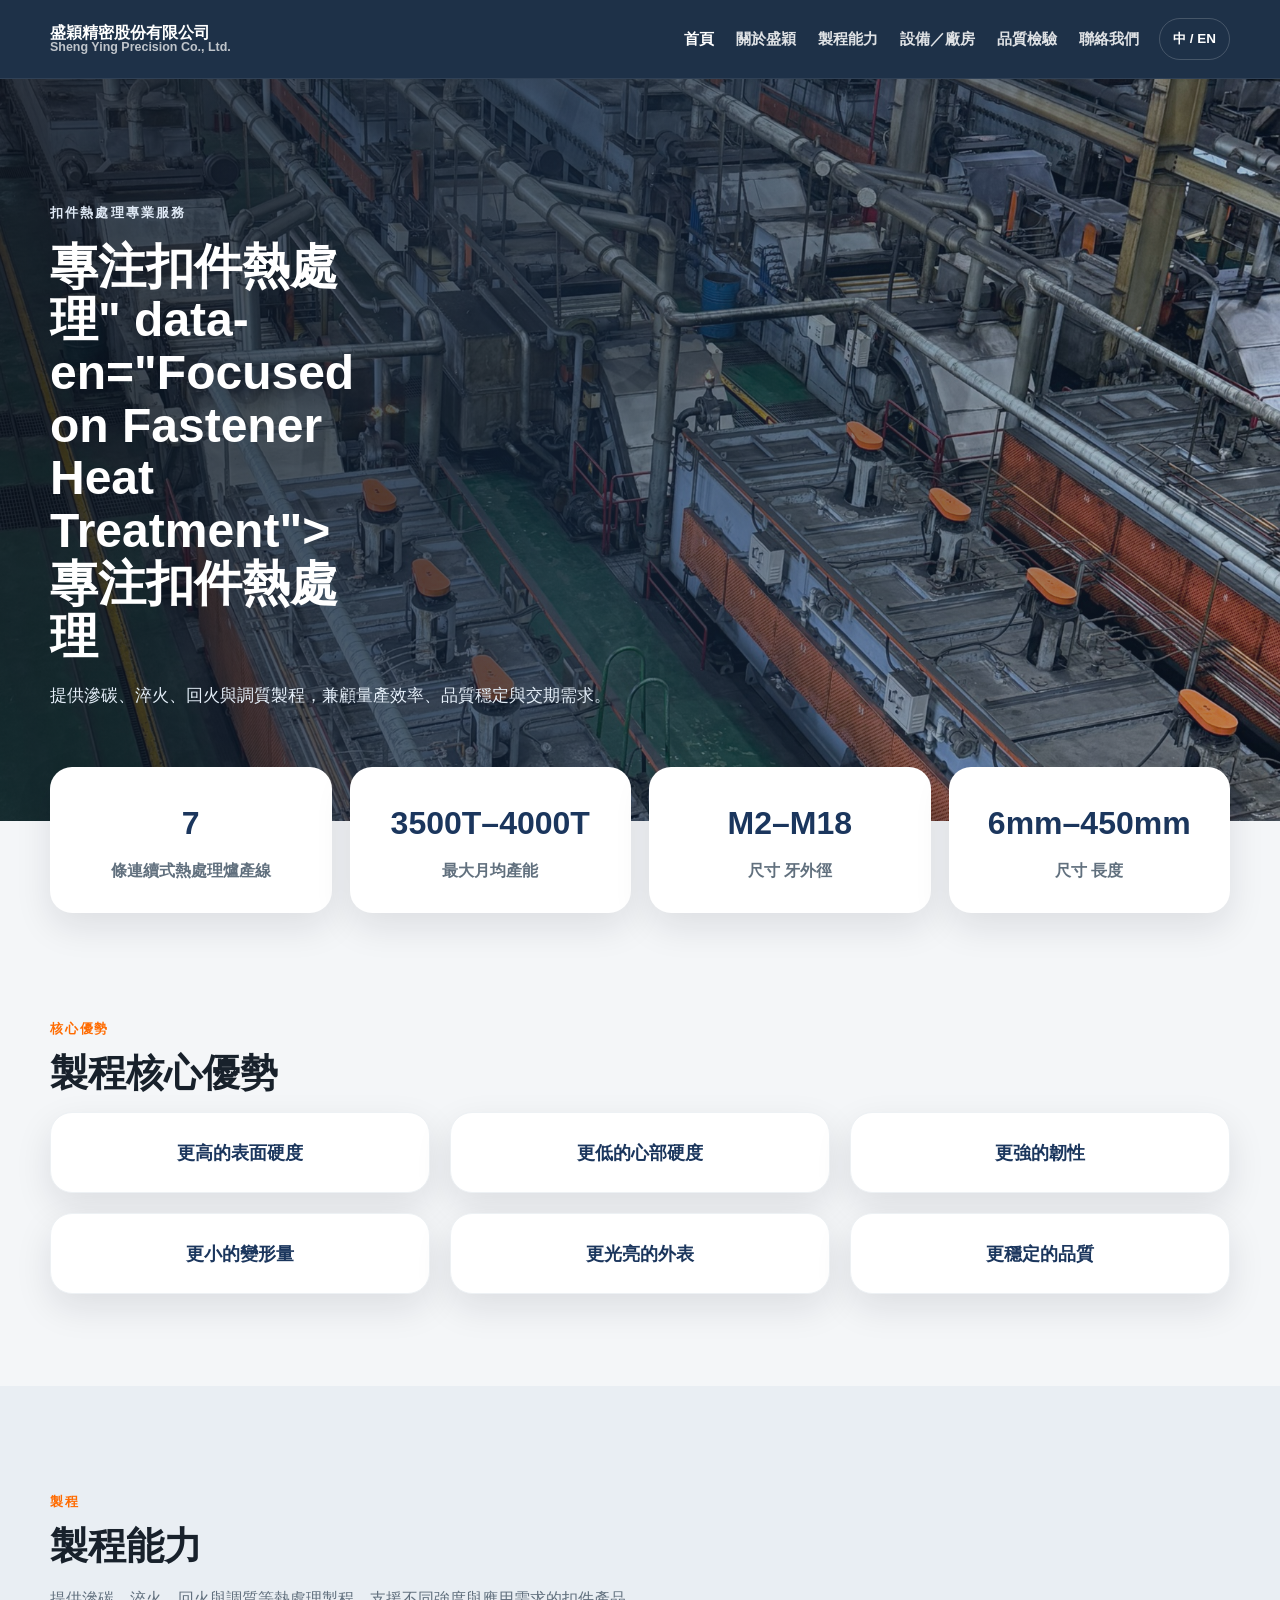
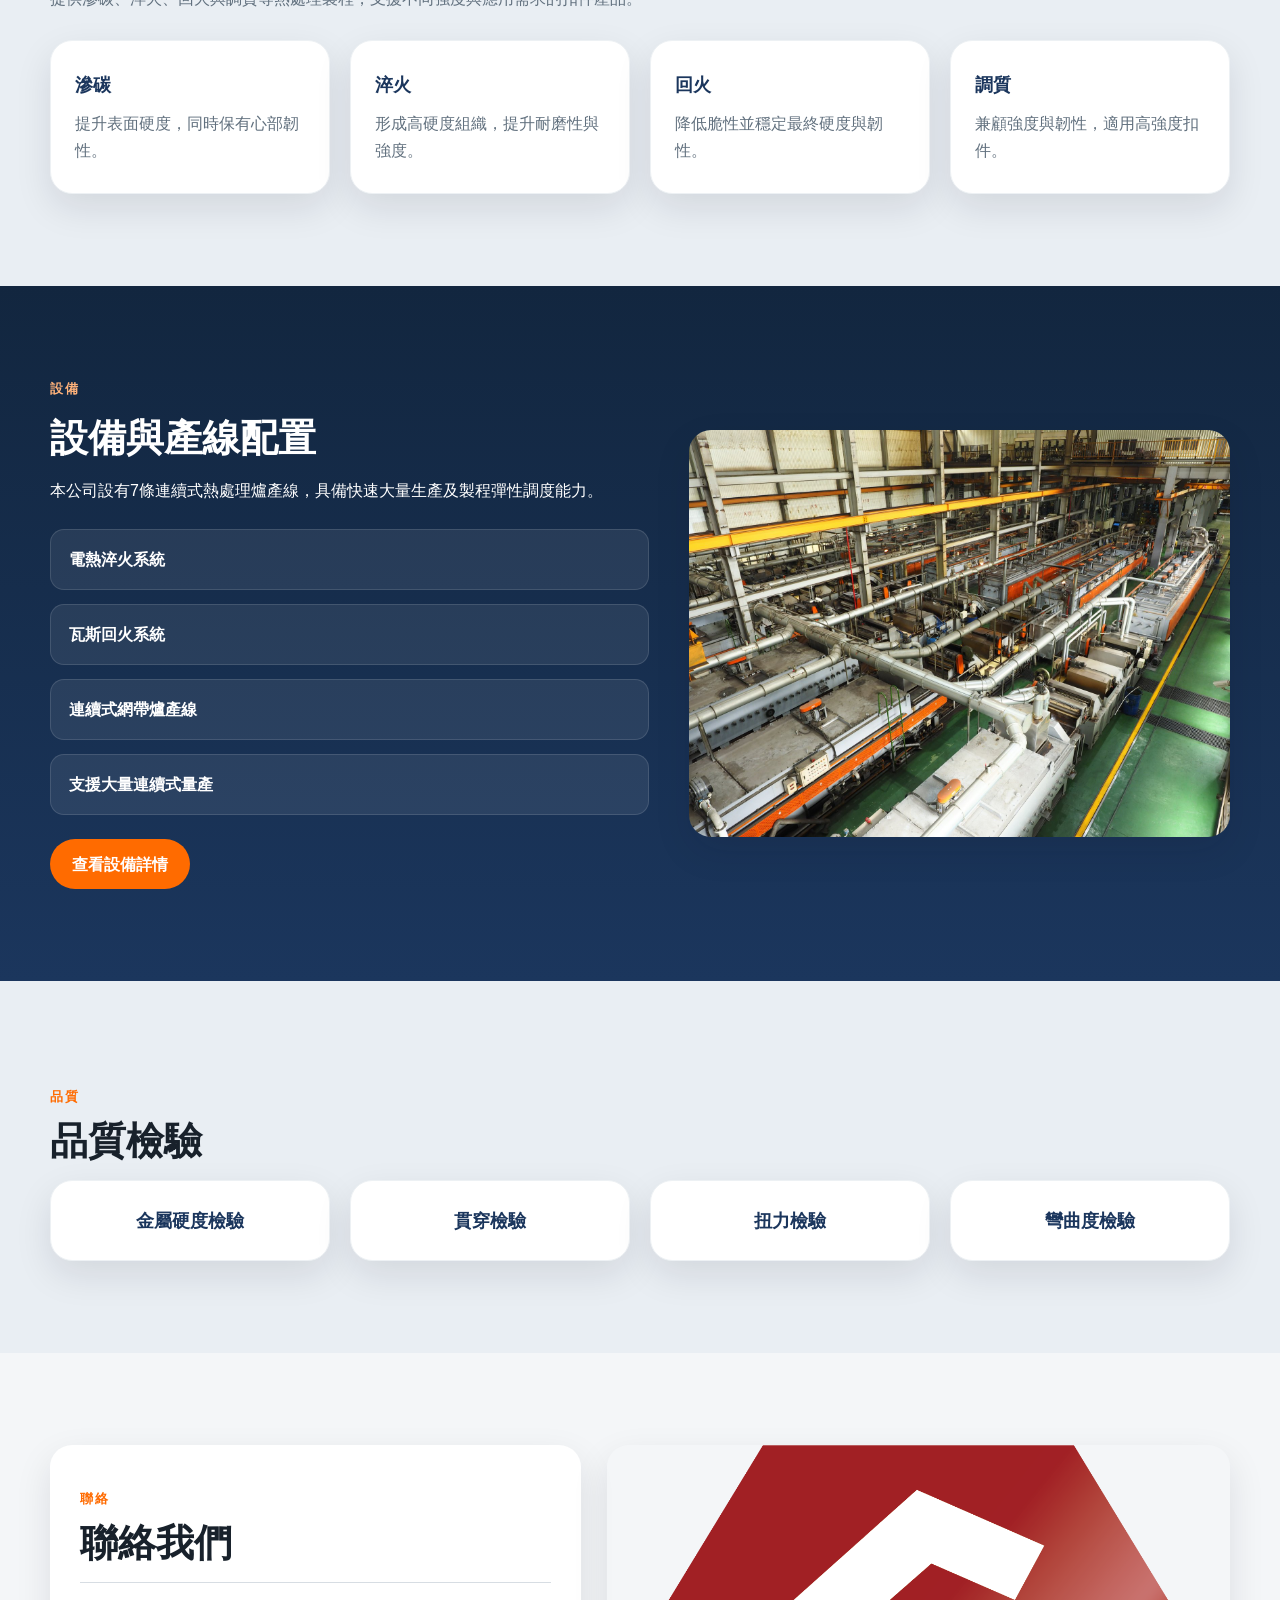
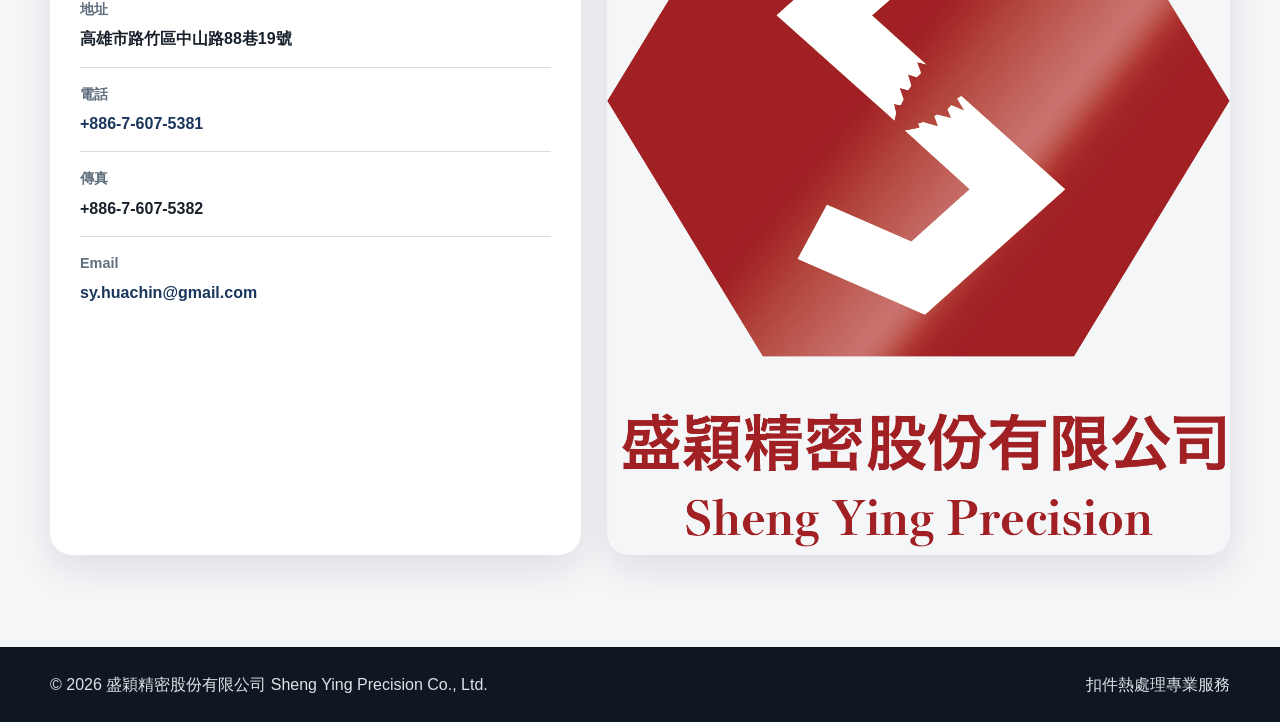
==== index.html @ 704b873c "Update index.html" ====
<!DOCTYPE html>
<html lang="zh-Hant">
<head>
  <meta charset="UTF-8" />
  <meta name="viewport" content="width=device-width, initial-scale=1.0" />
  <title>盛穎精密股份有限公司｜首頁</title>
  <meta name="description" content="扣件熱處理專業服務｜7條連續式產線｜月產能最高4000T" />
  <link rel="stylesheet" href="assets/css/style.css" />
</head>
<body>
  <div class="page-wrap">
    <header class="site-header">
      <div class="container nav-wrap">
        <a class="brand" href="index.html" aria-label="Sheng Ying Precision">
          <span class="brand-cn">盛穎精密股份有限公司</span>
          <span class="brand-en">Sheng Ying Precision Co., Ltd.</span>
        </a>

      <button class="menu-toggle" type="button" aria-label="Open menu" aria-expanded="false">☰</button>
      <nav class="site-nav">
        <a href="index.html" class="active" data-zh="首頁" data-en="Home">首頁</a>
        <a href="about.html" class="" data-zh="關於盛穎" data-en="About">關於盛穎</a>
        <a href="process.html" class="" data-zh="製程能力" data-en="Process">製程能力</a>
        <a href="facility.html" class="" data-zh="設備／廠房" data-en="Facility">設備／廠房</a>
        <a href="quality.html" class="" data-zh="品質檢驗" data-en="Quality">品質檢驗</a>
        <a href="contact.html" class="" data-zh="聯絡我們" data-en="Contact">聯絡我們</a>
      </nav>
      <span class="lang-tag" onclick="toggleLang()">中 / EN</span>

      </div>
    </header>
    <main>

<section class="hero">
  <img src="assets/images/S__1015791630.jpg" alt="盛穎精密熱處理產線" class="hero-image" />
  <div class="hero-overlay"></div>
  <div class="container hero-content">
    <p class="eyebrow" data-zh="扣件熱處理專業服務" data-en="Fastener Heat Treatment Specialist">扣件熱處理專業服務</p>
    <h1 data-zh="<span class="nowrap">專注扣件熱處理</span>" data-en="Focused on Fastener Heat Treatment"><span class="nowrap">專注扣件熱處理</span></h1>
    <p class="hero-subtitle"
       data-zh="提供滲碳、淬火、回火與調質製程，兼顧量產效率、品質穩定與交期需求。"
       data-en="Providing carburizing, quenching, tempering and quench-and-temper processes with stable quality, production efficiency and delivery support.">
       提供滲碳、淬火、回火與調質製程，兼顧量產效率、品質穩定與交期需求。
    </p>
  </div>
</section>

<section class="stat-band">
  <div class="container stat-grid">
    <article class="stat-card">
      <span class="stat-number">7</span>
      <span class="stat-label" data-zh="條連續式熱處理爐產線" data-en="Continuous Heat-Treatment Lines">條連續式熱處理爐產線</span>
    </article>
    <article class="stat-card">
      <span class="stat-number">3500T–4000T</span>
      <span class="stat-label" data-zh="最大月均產能" data-en="Monthly Capacity">最大月均產能</span>
    </article>
    <article class="stat-card">
      <span class="stat-number">M2–M18</span>
      <span class="stat-label" data-zh="尺寸 牙外徑" data-en="Thread Diameter">尺寸 牙外徑</span>
    </article>
    <article class="stat-card">
      <span class="stat-number">6mm–450mm</span>
      <span class="stat-label" data-zh="尺寸 長度" data-en="Length Range">尺寸 長度</span>
    </article>
  </div>
</section>

<section class="section">
  <div class="container">
    <p class="section-kicker" data-zh="核心優勢" data-en="Advantages">核心優勢</p>
    <h2 class="section-title" data-zh="製程核心優勢" data-en="Core Process Advantages">製程核心優勢</h2>
    <div class="cards cards-3">
      <article class="info-card compact"><h3 data-zh="更高的表面硬度" data-en="Higher Surface Hardness">更高的表面硬度</h3></article>
      <article class="info-card compact"><h3 data-zh="更低的心部硬度" data-en="Lower Core Hardness">更低的心部硬度</h3></article>
      <article class="info-card compact"><h3 data-zh="更強的韌性" data-en="Better Toughness">更強的韌性</h3></article>
      <article class="info-card compact"><h3 data-zh="更小的變形量" data-en="Lower Distortion">更小的變形量</h3></article>
      <article class="info-card compact"><h3 data-zh="更光亮的外表" data-en="Brighter Surface Finish">更光亮的外表</h3></article>
      <article class="info-card compact"><h3 data-zh="更穩定的品質" data-en="More Stable Quality">更穩定的品質</h3></article>
    </div>
  </div>
</section>

<section class="section section-alt">
  <div class="container">
    <p class="section-kicker" data-zh="製程" data-en="Process">製程</p>
    <h2 class="section-title" data-zh="製程能力" data-en="Process Capability">製程能力</h2>
    <p class="section-lead" data-zh="提供滲碳、淬火、回火與調質等熱處理製程，支援不同強度與應用需求的扣件產品。" data-en="We provide carburizing, quenching, tempering and quench-and-temper processes for fasteners with different strength and application requirements.">提供滲碳、淬火、回火與調質等熱處理製程，支援不同強度與應用需求的扣件產品。</p>
    <div class="cards cards-4" style="margin-top:28px;">
      <article class="info-card"><h3 data-zh="滲碳" data-en="Carburizing">滲碳</h3><p data-zh="提升表面硬度，同時保有心部韌性。" data-en="Improves surface hardness while retaining core toughness.">提升表面硬度，同時保有心部韌性。</p></article>
      <article class="info-card"><h3 data-zh="淬火" data-en="Quenching">淬火</h3><p data-zh="形成高硬度組織，提升耐磨性與強度。" data-en="Forms a high-hardness structure for better wear resistance and strength.">形成高硬度組織，提升耐磨性與強度。</p></article>
      <article class="info-card"><h3 data-zh="回火" data-en="Tempering">回火</h3><p data-zh="降低脆性並穩定最終硬度與韌性。" data-en="Reduces brittleness and stabilizes final hardness and toughness.">降低脆性並穩定最終硬度與韌性。</p></article>
      <article class="info-card"><h3 data-zh="調質" data-en="Quench & Temper">調質</h3><p data-zh="兼顧強度與韌性，適用高強度扣件。" data-en="Balances strength and toughness for high-strength fasteners.">兼顧強度與韌性，適用高強度扣件。</p></article>
    </div>
  </div>
</section>

<section class="section section-deep">
  <div class="container grid-2">
    <div class="text-block">
      <p class="section-kicker" data-zh="設備" data-en="Facility">設備</p>
      <h2 class="section-title" data-zh="設備與產線配置" data-en="Equipment and Production Layout">設備與產線配置</h2>
      <p data-zh="本公司設有7條連續式熱處理爐產線，具備快速大量生產及製程彈性調度能力。" data-en="We operate 7 continuous heat-treatment furnace lines with mass-production capability and flexible scheduling.">本公司設有7條連續式熱處理爐產線，具備快速大量生產及製程彈性調度能力。</p>
      <ul class="feature-list" style="margin-top:24px;">
        <li data-zh="電熱淬火系統" data-en="Electric Quenching System">電熱淬火系統</li>
        <li data-zh="瓦斯回火系統" data-en="Gas Tempering System">瓦斯回火系統</li>
        <li data-zh="連續式網帶爐產線" data-en="Continuous Mesh-Belt Furnace Line">連續式網帶爐產線</li>
        <li data-zh="支援大量連續式量產" data-en="Supports Continuous Mass Production">支援大量連續式量產</li>
      </ul>
      <div class="hero-actions" style="margin-top:24px;">
        <a href="facility.html" class="btn btn-primary" data-zh="查看設備詳情" data-en="View Facility Details">查看設備詳情</a>
      </div>
    </div>
    <div class="image-card">
      <img src="assets/images/furnace_top_1.jpg" alt="盛穎精密熱處理產線俯視圖" />
    </div>
  </div>
</section>

<section class="section section-alt">
  <div class="container">
    <p class="section-kicker" data-zh="品質" data-en="Quality">品質</p>
    <h2 class="section-title" data-zh="品質檢驗" data-en="Quality Inspection">品質檢驗</h2>
    <div class="cards cards-4">
      <article class="info-card compact"><h3 data-zh="金屬硬度檢驗" data-en="Hardness Inspection">金屬硬度檢驗</h3></article>
      <article class="info-card compact"><h3 data-zh="貫穿檢驗" data-en="Drive Test">貫穿檢驗</h3></article>
      <article class="info-card compact"><h3 data-zh="扭力檢驗" data-en="Torque Test">扭力檢驗</h3></article>
      <article class="info-card compact"><h3 data-zh="彎曲度檢驗" data-en="Bending Inspection">彎曲度檢驗</h3></article>
    </div>
  </div>
</section>

<section class="section">
  <div class="container contact-grid">
    <div class="contact-card">
      <p class="section-kicker" data-zh="聯絡" data-en="Contact">聯絡</p>
      <h2 class="section-title" data-zh="聯絡我們" data-en="Contact Us">聯絡我們</h2>
      <div class="contact-item">
        <span class="contact-label" data-zh="地址" data-en="Address">地址</span>
        <span class="contact-value">高雄市路竹區中山路88巷19號</span>
      </div>
      <div class="contact-item">
        <span class="contact-label" data-zh="電話" data-en="Phone">電話</span>
        <span class="contact-value"><a href="tel:+88676075381">+886-7-607-5381</a></span>
      </div>
      <div class="contact-item">
        <span class="contact-label" data-zh="傳真" data-en="Fax">傳真</span>
        <span class="contact-value">+886-7-607-5382</span>
      </div>
      <div class="contact-item">
        <span class="contact-label">Email</span>
        <span class="contact-value"><a href="mailto:sy.huachin@gmail.com">sy.huachin@gmail.com</a></span>
      </div>
    </div>
    <div class="contact-visual">
      <img src="assets/images/盛穎精密LOGO.png" alt="盛穎精密 LOGO" />
    </div>
  </div>
</section>

    </main>
    <footer class="site-footer">
      <div class="container footer-wrap">
        <p>© <span id="year"></span> 盛穎精密股份有限公司 Sheng Ying Precision Co., Ltd.</p>
        <p data-zh="扣件熱處理專業服務" data-en="Fastener Heat Treatment Specialist">扣件熱處理專業服務</p>
      </div>
    </footer>
  </div>
  <script src="assets/site.js"></script>
</body>
</html>
---- assets/css/style.css ----
:root{
  --bg:#f4f6f8;
  --surface:#ffffff;
  --surface-2:#e9eef3;
  --ink:#18212b;
  --muted:#61707e;
  --primary:#1b365d;
  --primary-dark:#12263f;
  --accent:#ff6b00;
  --line:#d7dde3;
  --shadow:0 14px 36px rgba(17,24,39,.10);
  --radius:22px;
  --radius-sm:14px;
  --container:min(1180px, calc(100% - 32px));
}

*{box-sizing:border-box}
html{scroll-behavior:smooth}
body{
  margin:0;
  font-family:"Segoe UI","Noto Sans TC","PingFang TC","Microsoft JhengHei",Arial,sans-serif;
  color:var(--ink);
  background:var(--bg);
  line-height:1.7;
}
img{max-width:100%;display:block}
a{text-decoration:none;color:inherit}
.container{width:var(--container);margin:0 auto}
.page-wrap{min-height:100vh;display:flex;flex-direction:column}
main{flex:1}

.site-header{
  position:sticky;top:0;z-index:1000;
  background:rgba(18,38,63,.95);
  color:#fff;
  border-bottom:1px solid rgba(255,255,255,.08);
  backdrop-filter:blur(10px);
}
.nav-wrap{
  min-height:78px;
  display:flex;align-items:center;gap:20px;
}
.brand{
  display:flex;flex-direction:column;line-height:1.12;
  margin-right:auto;
}
.brand-cn{font-size:1.02rem;font-weight:800}
.brand-en{font-size:.78rem;color:rgba(255,255,255,.72);font-weight:600}
.site-nav{display:flex;align-items:center;gap:22px}
.site-nav a{
  color:rgba(255,255,255,.86);
  font-size:.95rem;font-weight:700;
}
.site-nav a:hover,.site-nav a.active{color:#fff}
.lang-tag{
  border:1px solid rgba(255,255,255,.18);
  color:#fff;border-radius:999px;
  padding:9px 13px;font-size:.84rem;font-weight:800;
  cursor:pointer;
  user-select:none;
}
.menu-toggle{
  display:none;
  border:1px solid rgba(255,255,255,.18);
  background:transparent;color:#fff;
  border-radius:999px;padding:10px 14px;cursor:pointer;
}

.hero{
  position:relative;overflow:hidden;
  min-height:82vh;display:flex;align-items:center;
  background:var(--primary-dark);
}
.hero-image{
  position:absolute;inset:0;
  width:100%;height:100%;object-fit:cover;
}
.hero-overlay{
  position:absolute;inset:0;
  background:
    linear-gradient(90deg, rgba(10,18,30,.82) 0%, rgba(20,38,62,.68) 42%, rgba(27,54,93,.26) 100%);
}
.hero-content{
  position:relative;z-index:1;
  color:#fff;padding:110px 0 94px;
}
.eyebrow{
  display:inline-block;
  letter-spacing:.16em;
  text-transform:uppercase;
  font-size:.84rem;font-weight:900;
  color:#dfe9f5;margin-bottom:16px;
}
.hero h1{
  margin:0;
  font-size:clamp(2rem,4vw,3rem);
  line-height:1.1;
  max-width:12ch;
}
.hero-subtitle{
  max-width:660px;
  margin-top:18px;
  color:#e4eef8;
  font-size:1.06rem;
}
.hero-actions{
  display:flex;gap:14px;flex-wrap:wrap;
  margin-top:30px;
}
.btn{
  display:inline-flex;align-items:center;justify-content:center;
  min-height:50px;padding:0 22px;
  border-radius:999px;font-weight:800;
  transition:.18s ease;
}
.btn-primary{background:var(--accent);color:#fff}
.btn-primary:hover{background:#e56000}
.btn-secondary{
  color:#fff;border:1px solid rgba(255,255,255,.28);
  background:rgba(255,255,255,.08)
}
.btn-secondary:hover{background:rgba(255,255,255,.14)}

.stat-band{margin-top:-54px;position:relative;z-index:3}
.stat-grid{
  display:grid;grid-template-columns:repeat(4,1fr);gap:18px;
}
.stat-card{
  background:var(--surface);
  border-radius:var(--radius);
  box-shadow:var(--shadow);
  border:1px solid rgba(255,255,255,.82);
  padding:28px 24px;text-align:center;
}
.stat-number{
  display:block;
  font-size:2rem;font-weight:900;color:var(--primary);
}
.stat-label{
  display:block;margin-top:6px;
  color:var(--muted);font-weight:700;
}

.section{padding:92px 0}
.section-alt{background:var(--surface-2)}
.section-deep{
  background:linear-gradient(180deg, var(--primary-dark), var(--primary));
  color:#fff;
}
.section-kicker{
  color:var(--accent);
  letter-spacing:.14em;text-transform:uppercase;
  font-size:.8rem;font-weight:900;
  margin-bottom:10px;
}
.section-deep .section-kicker{color:#ffb27a}
.section-title{
  margin:0 0 16px;
  font-size:clamp(1.9rem,3vw,2.4rem);
  line-height:1.2;
}
.section-lead{
  margin:0;
  color:var(--muted);
  max-width:820px;
}
.section-deep .section-lead{color:rgba(255,255,255,.82)}

.grid-2{
  display:grid;grid-template-columns:1.05fr .95fr;
  gap:40px;align-items:center;
}
.grid-2.reverse{grid-template-columns:.95fr 1.05fr}
.text-block p{margin:0 0 16px}
.text-block p:last-child{margin-bottom:0}
.image-card img{
  width:100%;height:100%;
  min-height:360px;object-fit:cover;
  border-radius:var(--radius);box-shadow:var(--shadow);
}

.cards{
  display:grid;gap:20px;
}
.cards-3{grid-template-columns:repeat(3,1fr)}
.cards-4{grid-template-columns:repeat(4,1fr)}
.info-card{
  background:var(--surface);
  border:1px solid #edf1f4;
  border-radius:var(--radius);
  box-shadow:var(--shadow);
  padding:28px 24px;
}
.info-card h3{
  margin:0 0 10px;
  color:var(--primary);
  font-size:1.15rem;
}
.info-card p{margin:0;color:var(--muted)}
.info-card strong{
  display:block;
  font-size:1.12rem;color:var(--primary);
}
.info-card.compact{text-align:center;padding:24px 18px}
.info-card.compact h3{margin-bottom:0}
.section-deep .info-card{
  background:rgba(255,255,255,.08);
  border-color:rgba(255,255,255,.12);
  color:#fff;
  box-shadow:none;
}
.section-deep .info-card h3,
.section-deep .info-card strong{color:#fff}
.section-deep .info-card p{color:rgba(255,255,255,.8)}

.process-grid{display:grid;grid-template-columns:repeat(2,1fr);gap:22px}
.process-card{
  background:var(--surface);
  border-radius:var(--radius);
  box-shadow:var(--shadow);
  overflow:hidden;
  border:1px solid #edf1f4;
}
.process-card img{
  width:100%;height:230px;object-fit:cover;
}
.process-body{padding:24px}
.process-body h3{
  margin:0 0 12px;
  color:var(--primary);font-size:1.18rem;
}
.process-body p{margin:0;color:var(--muted)}

.specs{
  display:grid;grid-template-columns:repeat(3,1fr);
  gap:18px;margin-top:28px;
}
.spec-item{
  background:var(--surface);
  border-radius:var(--radius-sm);
  padding:18px 18px;
  border:1px solid #edf1f4;
  box-shadow:var(--shadow);
}
.spec-item .label{
  display:block;color:var(--muted);
  font-size:.88rem;font-weight:800;
}
.spec-item .value{
  display:block;margin-top:6px;
  color:var(--primary);font-size:1.08rem;font-weight:900;
}

.feature-list{
  list-style:none;padding:0;margin:0;
  display:grid;gap:14px;
}
.feature-list li{
  background:var(--surface);
  border-radius:var(--radius-sm);
  box-shadow:var(--shadow);
  border:1px solid #edf1f4;
  padding:16px 18px;
  font-weight:700;
}
.section-deep .feature-list li{
  background:rgba(255,255,255,.08);
  color:#fff;border-color:rgba(255,255,255,.12);
  box-shadow:none;
}

.gallery-grid{
  display:grid;grid-template-columns:repeat(2,1fr);gap:18px;
}
.gallery-grid img{
  width:100%;height:260px;object-fit:cover;
  border-radius:var(--radius);box-shadow:var(--shadow);
}
.gallery-grid .wide{grid-column:span 2}

.contact-grid{
  display:grid;grid-template-columns:.92fr 1.08fr;gap:26px;
}
.contact-card{
  background:var(--surface);
  border-radius:var(--radius);
  box-shadow:var(--shadow);
  padding:30px;
}
.contact-item{
  padding:14px 0;border-top:1px solid var(--line);
}
.contact-item:first-child{padding-top:0;border-top:0}
.contact-label{
  display:block;color:var(--muted);
  font-size:.9rem;font-weight:800;
}
.contact-value{
  display:block;margin-top:4px;
  font-weight:700;
}
.contact-value a{color:var(--primary)}
.contact-visual img{
  width:100%;height:100%;min-height:360px;
  object-fit:cover;border-radius:var(--radius);
  box-shadow:var(--shadow);
}

.page-banner{
  background:linear-gradient(135deg, var(--primary-dark), var(--primary));
  color:#fff;padding:74px 0 54px;
}
.page-banner .section-kicker{color:#ffb27a}
.page-banner .section-title{margin-bottom:10px}
.page-banner .section-lead{color:rgba(255,255,255,.82)}

.site-footer{
  background:#0f1720;color:#dce3ea;
  padding:24px 0;margin-top:auto;
}
.footer-wrap{
  display:flex;justify-content:space-between;gap:20px;
  align-items:center;flex-wrap:wrap;
}
.footer-wrap p{margin:0}
.note{
  color:var(--muted);
  font-size:.94rem;
}

@media (max-width: 980px){
  .menu-toggle{display:inline-flex}
  .site-nav{
    position:absolute;left:16px;right:16px;top:76px;
    display:none;flex-direction:column;align-items:flex-start;gap:12px;
    background:#fff;color:var(--ink);
    border-radius:18px;padding:16px;border:1px solid var(--line);
    box-shadow:var(--shadow);
  }
  .site-nav a{color:var(--ink)}
  .site-nav.open{display:flex}
  .grid-2,.cards-3,.cards-4,.process-grid,.contact-grid,.specs,.stat-grid,.gallery-grid{
    grid-template-columns:1fr;
  }
  .gallery-grid .wide{grid-column:auto}
}
@media (max-width: 640px){
  .hero{min-height:72vh}
  .hero-content{padding:98px 0 76px}
  .hero h1{max-width:none}
  .btn{width:100%}
  .section{padding:74px 0}
  .image-card img,.contact-visual img{min-height:280px}
}
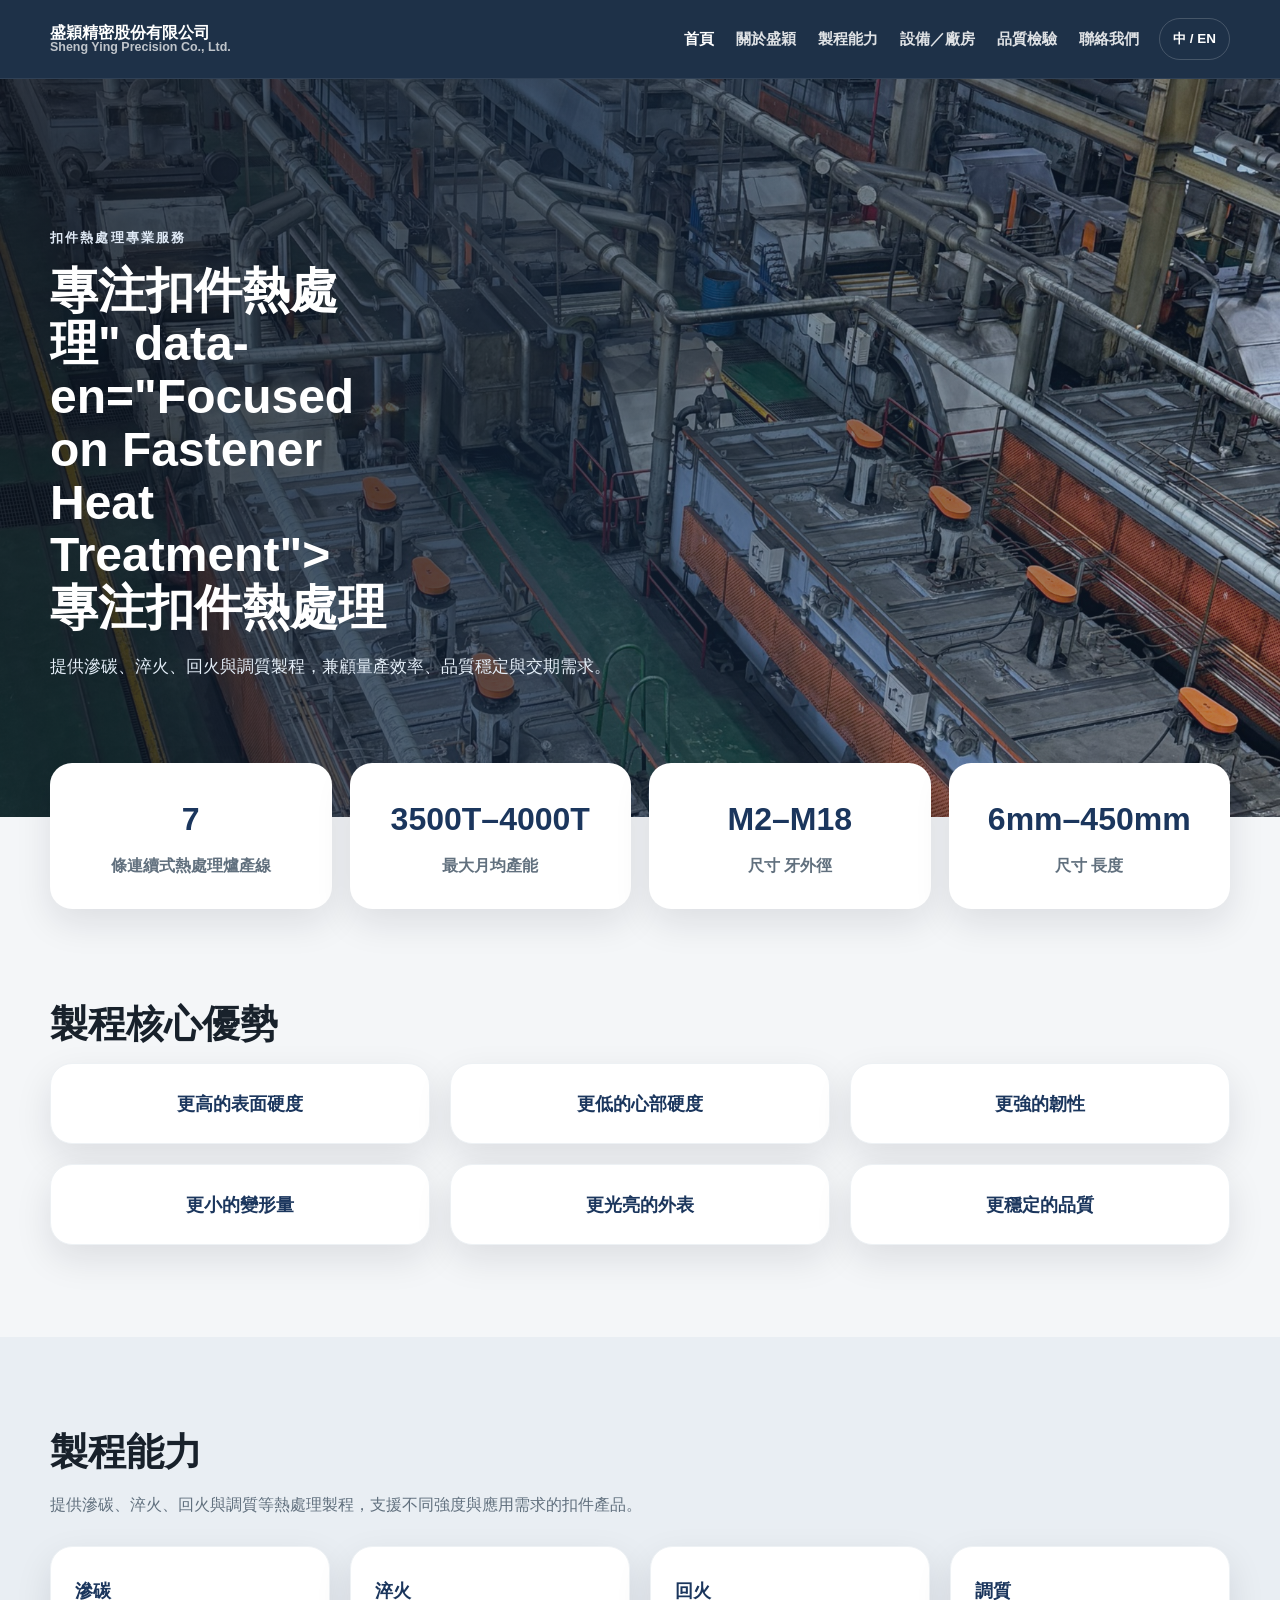
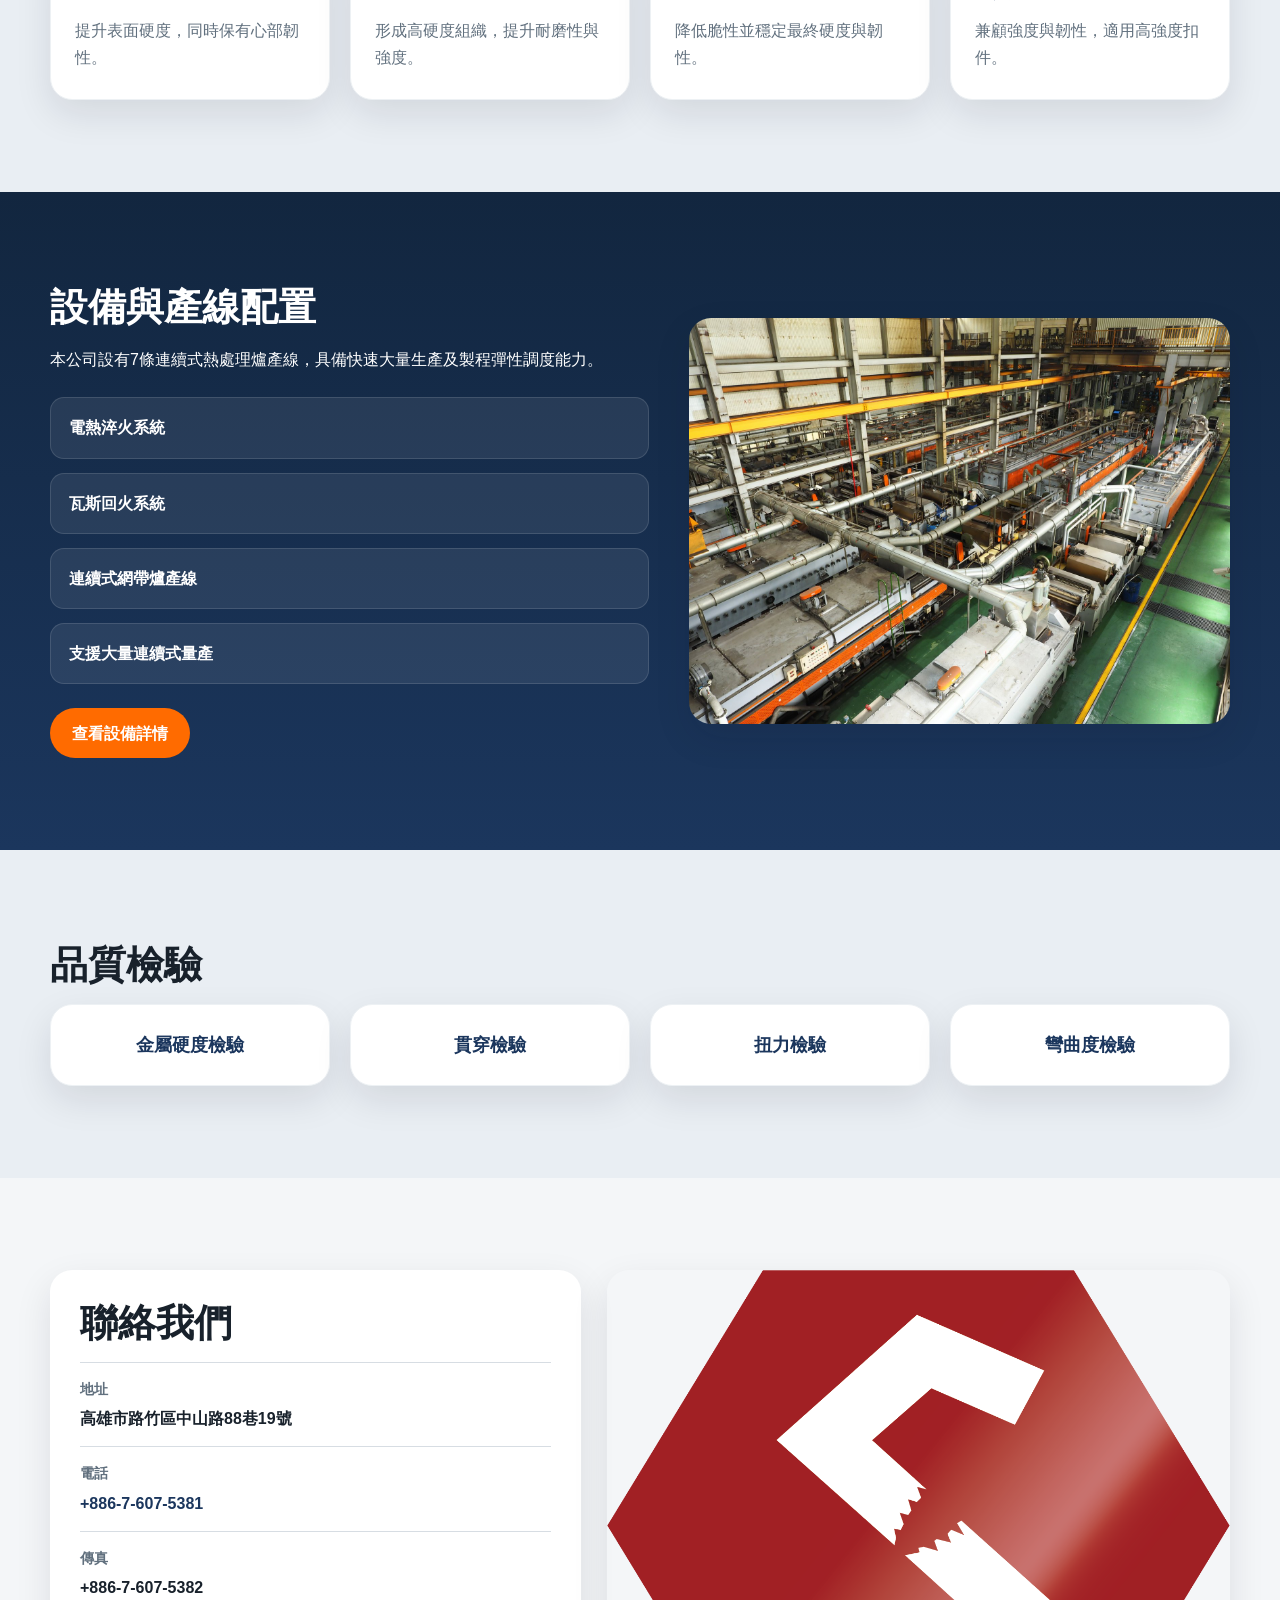
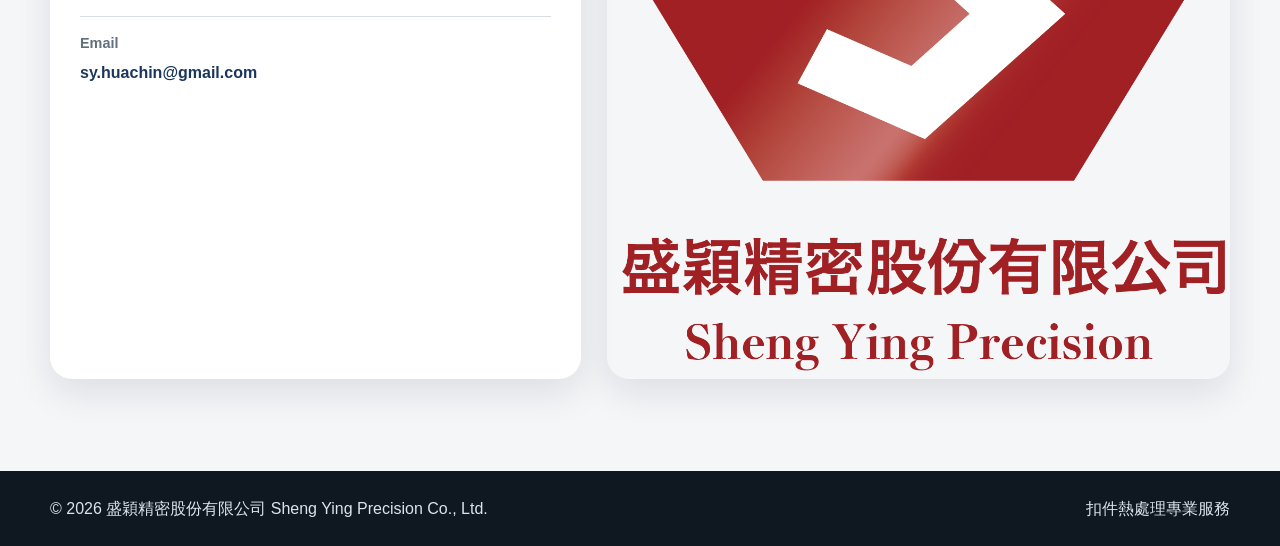
==== commit 00669e63: "Update index.html" ====
--- a/index.html
+++ b/index.html
@@ -68,7 +68,6 @@
 
 <section class="section">
   <div class="container">
-    <p class="section-kicker" data-zh="核心優勢" data-en="Advantages">核心優勢</p>
     <h2 class="section-title" data-zh="製程核心優勢" data-en="Core Process Advantages">製程核心優勢</h2>
     <div class="cards cards-3">
       <article class="info-card compact"><h3 data-zh="更高的表面硬度" data-en="Higher Surface Hardness">更高的表面硬度</h3></article>
@@ -83,7 +82,6 @@
 
 <section class="section section-alt">
   <div class="container">
-    <p class="section-kicker" data-zh="製程" data-en="Process">製程</p>
     <h2 class="section-title" data-zh="製程能力" data-en="Process Capability">製程能力</h2>
     <p class="section-lead" data-zh="提供滲碳、淬火、回火與調質等熱處理製程，支援不同強度與應用需求的扣件產品。" data-en="We provide carburizing, quenching, tempering and quench-and-temper processes for fasteners with different strength and application requirements.">提供滲碳、淬火、回火與調質等熱處理製程，支援不同強度與應用需求的扣件產品。</p>
     <div class="cards cards-4" style="margin-top:28px;">
@@ -98,7 +96,6 @@
 <section class="section section-deep">
   <div class="container grid-2">
     <div class="text-block">
-      <p class="section-kicker" data-zh="設備" data-en="Facility">設備</p>
       <h2 class="section-title" data-zh="設備與產線配置" data-en="Equipment and Production Layout">設備與產線配置</h2>
       <p data-zh="本公司設有7條連續式熱處理爐產線，具備快速大量生產及製程彈性調度能力。" data-en="We operate 7 continuous heat-treatment furnace lines with mass-production capability and flexible scheduling.">本公司設有7條連續式熱處理爐產線，具備快速大量生產及製程彈性調度能力。</p>
       <ul class="feature-list" style="margin-top:24px;">
@@ -119,7 +116,6 @@
 
 <section class="section section-alt">
   <div class="container">
-    <p class="section-kicker" data-zh="品質" data-en="Quality">品質</p>
     <h2 class="section-title" data-zh="品質檢驗" data-en="Quality Inspection">品質檢驗</h2>
     <div class="cards cards-4">
       <article class="info-card compact"><h3 data-zh="金屬硬度檢驗" data-en="Hardness Inspection">金屬硬度檢驗</h3></article>
@@ -133,7 +129,6 @@
 <section class="section">
   <div class="container contact-grid">
     <div class="contact-card">
-      <p class="section-kicker" data-zh="聯絡" data-en="Contact">聯絡</p>
       <h2 class="section-title" data-zh="聯絡我們" data-en="Contact Us">聯絡我們</h2>
       <div class="contact-item">
         <span class="contact-label" data-zh="地址" data-en="Address">地址</span>
--- a/assets/css/style.css
+++ b/assets/css/style.css
@@ -96,6 +96,9 @@
   font-size:clamp(2rem,4vw,3rem);
   line-height:1.1;
   max-width:12ch;
+}
+.nowrap{
+  white-space: nowrap;
 }
 .hero-subtitle{
   max-width:660px;
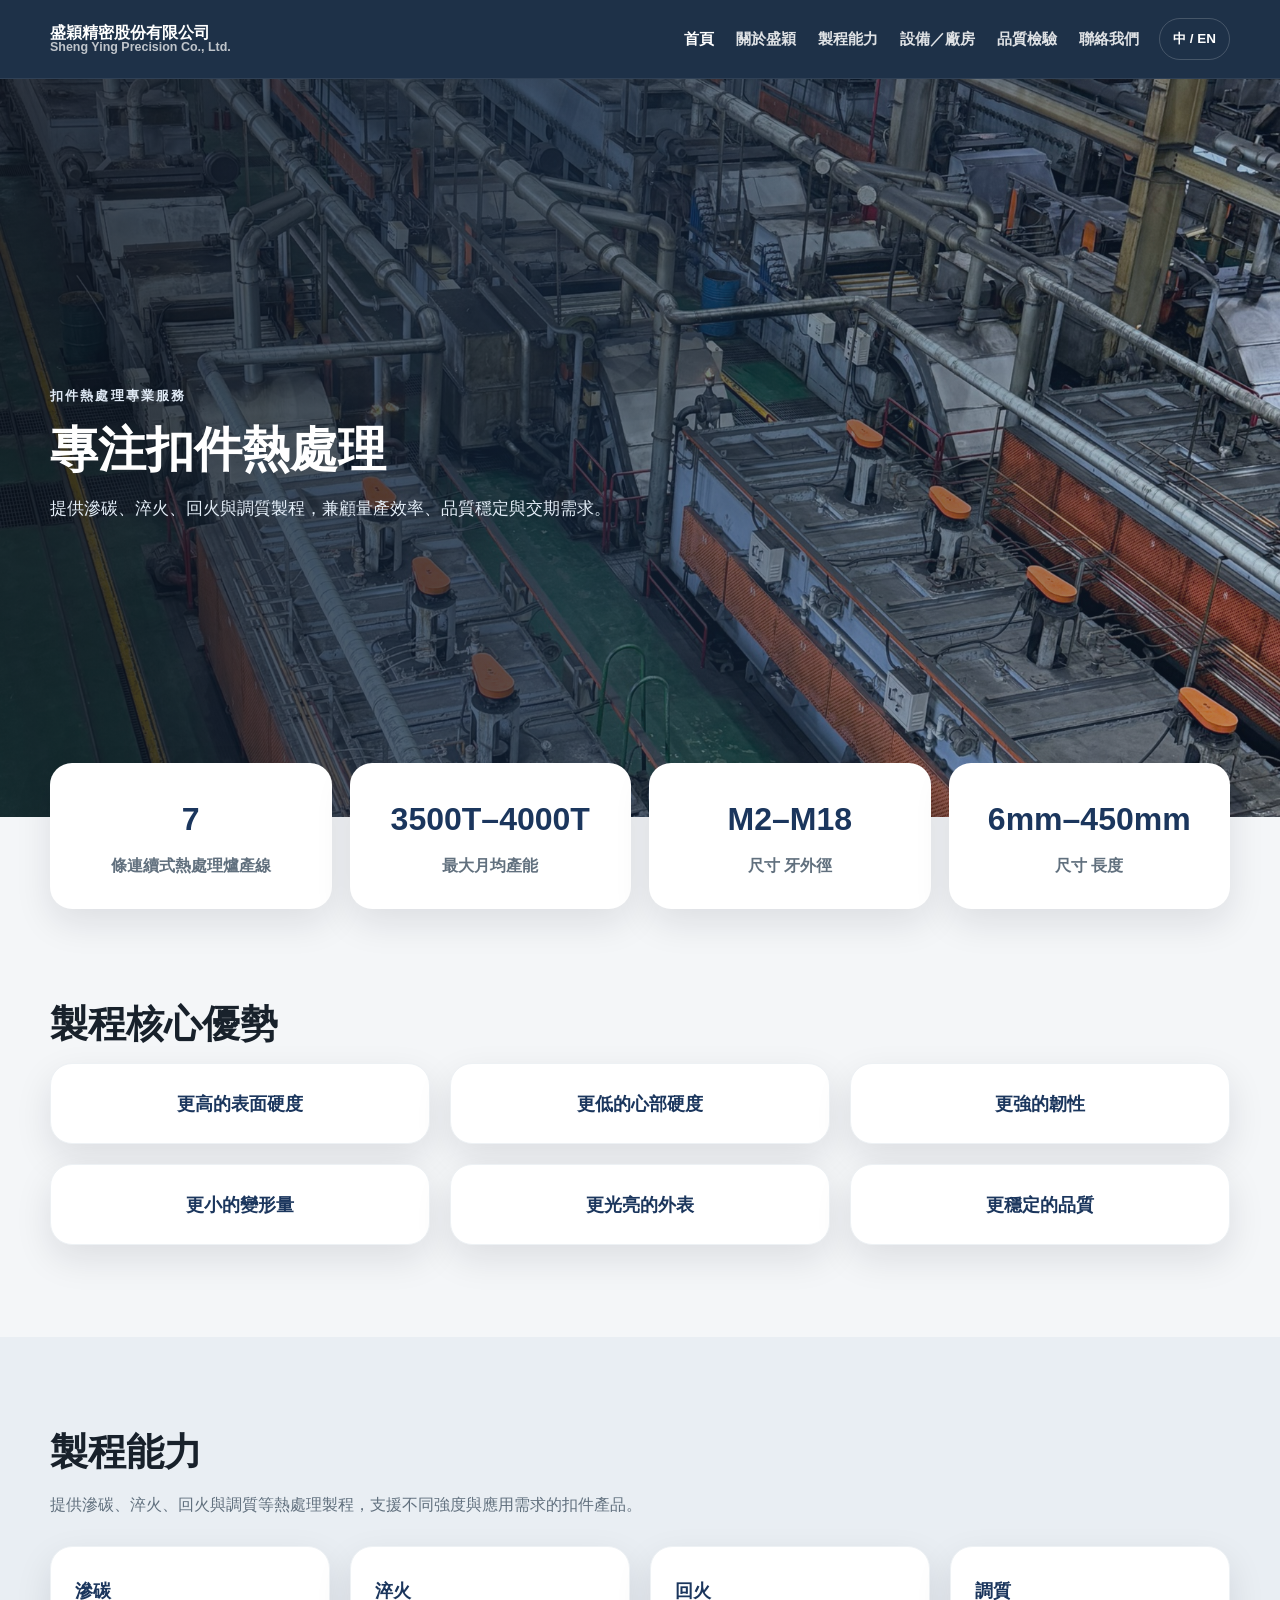
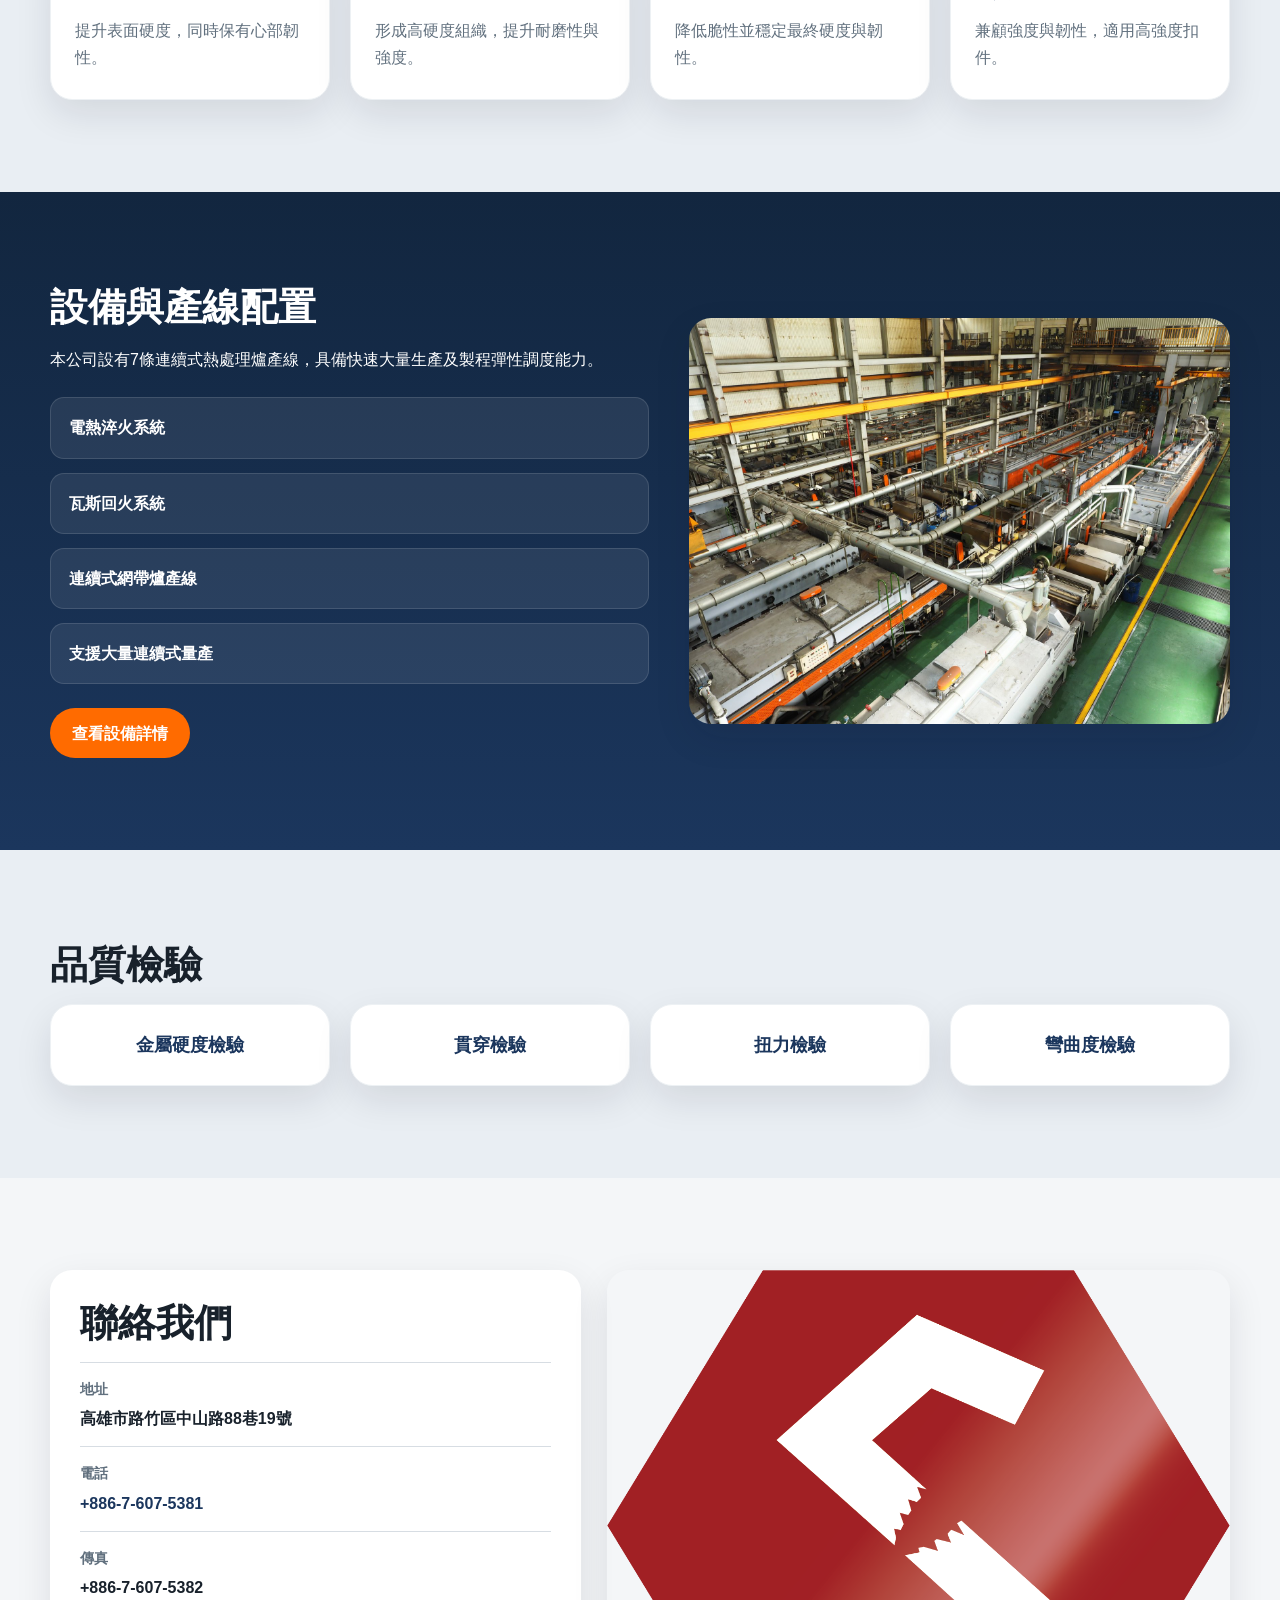
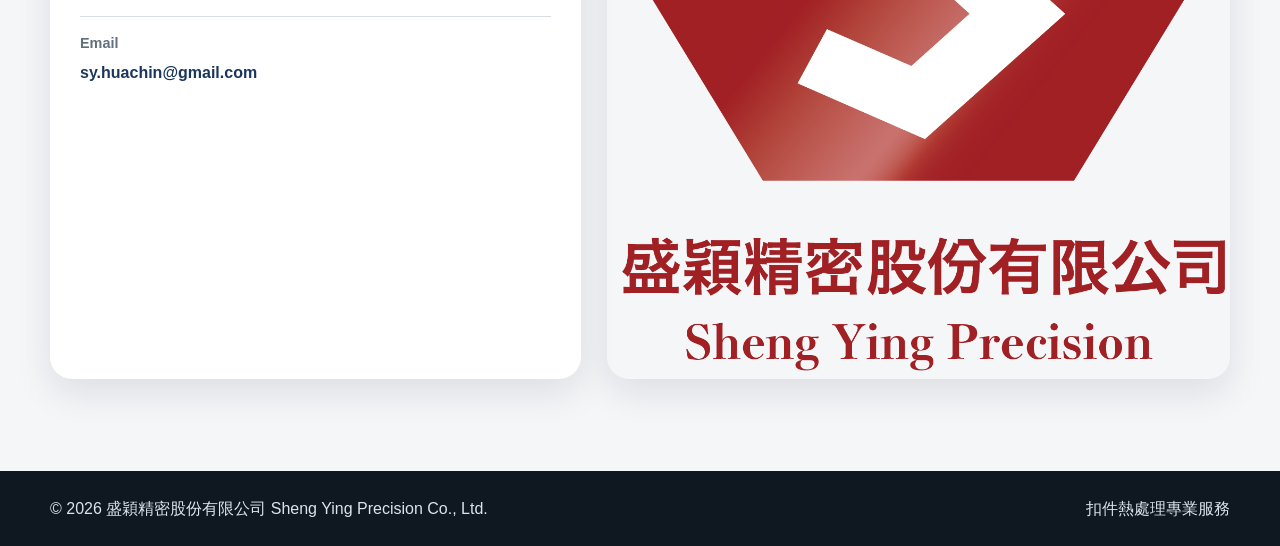
==== commit 41502d04: "Update index.html" ====
--- a/index.html
+++ b/index.html
@@ -36,7 +36,9 @@
   <div class="hero-overlay"></div>
   <div class="container hero-content">
     <p class="eyebrow" data-zh="扣件熱處理專業服務" data-en="Fastener Heat Treatment Specialist">扣件熱處理專業服務</p>
-    <h1 data-zh="<span class="nowrap">專注扣件熱處理</span>" data-en="Focused on Fastener Heat Treatment"><span class="nowrap">專注扣件熱處理</span></h1>
+    <h1 data-zh="專注扣件熱處理"
+  data-en="Focused on Fastener Heat Treatment">
+  <span class="nowrap">專注扣件熱處理</span></h1>
     <p class="hero-subtitle"
        data-zh="提供滲碳、淬火、回火與調質製程，兼顧量產效率、品質穩定與交期需求。"
        data-en="Providing carburizing, quenching, tempering and quench-and-temper processes with stable quality, production efficiency and delivery support.">
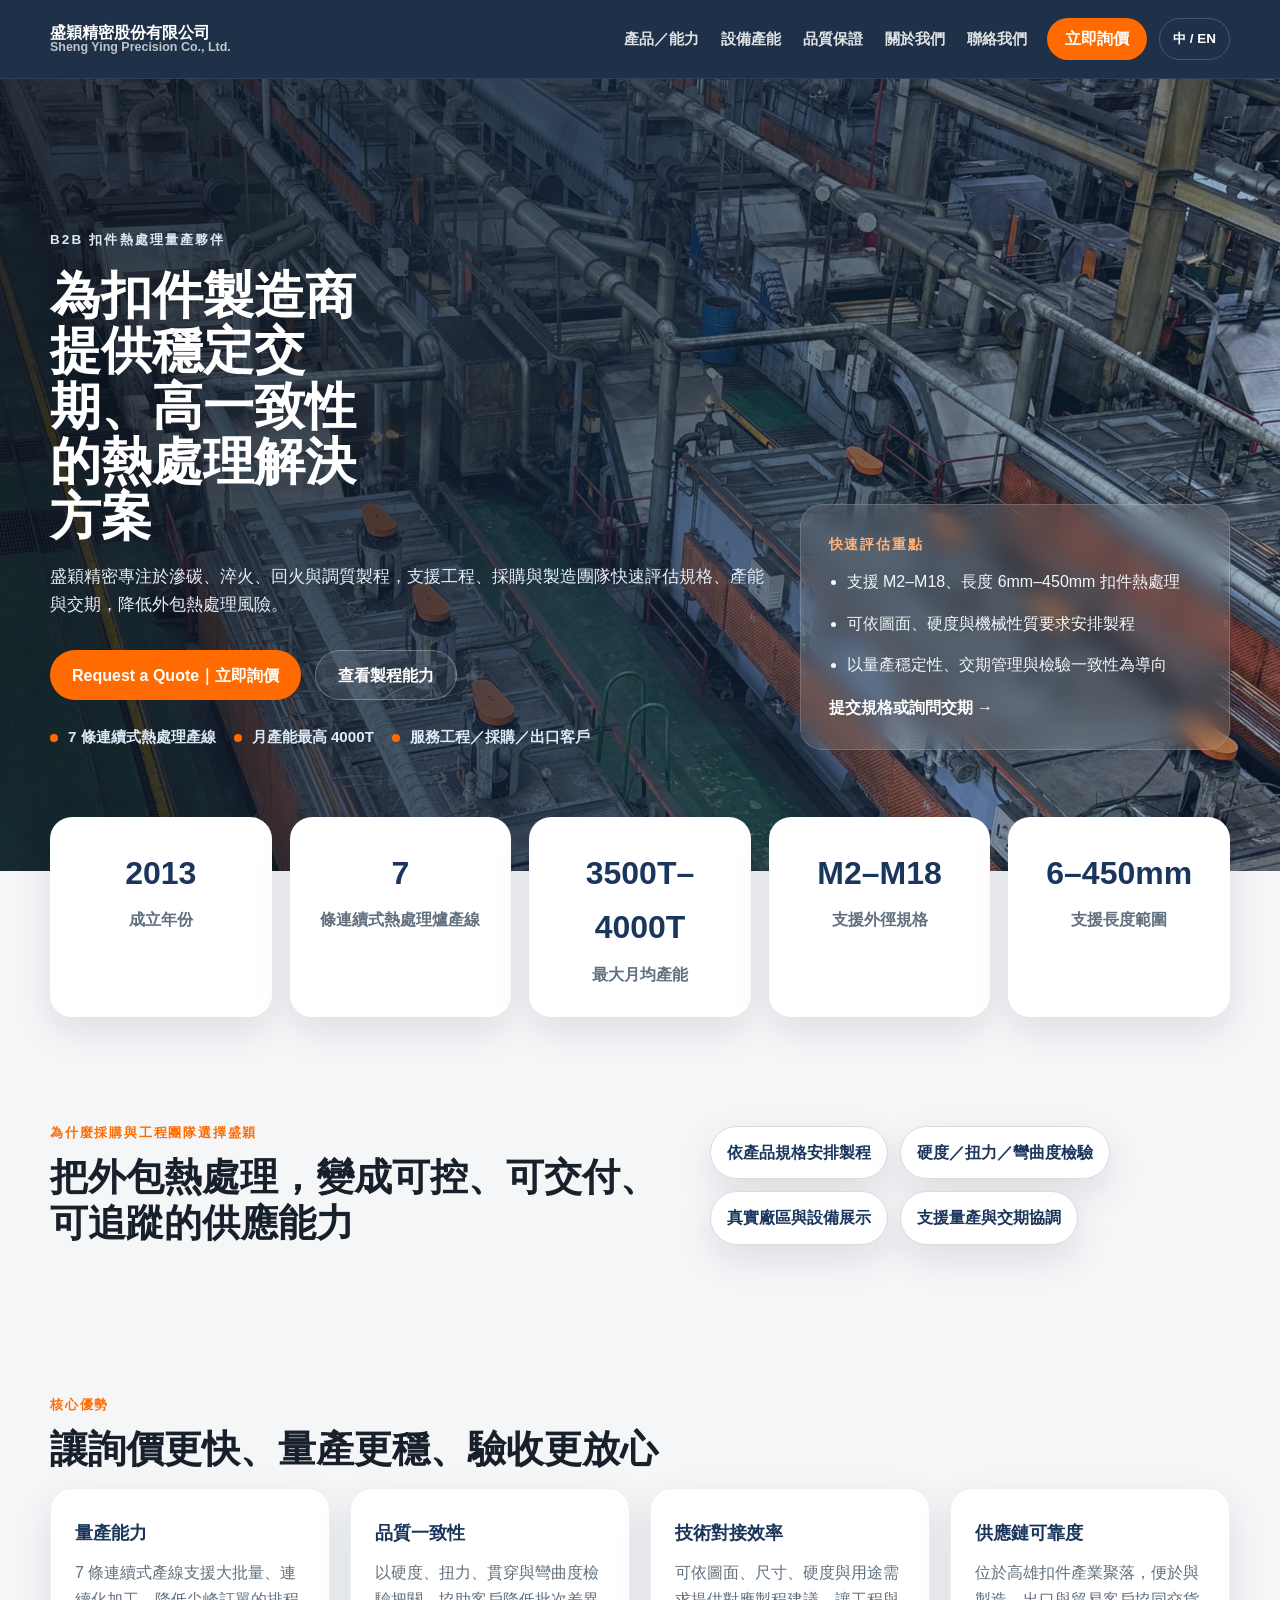
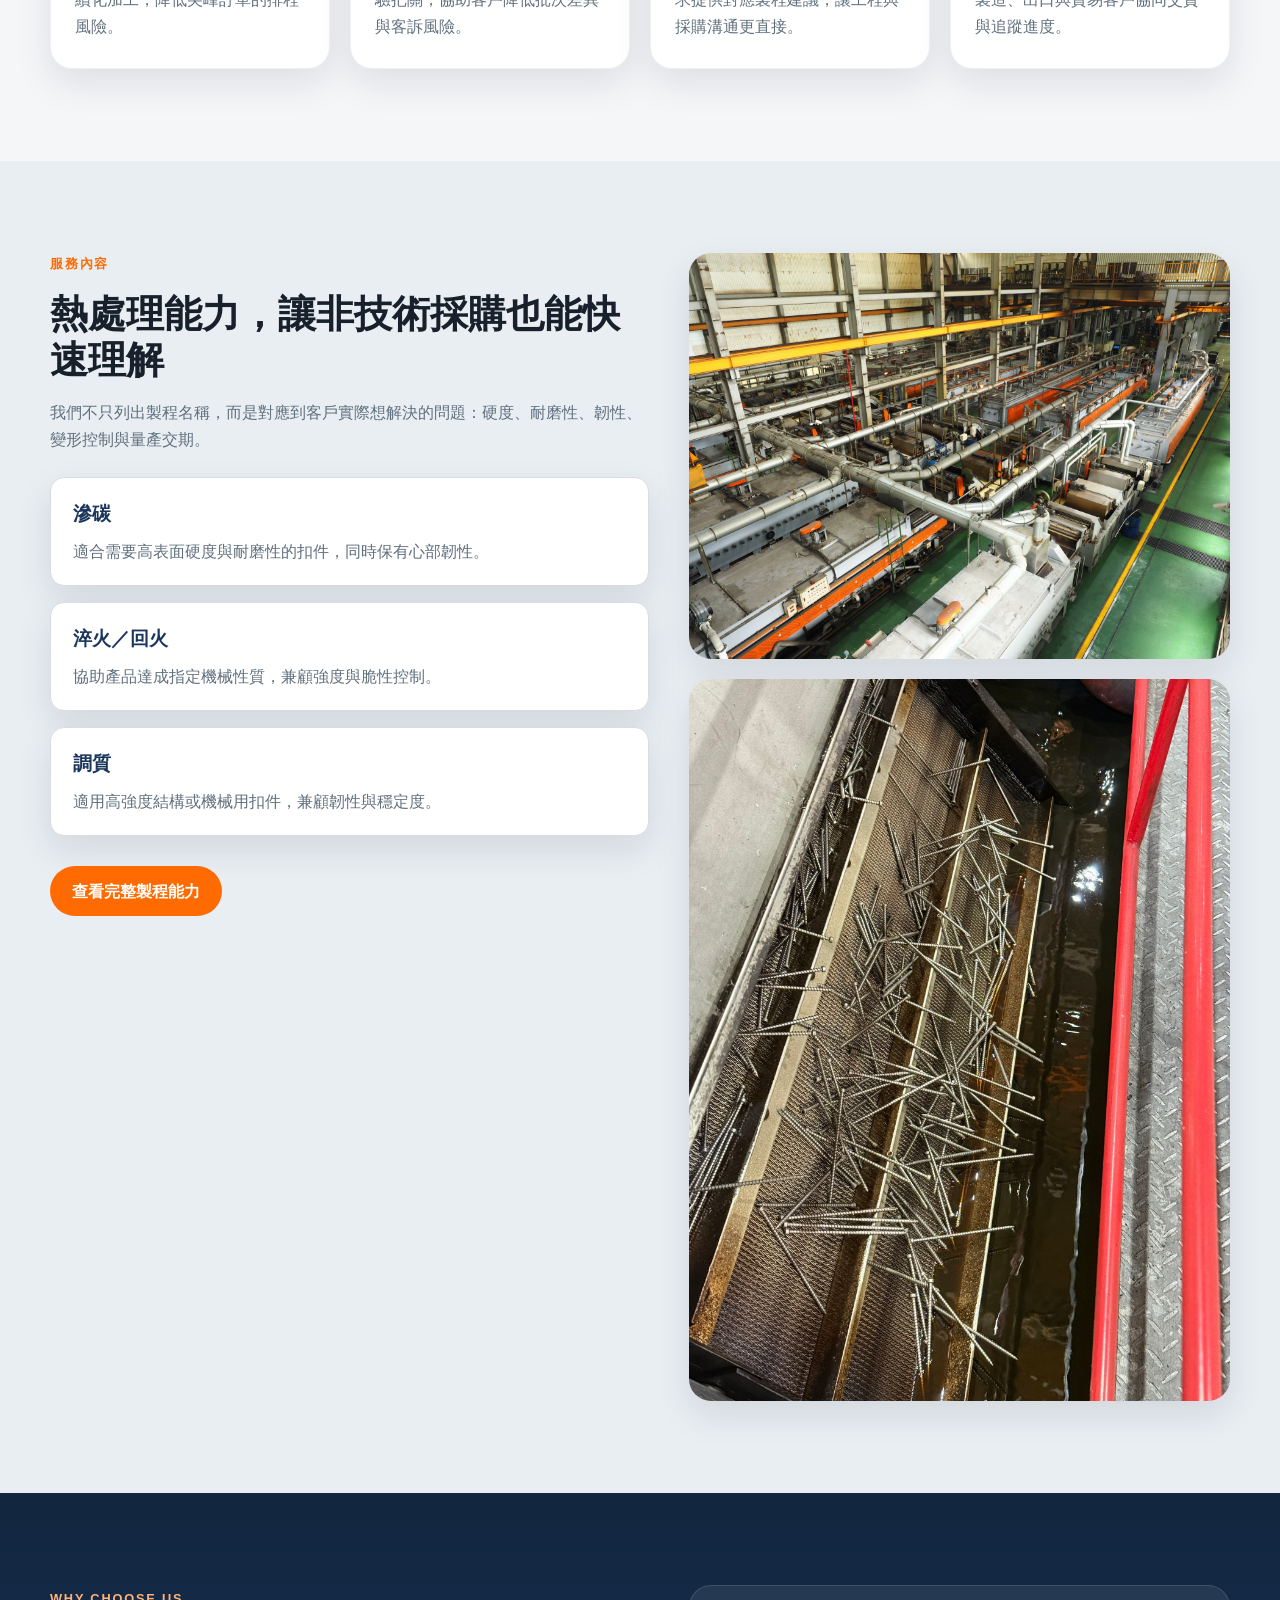
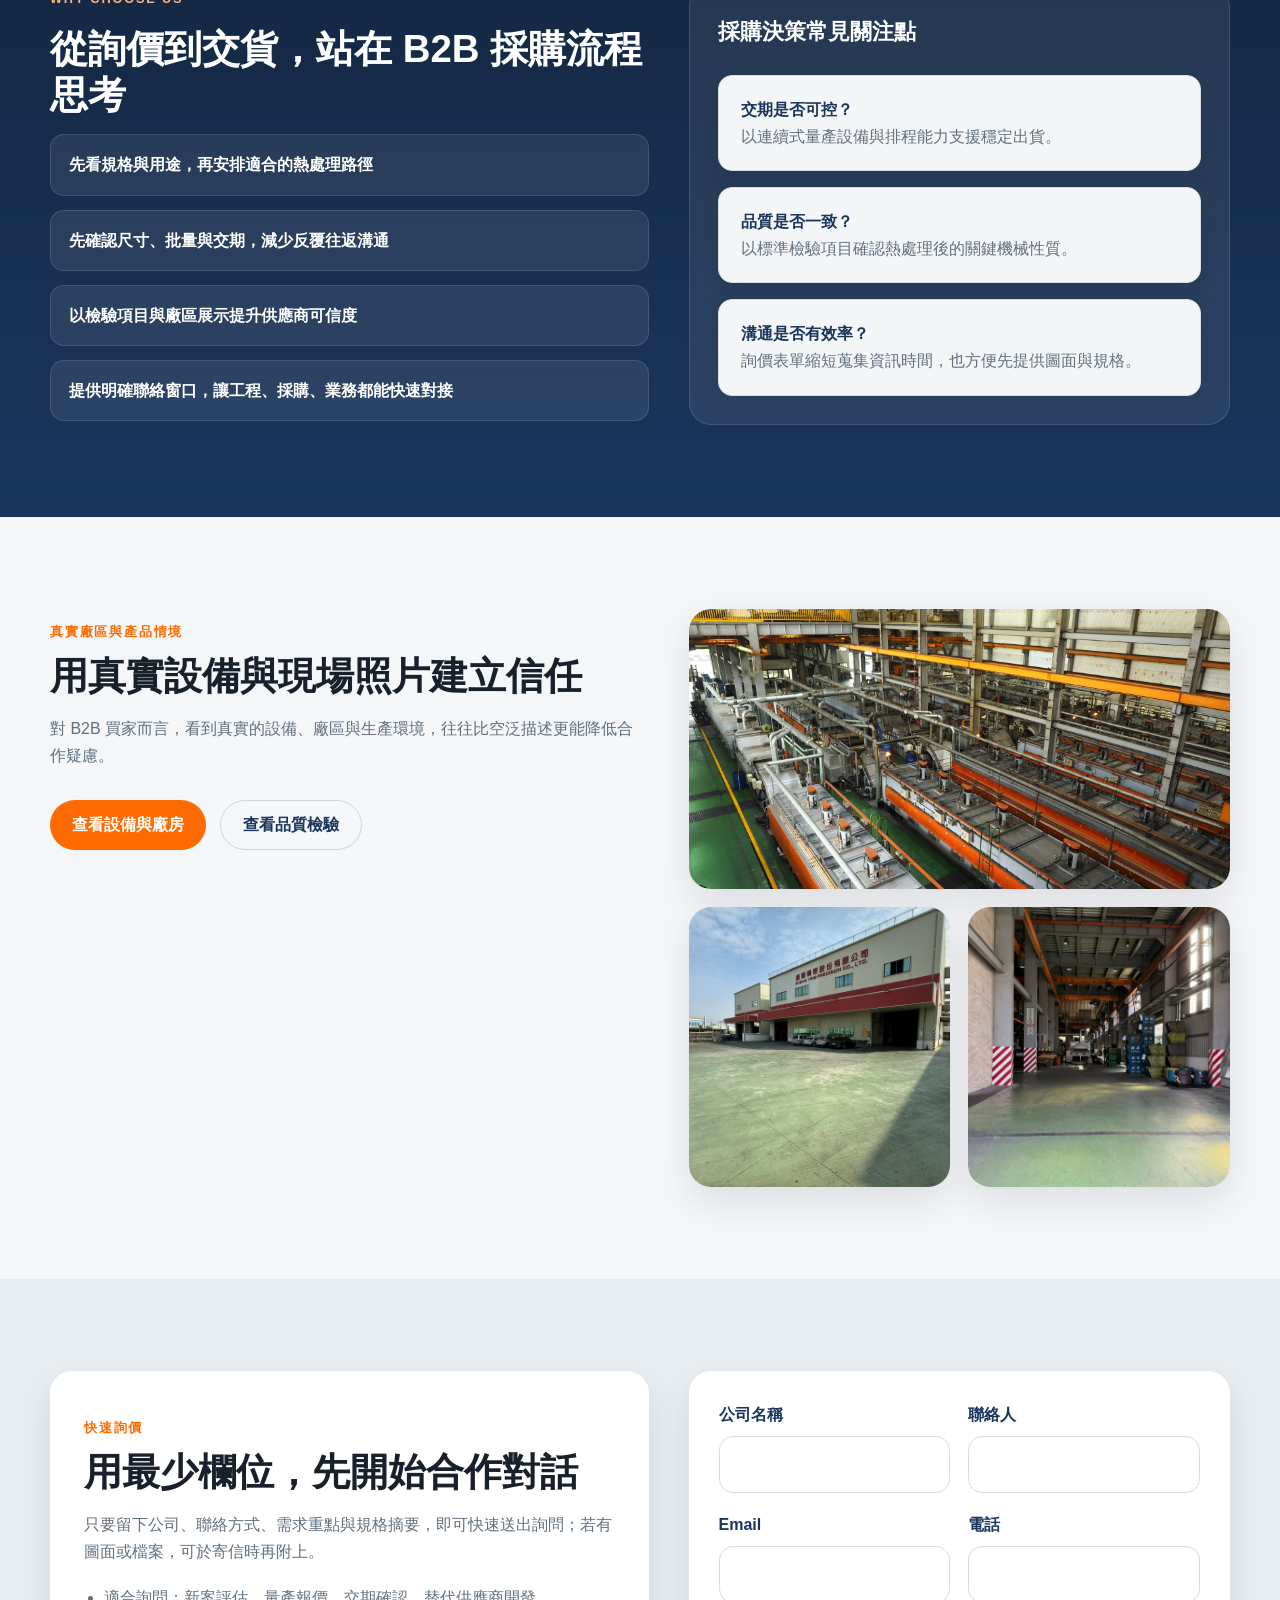
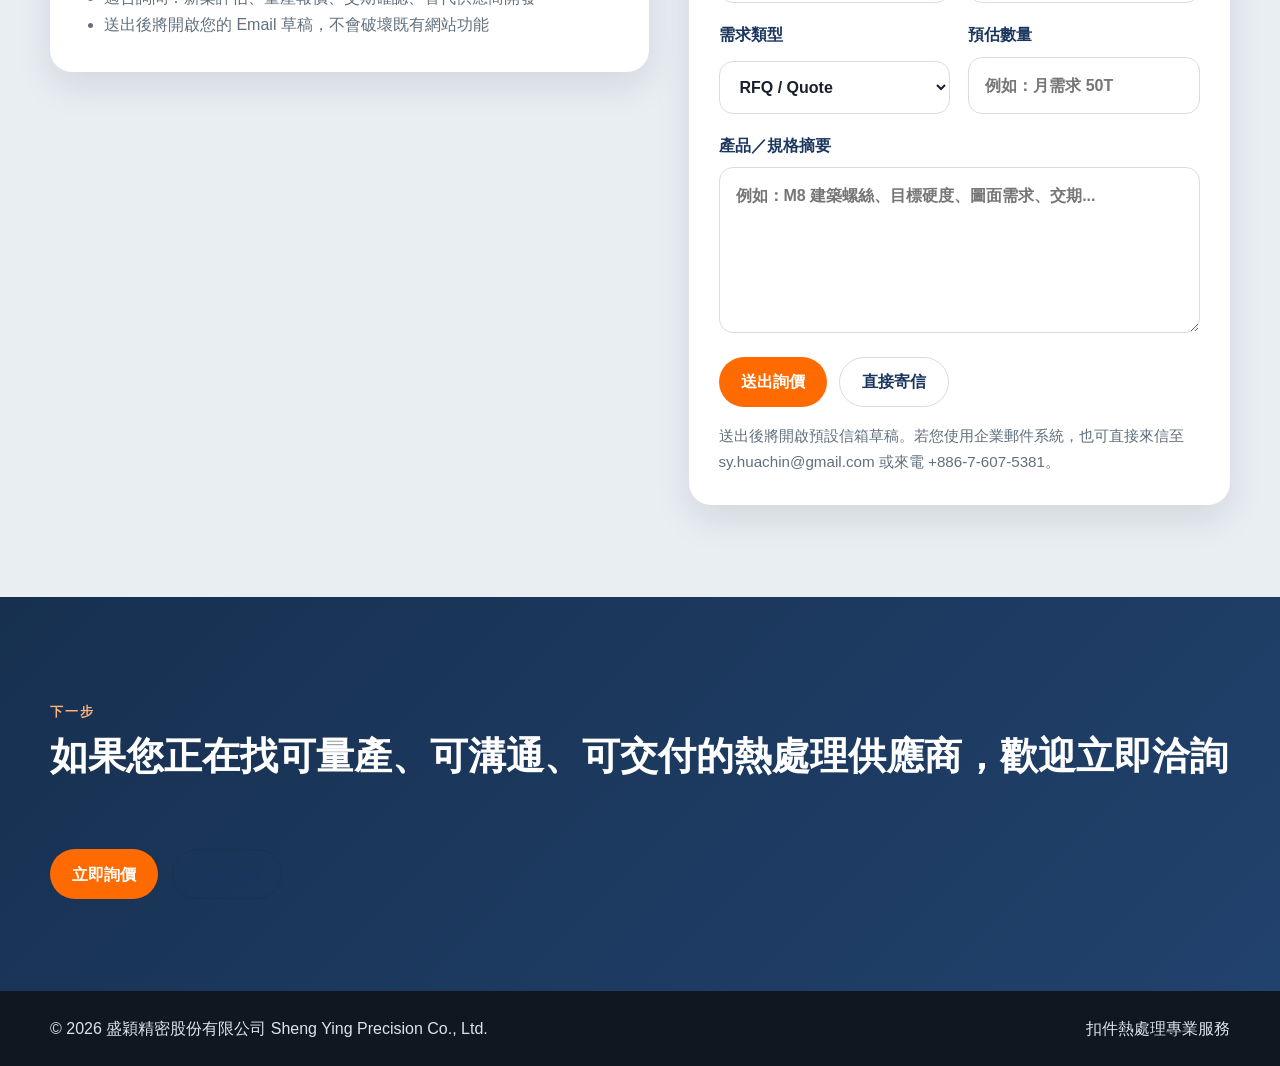
==== commit c270f843: "Optimize site for industrial B2B conversion" ====
--- a/index.html
+++ b/index.html
@@ -3,8 +3,8 @@
 <head>
   <meta charset="UTF-8" />
   <meta name="viewport" content="width=device-width, initial-scale=1.0" />
-  <title>盛穎精密股份有限公司｜首頁</title>
-  <meta name="description" content="扣件熱處理專業服務｜7條連續式產線｜月產能最高4000T" />
+  <title>盛穎精密股份有限公司｜扣件熱處理與量產解決方案</title>
+  <meta name="description" content="盛穎精密提供扣件熱處理量產服務，包含滲碳、淬火、回火與調質；7條連續式產線、月產能最高4000T，協助工程、採購與製造團隊穩定交付。" />
   <link rel="stylesheet" href="assets/css/style.css" />
 </head>
 <body>
@@ -16,42 +16,61 @@
           <span class="brand-en">Sheng Ying Precision Co., Ltd.</span>
         </a>
 
-      <button class="menu-toggle" type="button" aria-label="Open menu" aria-expanded="false">☰</button>
-      <nav class="site-nav">
-        <a href="index.html" class="active" data-zh="首頁" data-en="Home">首頁</a>
-        <a href="about.html" class="" data-zh="關於盛穎" data-en="About">關於盛穎</a>
-        <a href="process.html" class="" data-zh="製程能力" data-en="Process">製程能力</a>
-        <a href="facility.html" class="" data-zh="設備／廠房" data-en="Facility">設備／廠房</a>
-        <a href="quality.html" class="" data-zh="品質檢驗" data-en="Quality">品質檢驗</a>
-        <a href="contact.html" class="" data-zh="聯絡我們" data-en="Contact">聯絡我們</a>
-      </nav>
-      <span class="lang-tag" onclick="toggleLang()">中 / EN</span>
-
+        <button class="menu-toggle" type="button" aria-label="Open menu" aria-expanded="false">☰</button>
+        <nav class="site-nav">
+          <a href="process.html" data-zh="產品／能力" data-en="Capabilities">產品／能力</a>
+          <a href="facility.html" data-zh="設備產能" data-en="Facility">設備產能</a>
+          <a href="quality.html" data-zh="品質保證" data-en="Quality">品質保證</a>
+          <a href="about.html" data-zh="關於我們" data-en="About">關於我們</a>
+          <a href="contact.html" data-zh="聯絡我們" data-en="Contact">聯絡我們</a>
+        </nav>
+        <div class="header-actions">
+          <a href="contact.html#inquiry-form" class="btn btn-primary btn-header" data-zh="立即詢價" data-en="Request a Quote">立即詢價</a>
+          <button class="lang-tag" type="button" onclick="toggleLang()">中 / EN</button>
+        </div>
       </div>
     </header>
     <main>
 
-<section class="hero">
-  <img src="assets/images/S__1015791630.jpg" alt="盛穎精密熱處理產線" class="hero-image" />
+<section class="hero hero-home">
+  <img src="assets/images/S__1015791630.jpg" alt="盛穎精密扣件熱處理連續式產線" class="hero-image" />
   <div class="hero-overlay"></div>
-  <div class="container hero-content">
-    <p class="eyebrow" data-zh="扣件熱處理專業服務" data-en="Fastener Heat Treatment Specialist">扣件熱處理專業服務</p>
-    <h1 data-zh="專注扣件熱處理"
-  data-en="Focused on Fastener Heat Treatment">
-  <span class="nowrap">專注扣件熱處理</span></h1>
-    <p class="hero-subtitle"
-       data-zh="提供滲碳、淬火、回火與調質製程，兼顧量產效率、品質穩定與交期需求。"
-       data-en="Providing carburizing, quenching, tempering and quench-and-temper processes with stable quality, production efficiency and delivery support.">
-       提供滲碳、淬火、回火與調質製程，兼顧量產效率、品質穩定與交期需求。
-    </p>
+  <div class="container hero-content hero-grid">
+    <div>
+      <p class="eyebrow" data-zh="B2B 扣件熱處理量產夥伴" data-en="B2B Fastener Heat Treatment Partner">B2B 扣件熱處理量產夥伴</p>
+      <h1 data-zh="為扣件製造商提供穩定交期、高一致性的熱處理解決方案" data-en="Reliable heat treatment for fastener manufacturers who need quality consistency and on-time delivery.">為扣件製造商提供穩定交期、高一致性的熱處理解決方案</h1>
+      <p class="hero-subtitle" data-zh="盛穎精密專注於滲碳、淬火、回火與調質製程，支援工程、採購與製造團隊快速評估規格、產能與交期，降低外包熱處理風險。" data-en="Sheng Ying Precision specializes in carburizing, quenching, tempering, and quench-and-temper services for engineering, procurement, and production teams that need fast evaluation of specs, capacity, and lead time.">盛穎精密專注於滲碳、淬火、回火與調質製程，支援工程、採購與製造團隊快速評估規格、產能與交期，降低外包熱處理風險。</p>
+      <div class="hero-actions">
+        <a href="contact.html#inquiry-form" class="btn btn-primary" data-zh="Request a Quote｜立即詢價" data-en="Request a Quote">Request a Quote｜立即詢價</a>
+        <a href="process.html" class="btn btn-secondary" data-zh="查看製程能力" data-en="View Capabilities">查看製程能力</a>
+      </div>
+      <div class="hero-mini-points">
+        <span data-zh="7 條連續式熱處理產線" data-en="7 continuous heat-treatment lines">7 條連續式熱處理產線</span>
+        <span data-zh="月產能最高 4000T" data-en="Up to 4000T monthly capacity">月產能最高 4000T</span>
+        <span data-zh="服務工程／採購／出口客戶" data-en="Serving engineering, procurement, and export teams">服務工程／採購／出口客戶</span>
+      </div>
+    </div>
+    <aside class="hero-panel">
+      <p class="hero-panel-kicker" data-zh="快速評估重點" data-en="Quick buyer checklist">快速評估重點</p>
+      <ul class="hero-checklist">
+        <li data-zh="支援 M2–M18、長度 6mm–450mm 扣件熱處理" data-en="Supports M2–M18 fasteners and lengths from 6mm–450mm">支援 M2–M18、長度 6mm–450mm 扣件熱處理</li>
+        <li data-zh="可依圖面、硬度與機械性質要求安排製程" data-en="Processes arranged around drawing, hardness, and mechanical property requirements">可依圖面、硬度與機械性質要求安排製程</li>
+        <li data-zh="以量產穩定性、交期管理與檢驗一致性為導向" data-en="Built around production stability, delivery control, and inspection consistency">以量產穩定性、交期管理與檢驗一致性為導向</li>
+      </ul>
+      <a href="contact.html#inquiry-form" class="text-link" data-zh="提交規格或詢問交期 →" data-en="Send your specification or lead-time request →">提交規格或詢問交期 →</a>
+    </aside>
   </div>
 </section>
 
 <section class="stat-band">
-  <div class="container stat-grid">
+  <div class="container stat-grid stat-grid-5">
+    <article class="stat-card">
+      <span class="stat-number">2013</span>
+      <span class="stat-label" data-zh="成立年份" data-en="Founded">成立年份</span>
+    </article>
     <article class="stat-card">
       <span class="stat-number">7</span>
-      <span class="stat-label" data-zh="條連續式熱處理爐產線" data-en="Continuous Heat-Treatment Lines">條連續式熱處理爐產線</span>
+      <span class="stat-label" data-zh="條連續式熱處理爐產線" data-en="Continuous Lines">條連續式熱處理爐產線</span>
     </article>
     <article class="stat-card">
       <span class="stat-number">3500T–4000T</span>
@@ -59,38 +78,82 @@
     </article>
     <article class="stat-card">
       <span class="stat-number">M2–M18</span>
-      <span class="stat-label" data-zh="尺寸 牙外徑" data-en="Thread Diameter">尺寸 牙外徑</span>
-    </article>
-    <article class="stat-card">
-      <span class="stat-number">6mm–450mm</span>
-      <span class="stat-label" data-zh="尺寸 長度" data-en="Length Range">尺寸 長度</span>
-    </article>
+      <span class="stat-label" data-zh="支援外徑規格" data-en="Thread Range">支援外徑規格</span>
+    </article>
+    <article class="stat-card">
+      <span class="stat-number">6–450mm</span>
+      <span class="stat-label" data-zh="支援長度範圍" data-en="Length Range">支援長度範圍</span>
+    </article>
+  </div>
+</section>
+
+<section class="section trust-strip">
+  <div class="container trust-grid">
+    <div>
+      <p class="section-kicker" data-zh="為什麼採購與工程團隊選擇盛穎" data-en="Why buyers choose Sheng Ying">為什麼採購與工程團隊選擇盛穎</p>
+      <h2 class="section-title" data-zh="把外包熱處理，變成可控、可交付、可追蹤的供應能力" data-en="Turn outsourced heat treatment into a controlled, dependable supply capability.">把外包熱處理，變成可控、可交付、可追蹤的供應能力</h2>
+    </div>
+    <div class="trust-badges">
+      <span class="trust-badge" data-zh="依產品規格安排製程" data-en="Process planned by spec">依產品規格安排製程</span>
+      <span class="trust-badge" data-zh="硬度／扭力／彎曲度檢驗" data-en="Hardness / torque / bend checks">硬度／扭力／彎曲度檢驗</span>
+      <span class="trust-badge" data-zh="真實廠區與設備展示" data-en="Real plant & equipment visuals">真實廠區與設備展示</span>
+      <span class="trust-badge" data-zh="支援量產與交期協調" data-en="Mass-production scheduling support">支援量產與交期協調</span>
+    </div>
   </div>
 </section>
 
 <section class="section">
   <div class="container">
-    <h2 class="section-title" data-zh="製程核心優勢" data-en="Core Process Advantages">製程核心優勢</h2>
-    <div class="cards cards-3">
-      <article class="info-card compact"><h3 data-zh="更高的表面硬度" data-en="Higher Surface Hardness">更高的表面硬度</h3></article>
-      <article class="info-card compact"><h3 data-zh="更低的心部硬度" data-en="Lower Core Hardness">更低的心部硬度</h3></article>
-      <article class="info-card compact"><h3 data-zh="更強的韌性" data-en="Better Toughness">更強的韌性</h3></article>
-      <article class="info-card compact"><h3 data-zh="更小的變形量" data-en="Lower Distortion">更小的變形量</h3></article>
-      <article class="info-card compact"><h3 data-zh="更光亮的外表" data-en="Brighter Surface Finish">更光亮的外表</h3></article>
-      <article class="info-card compact"><h3 data-zh="更穩定的品質" data-en="More Stable Quality">更穩定的品質</h3></article>
+    <p class="section-kicker" data-zh="核心優勢" data-en="Core strengths">核心優勢</p>
+    <h2 class="section-title" data-zh="讓詢價更快、量產更穩、驗收更放心" data-en="Faster quoting, steadier production, more confident acceptance.">讓詢價更快、量產更穩、驗收更放心</h2>
+    <div class="cards cards-4 advantage-grid">
+      <article class="info-card">
+        <h3 data-zh="量產能力" data-en="Production capacity">量產能力</h3>
+        <p data-zh="7 條連續式產線支援大批量、連續化加工，降低尖峰訂單的排程風險。" data-en="Seven continuous lines support large-volume, continuous processing and reduce scheduling risk for peak demand.">7 條連續式產線支援大批量、連續化加工，降低尖峰訂單的排程風險。</p>
+      </article>
+      <article class="info-card">
+        <h3 data-zh="品質一致性" data-en="Quality consistency">品質一致性</h3>
+        <p data-zh="以硬度、扭力、貫穿與彎曲度檢驗把關，協助客戶降低批次差異與客訴風險。" data-en="Hardness, torque, drive, and bending checks help reduce batch variation and complaint risk.">以硬度、扭力、貫穿與彎曲度檢驗把關，協助客戶降低批次差異與客訴風險。</p>
+      </article>
+      <article class="info-card">
+        <h3 data-zh="技術對接效率" data-en="Technical alignment">技術對接效率</h3>
+        <p data-zh="可依圖面、尺寸、硬度與用途需求提供對應製程建議，讓工程與採購溝通更直接。" data-en="We align process recommendations with drawings, dimensions, hardness targets, and applications for smoother engineering-procurement communication.">可依圖面、尺寸、硬度與用途需求提供對應製程建議，讓工程與採購溝通更直接。</p>
+      </article>
+      <article class="info-card">
+        <h3 data-zh="供應鏈可靠度" data-en="Supply reliability">供應鏈可靠度</h3>
+        <p data-zh="位於高雄扣件產業聚落，便於與製造、出口與貿易客戶協同交貨與追蹤進度。" data-en="Located in Kaohsiung's fastener cluster for easier coordination with manufacturing, export, and trading customers.">位於高雄扣件產業聚落，便於與製造、出口與貿易客戶協同交貨與追蹤進度。</p>
+      </article>
     </div>
   </div>
 </section>
 
 <section class="section section-alt">
-  <div class="container">
-    <h2 class="section-title" data-zh="製程能力" data-en="Process Capability">製程能力</h2>
-    <p class="section-lead" data-zh="提供滲碳、淬火、回火與調質等熱處理製程，支援不同強度與應用需求的扣件產品。" data-en="We provide carburizing, quenching, tempering and quench-and-temper processes for fasteners with different strength and application requirements.">提供滲碳、淬火、回火與調質等熱處理製程，支援不同強度與應用需求的扣件產品。</p>
-    <div class="cards cards-4" style="margin-top:28px;">
-      <article class="info-card"><h3 data-zh="滲碳" data-en="Carburizing">滲碳</h3><p data-zh="提升表面硬度，同時保有心部韌性。" data-en="Improves surface hardness while retaining core toughness.">提升表面硬度，同時保有心部韌性。</p></article>
-      <article class="info-card"><h3 data-zh="淬火" data-en="Quenching">淬火</h3><p data-zh="形成高硬度組織，提升耐磨性與強度。" data-en="Forms a high-hardness structure for better wear resistance and strength.">形成高硬度組織，提升耐磨性與強度。</p></article>
-      <article class="info-card"><h3 data-zh="回火" data-en="Tempering">回火</h3><p data-zh="降低脆性並穩定最終硬度與韌性。" data-en="Reduces brittleness and stabilizes final hardness and toughness.">降低脆性並穩定最終硬度與韌性。</p></article>
-      <article class="info-card"><h3 data-zh="調質" data-en="Quench & Temper">調質</h3><p data-zh="兼顧強度與韌性，適用高強度扣件。" data-en="Balances strength and toughness for high-strength fasteners.">兼顧強度與韌性，適用高強度扣件。</p></article>
+  <div class="container grid-2 align-start">
+    <div class="text-block">
+      <p class="section-kicker" data-zh="服務內容" data-en="Capabilities">服務內容</p>
+      <h2 class="section-title" data-zh="熱處理能力，讓非技術採購也能快速理解" data-en="Capabilities explained so buyers can evaluate quickly.">熱處理能力，讓非技術採購也能快速理解</h2>
+      <p class="section-lead" data-zh="我們不只列出製程名稱，而是對應到客戶實際想解決的問題：硬度、耐磨性、韌性、變形控制與量產交期。" data-en="We connect process names to the problems buyers actually need solved: hardness, wear resistance, toughness, distortion control, and production lead time.">我們不只列出製程名稱，而是對應到客戶實際想解決的問題：硬度、耐磨性、韌性、變形控制與量產交期。</p>
+      <div class="solution-list">
+        <article class="solution-item">
+          <h3 data-zh="滲碳" data-en="Carburizing">滲碳</h3>
+          <p data-zh="適合需要高表面硬度與耐磨性的扣件，同時保有心部韌性。" data-en="For fasteners needing high surface hardness and wear resistance while keeping a tough core.">適合需要高表面硬度與耐磨性的扣件，同時保有心部韌性。</p>
+        </article>
+        <article class="solution-item">
+          <h3 data-zh="淬火／回火" data-en="Quenching / Tempering">淬火／回火</h3>
+          <p data-zh="協助產品達成指定機械性質，兼顧強度與脆性控制。" data-en="Helps parts meet target mechanical properties while balancing strength and brittleness control.">協助產品達成指定機械性質，兼顧強度與脆性控制。</p>
+        </article>
+        <article class="solution-item">
+          <h3 data-zh="調質" data-en="Quench & Temper">調質</h3>
+          <p data-zh="適用高強度結構或機械用扣件，兼顧韌性與穩定度。" data-en="For structural and high-strength fasteners that need both toughness and stability.">適用高強度結構或機械用扣件，兼顧韌性與穩定度。</p>
+        </article>
+      </div>
+      <div class="hero-actions">
+        <a href="process.html" class="btn btn-primary" data-zh="查看完整製程能力" data-en="See all capabilities">查看完整製程能力</a>
+      </div>
+    </div>
+    <div class="image-stack">
+      <div class="image-card"><img src="assets/images/furnace_top_1.jpg" alt="盛穎精密熱處理爐設備" /></div>
+      <div class="image-card"><img src="assets/images/S__1015791626_0.jpg" alt="盛穎精密製程現場" /></div>
     </div>
   </div>
 </section>
@@ -98,59 +161,119 @@
 <section class="section section-deep">
   <div class="container grid-2">
     <div class="text-block">
-      <h2 class="section-title" data-zh="設備與產線配置" data-en="Equipment and Production Layout">設備與產線配置</h2>
-      <p data-zh="本公司設有7條連續式熱處理爐產線，具備快速大量生產及製程彈性調度能力。" data-en="We operate 7 continuous heat-treatment furnace lines with mass-production capability and flexible scheduling.">本公司設有7條連續式熱處理爐產線，具備快速大量生產及製程彈性調度能力。</p>
-      <ul class="feature-list" style="margin-top:24px;">
-        <li data-zh="電熱淬火系統" data-en="Electric Quenching System">電熱淬火系統</li>
-        <li data-zh="瓦斯回火系統" data-en="Gas Tempering System">瓦斯回火系統</li>
-        <li data-zh="連續式網帶爐產線" data-en="Continuous Mesh-Belt Furnace Line">連續式網帶爐產線</li>
-        <li data-zh="支援大量連續式量產" data-en="Supports Continuous Mass Production">支援大量連續式量產</li>
+      <p class="section-kicker" data-zh="Why choose us" data-en="Why choose us">Why choose us</p>
+      <h2 class="section-title" data-zh="從詢價到交貨，站在 B2B 採購流程思考" data-en="Designed around the real B2B buying and production workflow.">從詢價到交貨，站在 B2B 採購流程思考</h2>
+      <ul class="feature-list">
+        <li data-zh="先看規格與用途，再安排適合的熱處理路徑" data-en="We evaluate specification and application before proposing a process route.">先看規格與用途，再安排適合的熱處理路徑</li>
+        <li data-zh="先確認尺寸、批量與交期，減少反覆往返溝通" data-en="We confirm size, volume, and lead time early to reduce back-and-forth communication.">先確認尺寸、批量與交期，減少反覆往返溝通</li>
+        <li data-zh="以檢驗項目與廠區展示提升供應商可信度" data-en="Inspection items and plant transparency strengthen supplier credibility.">以檢驗項目與廠區展示提升供應商可信度</li>
+        <li data-zh="提供明確聯絡窗口，讓工程、採購、業務都能快速對接" data-en="A clear contact path makes it easier for engineering, purchasing, and sales teams to connect quickly.">提供明確聯絡窗口，讓工程、採購、業務都能快速對接</li>
       </ul>
-      <div class="hero-actions" style="margin-top:24px;">
-        <a href="facility.html" class="btn btn-primary" data-zh="查看設備詳情" data-en="View Facility Details">查看設備詳情</a>
-      </div>
-    </div>
-    <div class="image-card">
-      <img src="assets/images/furnace_top_1.jpg" alt="盛穎精密熱處理產線俯視圖" />
+    </div>
+    <div class="value-panel">
+      <h3 data-zh="採購決策常見關注點" data-en="Typical buyer concerns">採購決策常見關注點</h3>
+      <div class="value-points">
+        <article>
+          <strong data-zh="交期是否可控？" data-en="Can lead time be controlled?">交期是否可控？</strong>
+          <p data-zh="以連續式量產設備與排程能力支援穩定出貨。" data-en="Continuous production equipment and scheduling support steadier shipments.">以連續式量產設備與排程能力支援穩定出貨。</p>
+        </article>
+        <article>
+          <strong data-zh="品質是否一致？" data-en="Is quality consistent?">品質是否一致？</strong>
+          <p data-zh="以標準檢驗項目確認熱處理後的關鍵機械性質。" data-en="Standard inspection items verify the key mechanical properties after heat treatment.">以標準檢驗項目確認熱處理後的關鍵機械性質。</p>
+        </article>
+        <article>
+          <strong data-zh="溝通是否有效率？" data-en="Is communication efficient?">溝通是否有效率？</strong>
+          <p data-zh="詢價表單縮短蒐集資訊時間，也方便先提供圖面與規格。" data-en="The inquiry form reduces information collection time and makes it easy to send drawings and specs first.">詢價表單縮短蒐集資訊時間，也方便先提供圖面與規格。</p>
+        </article>
+      </div>
+    </div>
+  </div>
+</section>
+
+<section class="section">
+  <div class="container grid-2 align-start">
+    <div>
+      <p class="section-kicker" data-zh="真實廠區與產品情境" data-en="Real facility visuals">真實廠區與產品情境</p>
+      <h2 class="section-title" data-zh="用真實設備與現場照片建立信任" data-en="Build trust with real production and facility visuals.">用真實設備與現場照片建立信任</h2>
+      <p class="section-lead" data-zh="對 B2B 買家而言，看到真實的設備、廠區與生產環境，往往比空泛描述更能降低合作疑慮。" data-en="For B2B buyers, seeing the actual equipment, plant, and production environment reduces risk more effectively than generic marketing claims.">對 B2B 買家而言，看到真實的設備、廠區與生產環境，往往比空泛描述更能降低合作疑慮。</p>
+      <div class="hero-actions">
+        <a href="facility.html" class="btn btn-primary" data-zh="查看設備與廠房" data-en="View facility">查看設備與廠房</a>
+        <a href="quality.html" class="btn btn-secondary btn-dark-outline" data-zh="查看品質檢驗" data-en="View quality">查看品質檢驗</a>
+      </div>
+    </div>
+    <div class="gallery-grid gallery-grid-rich">
+      <img src="assets/images/furnace_top_2.jpg" alt="盛穎精密熱處理產線側視" class="wide" />
+      <img src="assets/images/exterior.jpg" alt="盛穎精密廠房外觀" />
+      <img src="assets/images/entrance.jpg" alt="盛穎精密廠區入口" />
     </div>
   </div>
 </section>
 
 <section class="section section-alt">
-  <div class="container">
-    <h2 class="section-title" data-zh="品質檢驗" data-en="Quality Inspection">品質檢驗</h2>
-    <div class="cards cards-4">
-      <article class="info-card compact"><h3 data-zh="金屬硬度檢驗" data-en="Hardness Inspection">金屬硬度檢驗</h3></article>
-      <article class="info-card compact"><h3 data-zh="貫穿檢驗" data-en="Drive Test">貫穿檢驗</h3></article>
-      <article class="info-card compact"><h3 data-zh="扭力檢驗" data-en="Torque Test">扭力檢驗</h3></article>
-      <article class="info-card compact"><h3 data-zh="彎曲度檢驗" data-en="Bending Inspection">彎曲度檢驗</h3></article>
-    </div>
-  </div>
-</section>
-
-<section class="section">
-  <div class="container contact-grid">
-    <div class="contact-card">
-      <h2 class="section-title" data-zh="聯絡我們" data-en="Contact Us">聯絡我們</h2>
-      <div class="contact-item">
-        <span class="contact-label" data-zh="地址" data-en="Address">地址</span>
-        <span class="contact-value">高雄市路竹區中山路88巷19號</span>
-      </div>
-      <div class="contact-item">
-        <span class="contact-label" data-zh="電話" data-en="Phone">電話</span>
-        <span class="contact-value"><a href="tel:+88676075381">+886-7-607-5381</a></span>
-      </div>
-      <div class="contact-item">
-        <span class="contact-label" data-zh="傳真" data-en="Fax">傳真</span>
-        <span class="contact-value">+886-7-607-5382</span>
-      </div>
-      <div class="contact-item">
-        <span class="contact-label">Email</span>
-        <span class="contact-value"><a href="mailto:sy.huachin@gmail.com">sy.huachin@gmail.com</a></span>
-      </div>
-    </div>
-    <div class="contact-visual">
-      <img src="assets/images/盛穎精密LOGO.png" alt="盛穎精密 LOGO" />
+  <div class="container grid-2 align-start">
+    <div class="contact-card contact-card-tight">
+      <p class="section-kicker" data-zh="快速詢價" data-en="Quick RFQ">快速詢價</p>
+      <h2 class="section-title" data-zh="用最少欄位，先開始合作對話" data-en="Start the conversation with a short RFQ form.">用最少欄位，先開始合作對話</h2>
+      <p class="section-lead" data-zh="只要留下公司、聯絡方式、需求重點與規格摘要，即可快速送出詢問；若有圖面或檔案，可於寄信時再附上。" data-en="Submit your company, contact details, requirement summary, and specification notes. Drawings or files can be attached when your email opens.">只要留下公司、聯絡方式、需求重點與規格摘要，即可快速送出詢問；若有圖面或檔案，可於寄信時再附上。</p>
+      <ul class="mini-list">
+        <li data-zh="適合詢問：新案評估、量產報價、交期確認、替代供應商開發" data-en="Best for: new project evaluation, production quotation, lead-time check, alternate supplier sourcing">適合詢問：新案評估、量產報價、交期確認、替代供應商開發</li>
+        <li data-zh="送出後將開啟您的 Email 草稿，不會破壞既有網站功能" data-en="Submission opens your email draft and preserves the site's simple static workflow">送出後將開啟您的 Email 草稿，不會破壞既有網站功能</li>
+      </ul>
+    </div>
+    <form class="inquiry-form" id="inquiry-form" data-mailto="sy.huachin@gmail.com">
+      <div class="form-grid">
+        <label>
+          <span data-zh="公司名稱" data-en="Company">公司名稱</span>
+          <input type="text" name="company" required />
+        </label>
+        <label>
+          <span data-zh="聯絡人" data-en="Name">聯絡人</span>
+          <input type="text" name="name" required />
+        </label>
+        <label>
+          <span data-zh="Email" data-en="Email">Email</span>
+          <input type="email" name="email" required />
+        </label>
+        <label>
+          <span data-zh="電話" data-en="Phone">電話</span>
+          <input type="text" name="phone" />
+        </label>
+        <label>
+          <span data-zh="需求類型" data-en="Inquiry Type">需求類型</span>
+          <select name="inquiryType">
+            <option value="RFQ">RFQ / Quote</option>
+            <option value="New Project">New Project</option>
+            <option value="Lead Time">Lead Time</option>
+            <option value="Quality Requirement">Quality Requirement</option>
+          </select>
+        </label>
+        <label>
+          <span data-zh="預估數量" data-en="Estimated Volume">預估數量</span>
+          <input type="text" name="volume" placeholder="例如：月需求 50T" />
+        </label>
+        <label class="full-width">
+          <span data-zh="產品／規格摘要" data-en="Product / Specification Summary">產品／規格摘要</span>
+          <textarea name="specification" rows="5" required placeholder="例如：M8 建築螺絲、目標硬度、圖面需求、交期... "></textarea>
+        </label>
+      </div>
+      <div class="form-actions">
+        <button type="submit" class="btn btn-primary" data-zh="送出詢價" data-en="Send Inquiry">送出詢價</button>
+        <a href="mailto:sy.huachin@gmail.com" class="btn btn-secondary btn-dark-outline" data-zh="直接寄信" data-en="Email Directly">直接寄信</a>
+      </div>
+      <p class="form-note" data-zh="送出後將開啟預設信箱草稿。若您使用企業郵件系統，也可直接來信至 sy.huachin@gmail.com 或來電 +886-7-607-5381。" data-en="Submitting opens your default email draft. You can also email sy.huachin@gmail.com or call +886-7-607-5381.">送出後將開啟預設信箱草稿。若您使用企業郵件系統，也可直接來信至 sy.huachin@gmail.com 或來電 +886-7-607-5381。</p>
+    </form>
+  </div>
+</section>
+
+<section class="section cta-banner">
+  <div class="container cta-banner-inner">
+    <div>
+      <p class="section-kicker" data-zh="下一步" data-en="Next step">下一步</p>
+      <h2 class="section-title" data-zh="如果您正在找可量產、可溝通、可交付的熱處理供應商，歡迎立即洽詢" data-en="If you need a heat-treatment supplier that can scale, communicate, and deliver, contact us today.">如果您正在找可量產、可溝通、可交付的熱處理供應商，歡迎立即洽詢</h2>
+    </div>
+    <div class="hero-actions">
+      <a href="contact.html#inquiry-form" class="btn btn-primary" data-zh="立即詢價" data-en="Request a Quote">立即詢價</a>
+      <a href="tel:+88676075381" class="btn btn-secondary btn-dark-outline" data-zh="來電洽詢" data-en="Call Us">來電洽詢</a>
     </div>
   </div>
 </section>
@@ -162,6 +285,7 @@
         <p data-zh="扣件熱處理專業服務" data-en="Fastener Heat Treatment Specialist">扣件熱處理專業服務</p>
       </div>
     </footer>
+    <a href="contact.html#inquiry-form" class="floating-cta" data-zh="立即詢價" data-en="Request a Quote">立即詢價</a>
   </div>
   <script src="assets/site.js"></script>
 </body>
--- a/assets/css/style.css
+++ b/assets/css/style.css
@@ -7,6 +7,7 @@
   --primary:#1b365d;
   --primary-dark:#12263f;
   --accent:#ff6b00;
+  --accent-dark:#d35600;
   --line:#d7dde3;
   --shadow:0 14px 36px rgba(17,24,39,.10);
   --radius:22px;
@@ -25,6 +26,7 @@
 }
 img{max-width:100%;display:block}
 a{text-decoration:none;color:inherit}
+button,input,select,textarea{font:inherit}
 .container{width:var(--container);margin:0 auto}
 .page-wrap{min-height:100vh;display:flex;flex-direction:column}
 main{flex:1}
@@ -52,12 +54,14 @@
   font-size:.95rem;font-weight:700;
 }
 .site-nav a:hover,.site-nav a.active{color:#fff}
+.header-actions{display:flex;align-items:center;gap:12px}
 .lang-tag{
   border:1px solid rgba(255,255,255,.18);
   color:#fff;border-radius:999px;
   padding:9px 13px;font-size:.84rem;font-weight:800;
   cursor:pointer;
   user-select:none;
+  background:transparent;
 }
 .menu-toggle{
   display:none;
@@ -71,18 +75,23 @@
   min-height:82vh;display:flex;align-items:center;
   background:var(--primary-dark);
 }
+.hero-home{min-height:88vh}
 .hero-image{
   position:absolute;inset:0;
   width:100%;height:100%;object-fit:cover;
 }
 .hero-overlay{
   position:absolute;inset:0;
-  background:
-    linear-gradient(90deg, rgba(10,18,30,.82) 0%, rgba(20,38,62,.68) 42%, rgba(27,54,93,.26) 100%);
+  background:linear-gradient(90deg, rgba(10,18,30,.84) 0%, rgba(20,38,62,.70) 45%, rgba(27,54,93,.34) 100%);
 }
 .hero-content{
   position:relative;z-index:1;
   color:#fff;padding:110px 0 94px;
+}
+.hero-grid{
+  display:grid;
+  grid-template-columns:minmax(0, 1.25fr) minmax(280px, .75fr);
+  gap:32px;align-items:end;
 }
 .eyebrow{
   display:inline-block;
@@ -93,15 +102,12 @@
 }
 .hero h1{
   margin:0;
-  font-size:clamp(2rem,4vw,3rem);
-  line-height:1.1;
+  font-size:clamp(2.2rem,4vw,4rem);
+  line-height:1.08;
   max-width:12ch;
 }
-.nowrap{
-  white-space: nowrap;
-}
 .hero-subtitle{
-  max-width:660px;
+  max-width:720px;
   margin-top:18px;
   color:#e4eef8;
   font-size:1.06rem;
@@ -110,12 +116,35 @@
   display:flex;gap:14px;flex-wrap:wrap;
   margin-top:30px;
 }
+.hero-mini-points{
+  display:flex;gap:18px;flex-wrap:wrap;
+  margin-top:24px;color:#dce9f8;font-weight:700;font-size:.95rem;
+}
+.hero-mini-points span{position:relative;padding-left:18px}
+.hero-mini-points span::before{
+  content:"";position:absolute;left:0;top:.65em;
+  width:8px;height:8px;border-radius:50%;background:var(--accent);
+}
+.hero-panel{
+  position:relative;z-index:1;
+  background:rgba(255,255,255,.10);
+  border:1px solid rgba(255,255,255,.16);
+  border-radius:var(--radius);
+  padding:28px;
+  box-shadow:var(--shadow);
+  backdrop-filter:blur(12px);
+}
+.hero-panel-kicker{margin:0 0 12px;font-size:.85rem;letter-spacing:.14em;text-transform:uppercase;color:#ffb27a;font-weight:900}
+.hero-checklist{margin:0;padding-left:18px;display:grid;gap:14px;color:#f3f7fb}
+.text-link{display:inline-block;margin-top:16px;font-weight:800;color:#fff}
 .btn{
   display:inline-flex;align-items:center;justify-content:center;
   min-height:50px;padding:0 22px;
   border-radius:999px;font-weight:800;
   transition:.18s ease;
-}
+  border:none;cursor:pointer;
+}
+.btn-header{min-height:42px;padding:0 18px}
 .btn-primary{background:var(--accent);color:#fff}
 .btn-primary:hover{background:#e56000}
 .btn-secondary{
@@ -123,11 +152,12 @@
   background:rgba(255,255,255,.08)
 }
 .btn-secondary:hover{background:rgba(255,255,255,.14)}
+.btn-dark-outline{border-color:rgba(24,33,43,.16);background:transparent;color:var(--primary)}
+.btn-dark-outline:hover{background:rgba(27,54,93,.06)}
 
 .stat-band{margin-top:-54px;position:relative;z-index:3}
-.stat-grid{
-  display:grid;grid-template-columns:repeat(4,1fr);gap:18px;
-}
+.stat-grid{display:grid;grid-template-columns:repeat(4,1fr);gap:18px}
+.stat-grid-5{grid-template-columns:repeat(5,1fr)}
 .stat-card{
   background:var(--surface);
   border-radius:var(--radius);
@@ -135,223 +165,126 @@
   border:1px solid rgba(255,255,255,.82);
   padding:28px 24px;text-align:center;
 }
-.stat-number{
-  display:block;
-  font-size:2rem;font-weight:900;color:var(--primary);
-}
-.stat-label{
-  display:block;margin-top:6px;
-  color:var(--muted);font-weight:700;
-}
+.stat-number{display:block;font-size:2rem;font-weight:900;color:var(--primary)}
+.stat-label{display:block;margin-top:6px;color:var(--muted);font-weight:700}
 
 .section{padding:92px 0}
 .section-alt{background:var(--surface-2)}
-.section-deep{
-  background:linear-gradient(180deg, var(--primary-dark), var(--primary));
-  color:#fff;
-}
-.section-kicker{
-  color:var(--accent);
-  letter-spacing:.14em;text-transform:uppercase;
-  font-size:.8rem;font-weight:900;
-  margin-bottom:10px;
-}
-.section-deep .section-kicker{color:#ffb27a}
-.section-title{
-  margin:0 0 16px;
-  font-size:clamp(1.9rem,3vw,2.4rem);
-  line-height:1.2;
-}
-.section-lead{
-  margin:0;
-  color:var(--muted);
-  max-width:820px;
-}
-.section-deep .section-lead{color:rgba(255,255,255,.82)}
-
-.grid-2{
-  display:grid;grid-template-columns:1.05fr .95fr;
-  gap:40px;align-items:center;
-}
-.grid-2.reverse{grid-template-columns:.95fr 1.05fr}
+.section-deep{background:linear-gradient(180deg, var(--primary-dark), var(--primary));color:#fff}
+.section-kicker{color:var(--accent);letter-spacing:.14em;text-transform:uppercase;font-size:.8rem;font-weight:900;margin-bottom:10px}
+.section-deep .section-kicker,.page-banner .section-kicker,.cta-banner .section-kicker{color:#ffb27a}
+.section-title{margin:0 0 16px;font-size:clamp(1.9rem,3vw,2.6rem);line-height:1.2}
+.section-lead{margin:0;color:var(--muted);max-width:820px}
+.section-deep .section-lead,.page-banner .section-lead{color:rgba(255,255,255,.82)}
+.grid-2{display:grid;grid-template-columns:1.05fr .95fr;gap:40px;align-items:center}
+.align-start{align-items:start}
 .text-block p{margin:0 0 16px}
 .text-block p:last-child{margin-bottom:0}
-.image-card img{
-  width:100%;height:100%;
-  min-height:360px;object-fit:cover;
-  border-radius:var(--radius);box-shadow:var(--shadow);
-}
-
-.cards{
-  display:grid;gap:20px;
-}
+.image-card img{width:100%;height:100%;min-height:360px;object-fit:cover;border-radius:var(--radius);box-shadow:var(--shadow)}
+.image-stack{display:grid;gap:20px}
+.image-stack .image-card img{min-height:240px}
+
+.cards{display:grid;gap:20px}
 .cards-3{grid-template-columns:repeat(3,1fr)}
 .cards-4{grid-template-columns:repeat(4,1fr)}
-.info-card{
-  background:var(--surface);
-  border:1px solid #edf1f4;
-  border-radius:var(--radius);
-  box-shadow:var(--shadow);
-  padding:28px 24px;
-}
-.info-card h3{
-  margin:0 0 10px;
-  color:var(--primary);
-  font-size:1.15rem;
-}
+.info-card{background:var(--surface);border:1px solid #edf1f4;border-radius:var(--radius);box-shadow:var(--shadow);padding:28px 24px}
+.info-card h3{margin:0 0 10px;color:var(--primary);font-size:1.15rem}
 .info-card p{margin:0;color:var(--muted)}
-.info-card strong{
-  display:block;
-  font-size:1.12rem;color:var(--primary);
-}
+.info-card strong{display:block;font-size:1.12rem;color:var(--primary)}
 .info-card.compact{text-align:center;padding:24px 18px}
 .info-card.compact h3{margin-bottom:0}
-.section-deep .info-card{
-  background:rgba(255,255,255,.08);
-  border-color:rgba(255,255,255,.12);
-  color:#fff;
-  box-shadow:none;
-}
-.section-deep .info-card h3,
-.section-deep .info-card strong{color:#fff}
+.section-deep .info-card{background:rgba(255,255,255,.08);border-color:rgba(255,255,255,.12);color:#fff;box-shadow:none}
+.section-deep .info-card h3,.section-deep .info-card strong{color:#fff}
 .section-deep .info-card p{color:rgba(255,255,255,.8)}
+.advantage-grid .info-card{height:100%}
+
+.trust-strip{padding-bottom:28px}
+.trust-grid{display:grid;grid-template-columns:1.1fr .9fr;gap:24px;align-items:center}
+.trust-badges{display:flex;gap:12px;flex-wrap:wrap;justify-content:flex-start}
+.trust-badge{background:var(--surface);border:1px solid var(--line);border-radius:999px;padding:12px 16px;font-weight:800;color:var(--primary);box-shadow:var(--shadow)}
 
 .process-grid{display:grid;grid-template-columns:repeat(2,1fr);gap:22px}
-.process-card{
-  background:var(--surface);
-  border-radius:var(--radius);
-  box-shadow:var(--shadow);
-  overflow:hidden;
-  border:1px solid #edf1f4;
-}
-.process-card img{
-  width:100%;height:230px;object-fit:cover;
-}
+.process-card{background:var(--surface);border-radius:var(--radius);box-shadow:var(--shadow);overflow:hidden;border:1px solid #edf1f4}
+.process-card img{width:100%;height:230px;object-fit:cover}
 .process-body{padding:24px}
-.process-body h3{
-  margin:0 0 12px;
-  color:var(--primary);font-size:1.18rem;
-}
+.process-body h3{margin:0 0 12px;color:var(--primary);font-size:1.18rem}
 .process-body p{margin:0;color:var(--muted)}
 
-.specs{
-  display:grid;grid-template-columns:repeat(3,1fr);
-  gap:18px;margin-top:28px;
-}
-.spec-item{
-  background:var(--surface);
-  border-radius:var(--radius-sm);
-  padding:18px 18px;
-  border:1px solid #edf1f4;
-  box-shadow:var(--shadow);
-}
-.spec-item .label{
-  display:block;color:var(--muted);
-  font-size:.88rem;font-weight:800;
-}
-.spec-item .value{
-  display:block;margin-top:6px;
-  color:var(--primary);font-size:1.08rem;font-weight:900;
-}
-
-.feature-list{
-  list-style:none;padding:0;margin:0;
-  display:grid;gap:14px;
-}
-.feature-list li{
-  background:var(--surface);
-  border-radius:var(--radius-sm);
-  box-shadow:var(--shadow);
-  border:1px solid #edf1f4;
-  padding:16px 18px;
-  font-weight:700;
-}
-.section-deep .feature-list li{
-  background:rgba(255,255,255,.08);
-  color:#fff;border-color:rgba(255,255,255,.12);
-  box-shadow:none;
-}
-
-.gallery-grid{
-  display:grid;grid-template-columns:repeat(2,1fr);gap:18px;
-}
-.gallery-grid img{
-  width:100%;height:260px;object-fit:cover;
-  border-radius:var(--radius);box-shadow:var(--shadow);
-}
+.solution-list,.value-points{display:grid;gap:16px;margin-top:24px}
+.solution-item,.value-points article{background:var(--surface);padding:20px 22px;border-radius:var(--radius-sm);border:1px solid var(--line);box-shadow:var(--shadow)}
+.solution-item h3,.value-points strong{margin:0 0 8px;color:var(--primary)}
+.solution-item p,.value-points p{margin:0;color:var(--muted)}
+.value-panel{background:rgba(255,255,255,.08);border:1px solid rgba(255,255,255,.12);border-radius:var(--radius);padding:28px}
+.value-panel h3{margin:0 0 20px;font-size:1.35rem}
+.value-points article{background:rgba(255,255,255,.95)}
+
+.specs{display:grid;grid-template-columns:repeat(3,1fr);gap:18px;margin-top:28px}
+.spec-item{background:var(--surface);border-radius:var(--radius-sm);padding:18px;border:1px solid #edf1f4;box-shadow:var(--shadow)}
+.spec-item .label{display:block;color:var(--muted);font-size:.88rem;font-weight:800}
+.spec-item .value{display:block;margin-top:6px;color:var(--primary);font-size:1.08rem;font-weight:900}
+
+.feature-list{list-style:none;padding:0;margin:0;display:grid;gap:14px}
+.feature-list li{background:var(--surface);border-radius:var(--radius-sm);box-shadow:var(--shadow);border:1px solid #edf1f4;padding:16px 18px;font-weight:700}
+.section-deep .feature-list li{background:rgba(255,255,255,.08);color:#fff;border-color:rgba(255,255,255,.12);box-shadow:none}
+.feature-list-light li{background:var(--surface)}
+.mini-list{margin:18px 0 0;padding-left:20px;color:var(--muted)}
+
+.gallery-grid{display:grid;grid-template-columns:repeat(2,1fr);gap:18px}
+.gallery-grid img{width:100%;height:260px;object-fit:cover;border-radius:var(--radius);box-shadow:var(--shadow)}
 .gallery-grid .wide{grid-column:span 2}
-
-.contact-grid{
-  display:grid;grid-template-columns:.92fr 1.08fr;gap:26px;
-}
-.contact-card{
-  background:var(--surface);
-  border-radius:var(--radius);
-  box-shadow:var(--shadow);
-  padding:30px;
-}
-.contact-item{
-  padding:14px 0;border-top:1px solid var(--line);
-}
+.gallery-grid-rich img{height:280px}
+
+.contact-grid{display:grid;grid-template-columns:.92fr 1.08fr;gap:26px}
+.contact-grid-wide{grid-template-columns:.9fr 1.1fr}
+.contact-card,.inquiry-form{background:var(--surface);border-radius:var(--radius);box-shadow:var(--shadow);padding:30px}
+.contact-card-tight{padding:34px}
+.contact-item{padding:14px 0;border-top:1px solid var(--line)}
 .contact-item:first-child{padding-top:0;border-top:0}
-.contact-label{
-  display:block;color:var(--muted);
-  font-size:.9rem;font-weight:800;
-}
-.contact-value{
-  display:block;margin-top:4px;
-  font-weight:700;
-}
+.contact-label{display:block;color:var(--muted);font-size:.9rem;font-weight:800}
+.contact-value{display:block;margin-top:4px;font-weight:700}
 .contact-value a{color:var(--primary)}
-.contact-visual img{
-  width:100%;height:100%;min-height:360px;
-  object-fit:cover;border-radius:var(--radius);
-  box-shadow:var(--shadow);
-}
-
-.page-banner{
-  background:linear-gradient(135deg, var(--primary-dark), var(--primary));
-  color:#fff;padding:74px 0 54px;
-}
-.page-banner .section-kicker{color:#ffb27a}
+.contact-visual img{width:100%;height:100%;min-height:360px;object-fit:cover;border-radius:var(--radius);box-shadow:var(--shadow)}
+
+.form-grid{display:grid;grid-template-columns:repeat(2,1fr);gap:18px}
+.form-grid label{display:grid;gap:8px;font-weight:700;color:var(--primary)}
+.form-grid input,.form-grid select,.form-grid textarea{width:100%;padding:14px 16px;border:1px solid var(--line);border-radius:14px;background:#fff;color:var(--ink)}
+.form-grid textarea{resize:vertical;min-height:140px}
+.full-width{grid-column:1 / -1}
+.form-actions{display:flex;gap:12px;flex-wrap:wrap;margin-top:24px}
+.form-note{margin:16px 0 0;color:var(--muted);font-size:.95rem}
+
+.page-banner{background:linear-gradient(135deg, var(--primary-dark), var(--primary));color:#fff;padding:74px 0 54px}
 .page-banner .section-title{margin-bottom:10px}
-.page-banner .section-lead{color:rgba(255,255,255,.82)}
-
-.site-footer{
-  background:#0f1720;color:#dce3ea;
-  padding:24px 0;margin-top:auto;
-}
-.footer-wrap{
-  display:flex;justify-content:space-between;gap:20px;
-  align-items:center;flex-wrap:wrap;
-}
+.page-banner-actions .banner-flex{display:flex;align-items:end;justify-content:space-between;gap:24px;flex-wrap:wrap}
+
+.cta-banner{background:linear-gradient(135deg, #173050, #21426d);color:#fff}
+.cta-banner-inner{display:flex;justify-content:space-between;align-items:center;gap:24px;flex-wrap:wrap}
+
+.site-footer{background:#0f1720;color:#dce3ea;padding:24px 0;margin-top:auto}
+.footer-wrap{display:flex;justify-content:space-between;gap:20px;align-items:center;flex-wrap:wrap}
 .footer-wrap p{margin:0}
-.note{
-  color:var(--muted);
-  font-size:.94rem;
-}
+.note{color:var(--muted);font-size:.94rem}
+.floating-cta{display:none}
 
 @media (max-width: 980px){
   .menu-toggle{display:inline-flex}
-  .site-nav{
-    position:absolute;left:16px;right:16px;top:76px;
-    display:none;flex-direction:column;align-items:flex-start;gap:12px;
-    background:#fff;color:var(--ink);
-    border-radius:18px;padding:16px;border:1px solid var(--line);
-    box-shadow:var(--shadow);
-  }
+  .site-nav{position:absolute;left:16px;right:16px;top:76px;display:none;flex-direction:column;align-items:flex-start;gap:12px;background:#fff;color:var(--ink);border-radius:18px;padding:16px;border:1px solid var(--line);box-shadow:var(--shadow)}
   .site-nav a{color:var(--ink)}
   .site-nav.open{display:flex}
-  .grid-2,.cards-3,.cards-4,.process-grid,.contact-grid,.specs,.stat-grid,.gallery-grid{
-    grid-template-columns:1fr;
-  }
-  .gallery-grid .wide{grid-column:auto}
+  .header-actions .btn-header{display:none}
+  .hero-grid,.grid-2,.cards-3,.cards-4,.process-grid,.contact-grid,.contact-grid-wide,.specs,.stat-grid,.stat-grid-5,.gallery-grid,.trust-grid,.form-grid{grid-template-columns:1fr}
+  .banner-flex,.cta-banner-inner{flex-direction:column;align-items:flex-start}
+  .gallery-grid .wide,.full-width{grid-column:auto}
 }
 @media (max-width: 640px){
-  .hero{min-height:72vh}
+  .hero,.hero-home{min-height:auto}
   .hero-content{padding:98px 0 76px}
-  .hero h1{max-width:none}
-  .btn{width:100%}
+  .hero h1{max-width:none;font-size:clamp(2rem,8vw,2.8rem)}
+  .btn,.form-actions .btn{width:100%}
   .section{padding:74px 0}
   .image-card img,.contact-visual img{min-height:280px}
-}
+  .header-actions{margin-left:auto}
+  .lang-tag{padding:8px 10px}
+  .floating-cta{display:flex;position:fixed;left:16px;right:16px;bottom:16px;z-index:999;justify-content:center;align-items:center;min-height:52px;border-radius:999px;background:var(--accent);color:#fff;font-weight:900;box-shadow:0 18px 40px rgba(0,0,0,.22)}
+  body{padding-bottom:82px}
+}
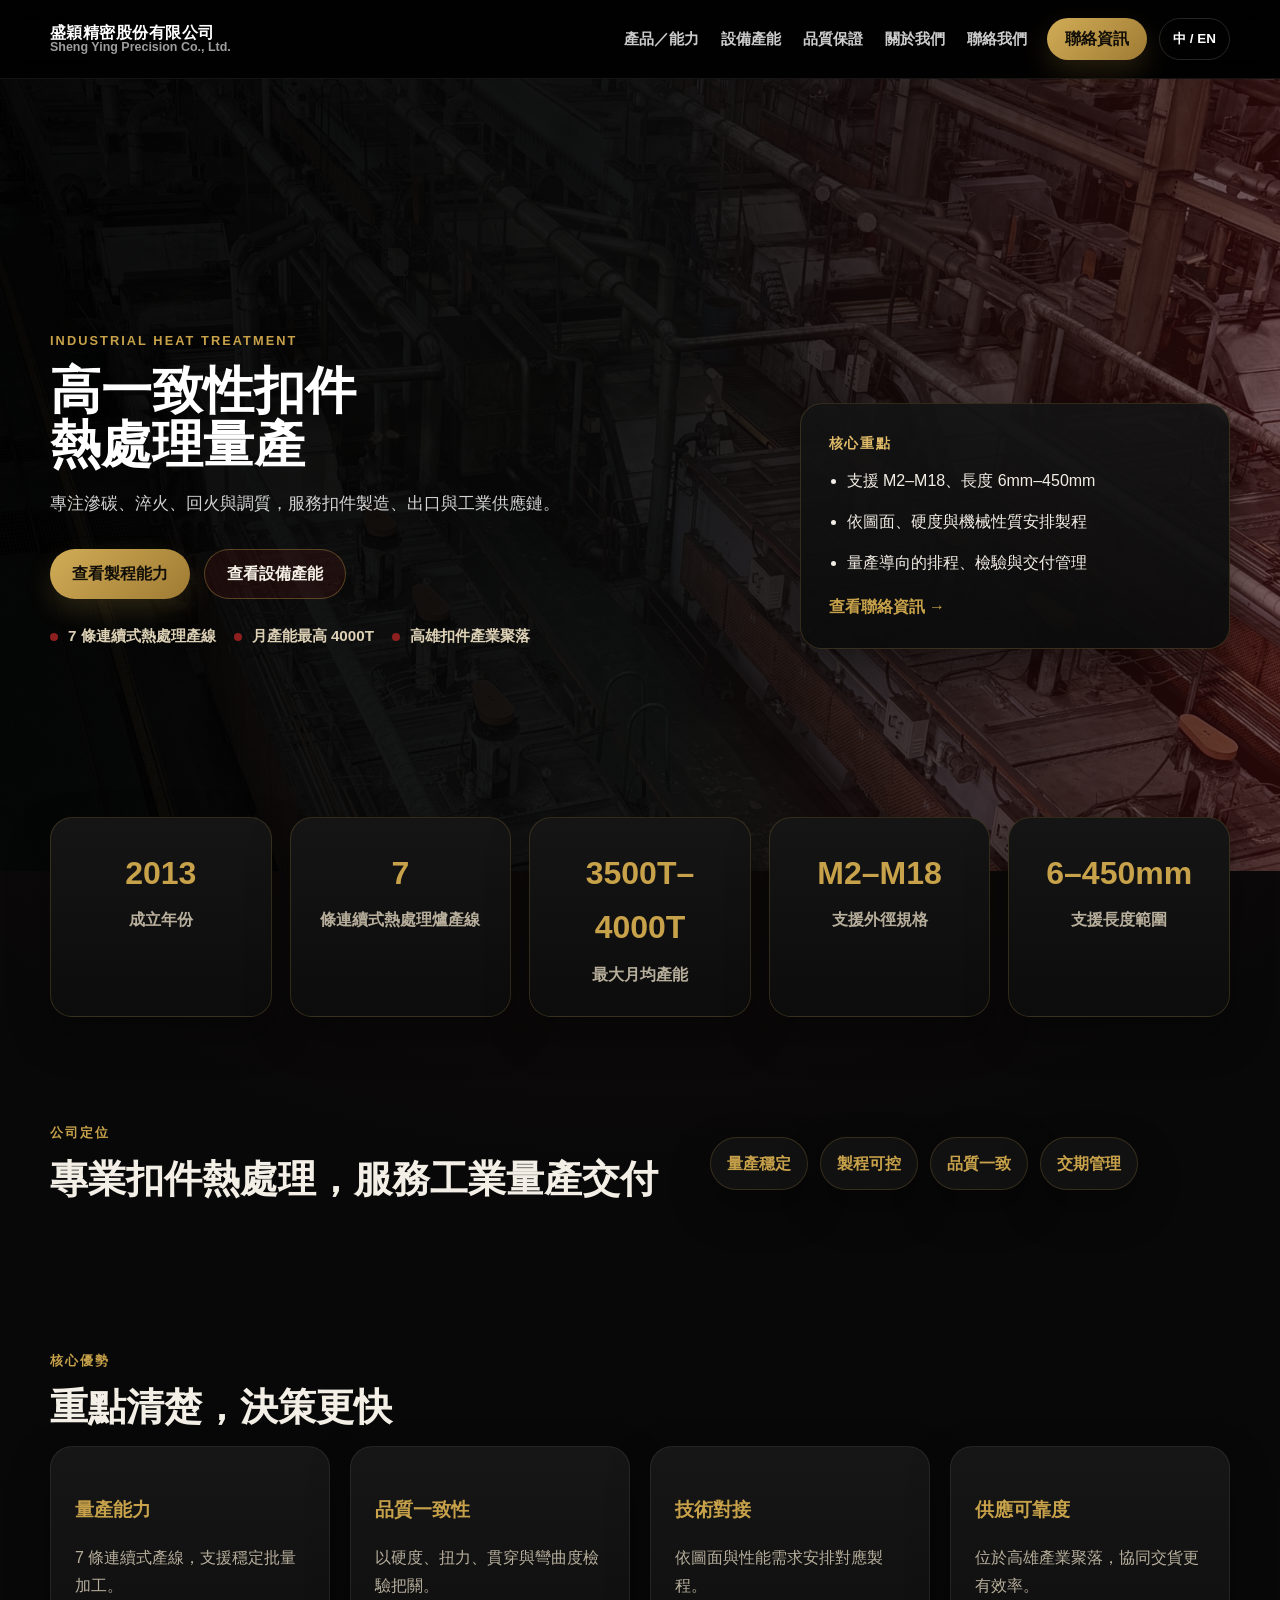
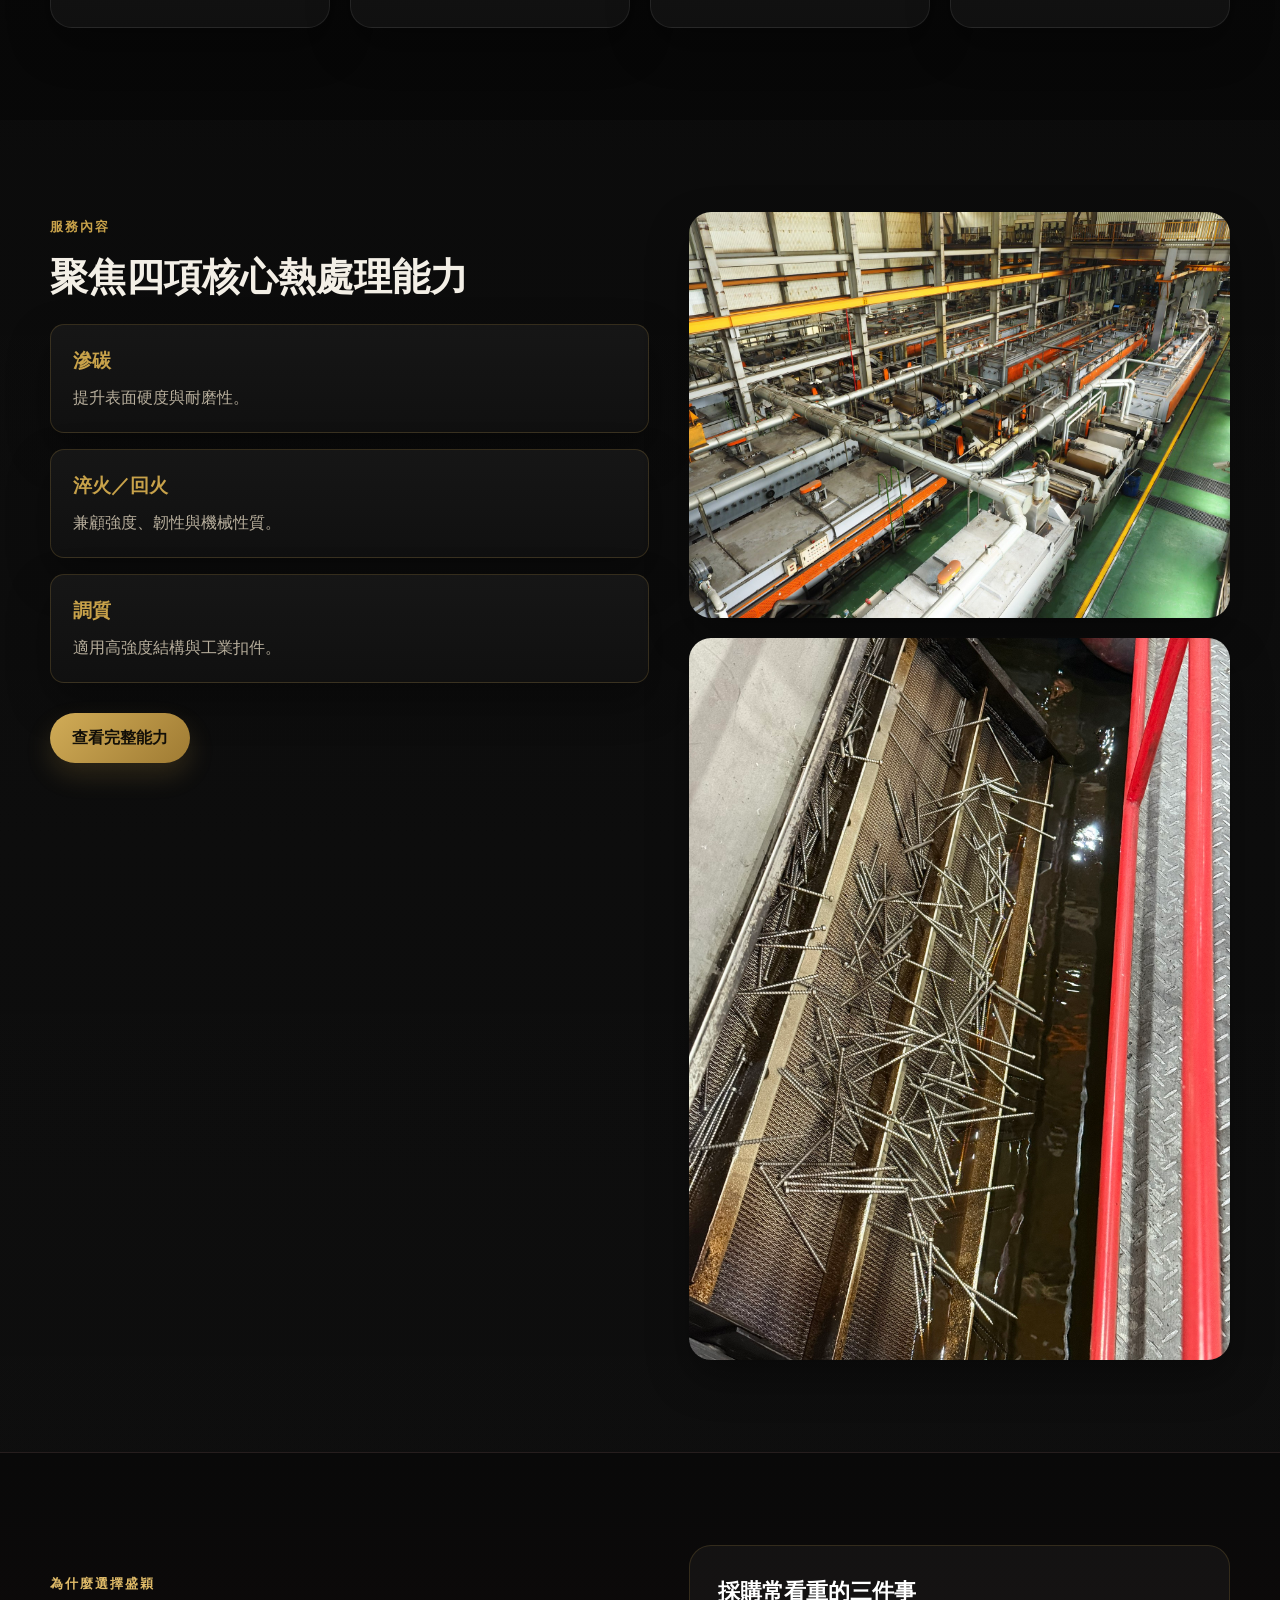
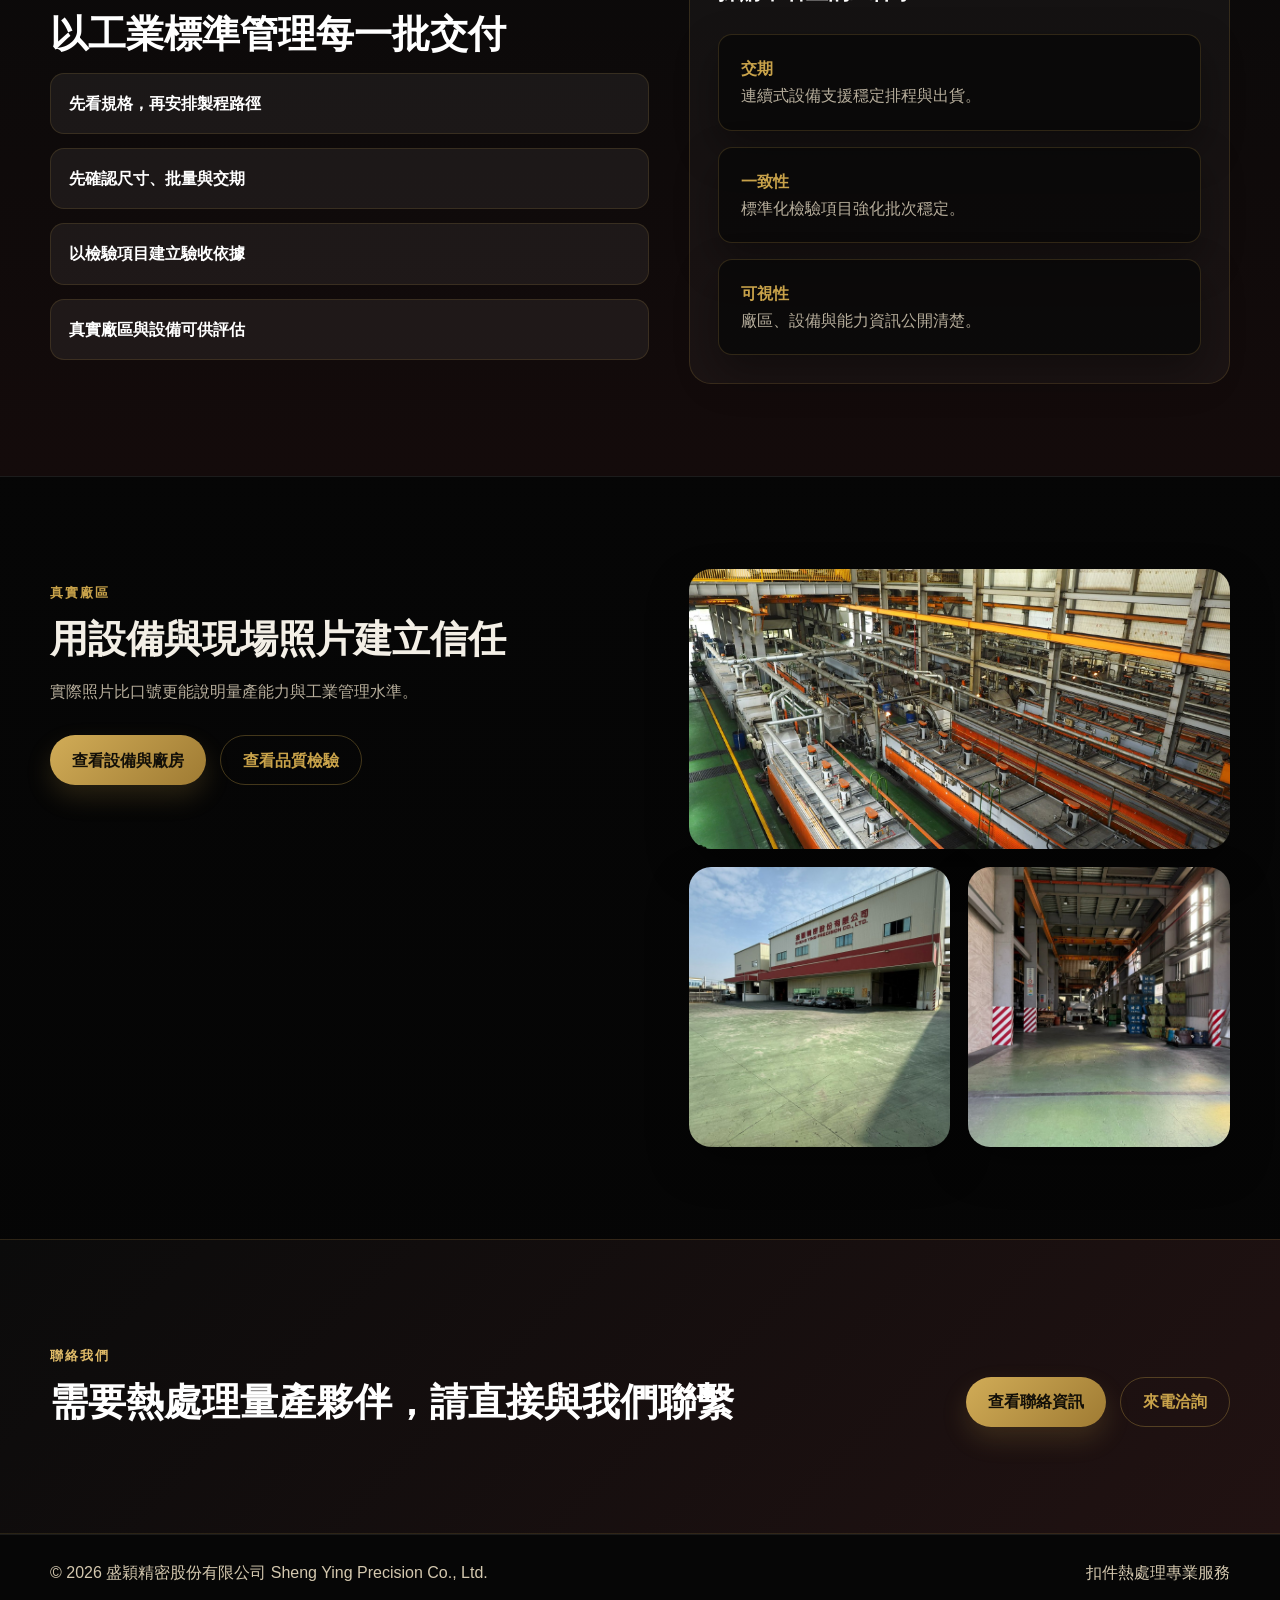
==== commit c2d89aec: "Refresh premium dark site theme" ====
--- a/index.html
+++ b/index.html
@@ -4,7 +4,7 @@
   <meta charset="UTF-8" />
   <meta name="viewport" content="width=device-width, initial-scale=1.0" />
   <title>盛穎精密股份有限公司｜扣件熱處理與量產解決方案</title>
-  <meta name="description" content="盛穎精密提供扣件熱處理量產服務，包含滲碳、淬火、回火與調質；7條連續式產線、月產能最高4000T，協助工程、採購與製造團隊穩定交付。" />
+  <meta name="description" content="盛穎精密提供扣件熱處理量產服務，包含滲碳、淬火、回火與調質；7條連續式產線、月產能最高4000T，穩定支援工業級量產交付。" />
   <link rel="stylesheet" href="assets/css/style.css" />
 </head>
 <body>
@@ -25,7 +25,7 @@
           <a href="contact.html" data-zh="聯絡我們" data-en="Contact">聯絡我們</a>
         </nav>
         <div class="header-actions">
-          <a href="contact.html#inquiry-form" class="btn btn-primary btn-header" data-zh="立即詢價" data-en="Request a Quote">立即詢價</a>
+          <a href="contact.html" class="btn btn-primary btn-header" data-zh="聯絡資訊" data-en="Contact Info">聯絡資訊</a>
           <button class="lang-tag" type="button" onclick="toggleLang()">中 / EN</button>
         </div>
       </div>
@@ -37,27 +37,27 @@
   <div class="hero-overlay"></div>
   <div class="container hero-content hero-grid">
     <div>
-      <p class="eyebrow" data-zh="B2B 扣件熱處理量產夥伴" data-en="B2B Fastener Heat Treatment Partner">B2B 扣件熱處理量產夥伴</p>
-      <h1 data-zh="為扣件製造商提供穩定交期、高一致性的熱處理解決方案" data-en="Reliable heat treatment for fastener manufacturers who need quality consistency and on-time delivery.">為扣件製造商提供穩定交期、高一致性的熱處理解決方案</h1>
-      <p class="hero-subtitle" data-zh="盛穎精密專注於滲碳、淬火、回火與調質製程，支援工程、採購與製造團隊快速評估規格、產能與交期，降低外包熱處理風險。" data-en="Sheng Ying Precision specializes in carburizing, quenching, tempering, and quench-and-temper services for engineering, procurement, and production teams that need fast evaluation of specs, capacity, and lead time.">盛穎精密專注於滲碳、淬火、回火與調質製程，支援工程、採購與製造團隊快速評估規格、產能與交期，降低外包熱處理風險。</p>
+      <p class="eyebrow" data-zh="Industrial Heat Treatment" data-en="Industrial Heat Treatment">Industrial Heat Treatment</p>
+      <h1 data-zh="高一致性扣件熱處理量產" data-en="Consistent fastener heat treatment at production scale.">高一致性扣件熱處理量產</h1>
+      <p class="hero-subtitle" data-zh="專注滲碳、淬火、回火與調質，服務扣件製造、出口與工業供應鏈。" data-en="Focused on carburizing, quenching, tempering, and quench-and-temper for fastener manufacturers, exporters, and industrial supply chains.">專注滲碳、淬火、回火與調質，服務扣件製造、出口與工業供應鏈。</p>
       <div class="hero-actions">
-        <a href="contact.html#inquiry-form" class="btn btn-primary" data-zh="Request a Quote｜立即詢價" data-en="Request a Quote">Request a Quote｜立即詢價</a>
-        <a href="process.html" class="btn btn-secondary" data-zh="查看製程能力" data-en="View Capabilities">查看製程能力</a>
+        <a href="process.html" class="btn btn-primary" data-zh="查看製程能力" data-en="View Capabilities">查看製程能力</a>
+        <a href="facility.html" class="btn btn-secondary" data-zh="查看設備產能" data-en="View Facility">查看設備產能</a>
       </div>
       <div class="hero-mini-points">
         <span data-zh="7 條連續式熱處理產線" data-en="7 continuous heat-treatment lines">7 條連續式熱處理產線</span>
         <span data-zh="月產能最高 4000T" data-en="Up to 4000T monthly capacity">月產能最高 4000T</span>
-        <span data-zh="服務工程／採購／出口客戶" data-en="Serving engineering, procurement, and export teams">服務工程／採購／出口客戶</span>
+        <span data-zh="高雄扣件產業聚落" data-en="Based in Kaohsiung's fastener cluster">高雄扣件產業聚落</span>
       </div>
     </div>
     <aside class="hero-panel">
-      <p class="hero-panel-kicker" data-zh="快速評估重點" data-en="Quick buyer checklist">快速評估重點</p>
+      <p class="hero-panel-kicker" data-zh="核心重點" data-en="At a glance">核心重點</p>
       <ul class="hero-checklist">
-        <li data-zh="支援 M2–M18、長度 6mm–450mm 扣件熱處理" data-en="Supports M2–M18 fasteners and lengths from 6mm–450mm">支援 M2–M18、長度 6mm–450mm 扣件熱處理</li>
-        <li data-zh="可依圖面、硬度與機械性質要求安排製程" data-en="Processes arranged around drawing, hardness, and mechanical property requirements">可依圖面、硬度與機械性質要求安排製程</li>
-        <li data-zh="以量產穩定性、交期管理與檢驗一致性為導向" data-en="Built around production stability, delivery control, and inspection consistency">以量產穩定性、交期管理與檢驗一致性為導向</li>
+        <li data-zh="支援 M2–M18、長度 6mm–450mm" data-en="Supports M2–M18 and lengths from 6mm–450mm">支援 M2–M18、長度 6mm–450mm</li>
+        <li data-zh="依圖面、硬度與機械性質安排製程" data-en="Process planning based on drawings, hardness, and mechanical properties">依圖面、硬度與機械性質安排製程</li>
+        <li data-zh="量產導向的排程、檢驗與交付管理" data-en="Production-focused scheduling, inspection, and delivery control">量產導向的排程、檢驗與交付管理</li>
       </ul>
-      <a href="contact.html#inquiry-form" class="text-link" data-zh="提交規格或詢問交期 →" data-en="Send your specification or lead-time request →">提交規格或詢問交期 →</a>
+      <a href="contact.html" class="text-link" data-zh="查看聯絡資訊 →" data-en="View contact details →">查看聯絡資訊 →</a>
     </aside>
   </div>
 </section>
@@ -90,14 +90,14 @@
 <section class="section trust-strip">
   <div class="container trust-grid">
     <div>
-      <p class="section-kicker" data-zh="為什麼採購與工程團隊選擇盛穎" data-en="Why buyers choose Sheng Ying">為什麼採購與工程團隊選擇盛穎</p>
-      <h2 class="section-title" data-zh="把外包熱處理，變成可控、可交付、可追蹤的供應能力" data-en="Turn outsourced heat treatment into a controlled, dependable supply capability.">把外包熱處理，變成可控、可交付、可追蹤的供應能力</h2>
+      <p class="section-kicker" data-zh="公司定位" data-en="Positioning">公司定位</p>
+      <h2 class="section-title" data-zh="專業扣件熱處理，服務工業量產交付" data-en="Professional fastener heat treatment for industrial-scale delivery.">專業扣件熱處理，服務工業量產交付</h2>
     </div>
     <div class="trust-badges">
-      <span class="trust-badge" data-zh="依產品規格安排製程" data-en="Process planned by spec">依產品規格安排製程</span>
-      <span class="trust-badge" data-zh="硬度／扭力／彎曲度檢驗" data-en="Hardness / torque / bend checks">硬度／扭力／彎曲度檢驗</span>
-      <span class="trust-badge" data-zh="真實廠區與設備展示" data-en="Real plant & equipment visuals">真實廠區與設備展示</span>
-      <span class="trust-badge" data-zh="支援量產與交期協調" data-en="Mass-production scheduling support">支援量產與交期協調</span>
+      <span class="trust-badge" data-zh="量產穩定" data-en="Stable production">量產穩定</span>
+      <span class="trust-badge" data-zh="製程可控" data-en="Controlled process">製程可控</span>
+      <span class="trust-badge" data-zh="品質一致" data-en="Consistent quality">品質一致</span>
+      <span class="trust-badge" data-zh="交期管理" data-en="Delivery management">交期管理</span>
     </div>
   </div>
 </section>
@@ -105,23 +105,23 @@
 <section class="section">
   <div class="container">
     <p class="section-kicker" data-zh="核心優勢" data-en="Core strengths">核心優勢</p>
-    <h2 class="section-title" data-zh="讓詢價更快、量產更穩、驗收更放心" data-en="Faster quoting, steadier production, more confident acceptance.">讓詢價更快、量產更穩、驗收更放心</h2>
+    <h2 class="section-title" data-zh="重點清楚，決策更快" data-en="Clear strengths for faster decisions.">重點清楚，決策更快</h2>
     <div class="cards cards-4 advantage-grid">
       <article class="info-card">
-        <h3 data-zh="量產能力" data-en="Production capacity">量產能力</h3>
-        <p data-zh="7 條連續式產線支援大批量、連續化加工，降低尖峰訂單的排程風險。" data-en="Seven continuous lines support large-volume, continuous processing and reduce scheduling risk for peak demand.">7 條連續式產線支援大批量、連續化加工，降低尖峰訂單的排程風險。</p>
+        <h3 data-zh="量產能力" data-en="Capacity">量產能力</h3>
+        <p data-zh="7 條連續式產線，支援穩定批量加工。" data-en="Seven continuous lines support steady batch production.">7 條連續式產線，支援穩定批量加工。</p>
       </article>
       <article class="info-card">
         <h3 data-zh="品質一致性" data-en="Quality consistency">品質一致性</h3>
-        <p data-zh="以硬度、扭力、貫穿與彎曲度檢驗把關，協助客戶降低批次差異與客訴風險。" data-en="Hardness, torque, drive, and bending checks help reduce batch variation and complaint risk.">以硬度、扭力、貫穿與彎曲度檢驗把關，協助客戶降低批次差異與客訴風險。</p>
-      </article>
-      <article class="info-card">
-        <h3 data-zh="技術對接效率" data-en="Technical alignment">技術對接效率</h3>
-        <p data-zh="可依圖面、尺寸、硬度與用途需求提供對應製程建議，讓工程與採購溝通更直接。" data-en="We align process recommendations with drawings, dimensions, hardness targets, and applications for smoother engineering-procurement communication.">可依圖面、尺寸、硬度與用途需求提供對應製程建議，讓工程與採購溝通更直接。</p>
-      </article>
-      <article class="info-card">
-        <h3 data-zh="供應鏈可靠度" data-en="Supply reliability">供應鏈可靠度</h3>
-        <p data-zh="位於高雄扣件產業聚落，便於與製造、出口與貿易客戶協同交貨與追蹤進度。" data-en="Located in Kaohsiung's fastener cluster for easier coordination with manufacturing, export, and trading customers.">位於高雄扣件產業聚落，便於與製造、出口與貿易客戶協同交貨與追蹤進度。</p>
+        <p data-zh="以硬度、扭力、貫穿與彎曲度檢驗把關。" data-en="Controlled through hardness, torque, drive, and bending checks.">以硬度、扭力、貫穿與彎曲度檢驗把關。</p>
+      </article>
+      <article class="info-card">
+        <h3 data-zh="技術對接" data-en="Technical alignment">技術對接</h3>
+        <p data-zh="依圖面與性能需求安排對應製程。" data-en="Processes are aligned to drawings and performance requirements.">依圖面與性能需求安排對應製程。</p>
+      </article>
+      <article class="info-card">
+        <h3 data-zh="供應可靠度" data-en="Supply reliability">供應可靠度</h3>
+        <p data-zh="位於高雄產業聚落，協同交貨更有效率。" data-en="Located in Kaohsiung's industrial cluster for efficient delivery coordination.">位於高雄產業聚落，協同交貨更有效率。</p>
       </article>
     </div>
   </div>
@@ -131,24 +131,23 @@
   <div class="container grid-2 align-start">
     <div class="text-block">
       <p class="section-kicker" data-zh="服務內容" data-en="Capabilities">服務內容</p>
-      <h2 class="section-title" data-zh="熱處理能力，讓非技術採購也能快速理解" data-en="Capabilities explained so buyers can evaluate quickly.">熱處理能力，讓非技術採購也能快速理解</h2>
-      <p class="section-lead" data-zh="我們不只列出製程名稱，而是對應到客戶實際想解決的問題：硬度、耐磨性、韌性、變形控制與量產交期。" data-en="We connect process names to the problems buyers actually need solved: hardness, wear resistance, toughness, distortion control, and production lead time.">我們不只列出製程名稱，而是對應到客戶實際想解決的問題：硬度、耐磨性、韌性、變形控制與量產交期。</p>
+      <h2 class="section-title" data-zh="聚焦四項核心熱處理能力" data-en="Focused on four core heat-treatment capabilities.">聚焦四項核心熱處理能力</h2>
       <div class="solution-list">
         <article class="solution-item">
           <h3 data-zh="滲碳" data-en="Carburizing">滲碳</h3>
-          <p data-zh="適合需要高表面硬度與耐磨性的扣件，同時保有心部韌性。" data-en="For fasteners needing high surface hardness and wear resistance while keeping a tough core.">適合需要高表面硬度與耐磨性的扣件，同時保有心部韌性。</p>
+          <p data-zh="提升表面硬度與耐磨性。" data-en="Improves surface hardness and wear resistance.">提升表面硬度與耐磨性。</p>
         </article>
         <article class="solution-item">
           <h3 data-zh="淬火／回火" data-en="Quenching / Tempering">淬火／回火</h3>
-          <p data-zh="協助產品達成指定機械性質，兼顧強度與脆性控制。" data-en="Helps parts meet target mechanical properties while balancing strength and brittleness control.">協助產品達成指定機械性質，兼顧強度與脆性控制。</p>
+          <p data-zh="兼顧強度、韌性與機械性質。" data-en="Balances strength, toughness, and mechanical properties.">兼顧強度、韌性與機械性質。</p>
         </article>
         <article class="solution-item">
           <h3 data-zh="調質" data-en="Quench & Temper">調質</h3>
-          <p data-zh="適用高強度結構或機械用扣件，兼顧韌性與穩定度。" data-en="For structural and high-strength fasteners that need both toughness and stability.">適用高強度結構或機械用扣件，兼顧韌性與穩定度。</p>
+          <p data-zh="適用高強度結構與工業扣件。" data-en="Suitable for high-strength structural and industrial fasteners.">適用高強度結構與工業扣件。</p>
         </article>
       </div>
       <div class="hero-actions">
-        <a href="process.html" class="btn btn-primary" data-zh="查看完整製程能力" data-en="See all capabilities">查看完整製程能力</a>
+        <a href="process.html" class="btn btn-primary" data-zh="查看完整能力" data-en="See all capabilities">查看完整能力</a>
       </div>
     </div>
     <div class="image-stack">
@@ -161,29 +160,29 @@
 <section class="section section-deep">
   <div class="container grid-2">
     <div class="text-block">
-      <p class="section-kicker" data-zh="Why choose us" data-en="Why choose us">Why choose us</p>
-      <h2 class="section-title" data-zh="從詢價到交貨，站在 B2B 採購流程思考" data-en="Designed around the real B2B buying and production workflow.">從詢價到交貨，站在 B2B 採購流程思考</h2>
+      <p class="section-kicker" data-zh="為什麼選擇盛穎" data-en="Why Sheng Ying">為什麼選擇盛穎</p>
+      <h2 class="section-title" data-zh="以工業標準管理每一批交付" data-en="Every batch managed with industrial discipline.">以工業標準管理每一批交付</h2>
       <ul class="feature-list">
-        <li data-zh="先看規格與用途，再安排適合的熱處理路徑" data-en="We evaluate specification and application before proposing a process route.">先看規格與用途，再安排適合的熱處理路徑</li>
-        <li data-zh="先確認尺寸、批量與交期，減少反覆往返溝通" data-en="We confirm size, volume, and lead time early to reduce back-and-forth communication.">先確認尺寸、批量與交期，減少反覆往返溝通</li>
-        <li data-zh="以檢驗項目與廠區展示提升供應商可信度" data-en="Inspection items and plant transparency strengthen supplier credibility.">以檢驗項目與廠區展示提升供應商可信度</li>
-        <li data-zh="提供明確聯絡窗口，讓工程、採購、業務都能快速對接" data-en="A clear contact path makes it easier for engineering, purchasing, and sales teams to connect quickly.">提供明確聯絡窗口，讓工程、採購、業務都能快速對接</li>
+        <li data-zh="先看規格，再安排製程路徑" data-en="Specification-first process planning">先看規格，再安排製程路徑</li>
+        <li data-zh="先確認尺寸、批量與交期" data-en="Early alignment on size, volume, and lead time">先確認尺寸、批量與交期</li>
+        <li data-zh="以檢驗項目建立驗收依據" data-en="Inspection checkpoints support acceptance">以檢驗項目建立驗收依據</li>
+        <li data-zh="真實廠區與設備可供評估" data-en="Real plant and equipment for evaluation">真實廠區與設備可供評估</li>
       </ul>
     </div>
     <div class="value-panel">
-      <h3 data-zh="採購決策常見關注點" data-en="Typical buyer concerns">採購決策常見關注點</h3>
+      <h3 data-zh="採購常看重的三件事" data-en="Three buyer priorities">採購常看重的三件事</h3>
       <div class="value-points">
         <article>
-          <strong data-zh="交期是否可控？" data-en="Can lead time be controlled?">交期是否可控？</strong>
-          <p data-zh="以連續式量產設備與排程能力支援穩定出貨。" data-en="Continuous production equipment and scheduling support steadier shipments.">以連續式量產設備與排程能力支援穩定出貨。</p>
+          <strong data-zh="交期" data-en="Lead time">交期</strong>
+          <p data-zh="連續式設備支援穩定排程與出貨。" data-en="Continuous equipment supports stable scheduling and shipping.">連續式設備支援穩定排程與出貨。</p>
         </article>
         <article>
-          <strong data-zh="品質是否一致？" data-en="Is quality consistent?">品質是否一致？</strong>
-          <p data-zh="以標準檢驗項目確認熱處理後的關鍵機械性質。" data-en="Standard inspection items verify the key mechanical properties after heat treatment.">以標準檢驗項目確認熱處理後的關鍵機械性質。</p>
+          <strong data-zh="一致性" data-en="Consistency">一致性</strong>
+          <p data-zh="標準化檢驗項目強化批次穩定。" data-en="Standard inspection items reinforce batch consistency.">標準化檢驗項目強化批次穩定。</p>
         </article>
         <article>
-          <strong data-zh="溝通是否有效率？" data-en="Is communication efficient?">溝通是否有效率？</strong>
-          <p data-zh="詢價表單縮短蒐集資訊時間，也方便先提供圖面與規格。" data-en="The inquiry form reduces information collection time and makes it easy to send drawings and specs first.">詢價表單縮短蒐集資訊時間，也方便先提供圖面與規格。</p>
+          <strong data-zh="可視性" data-en="Visibility">可視性</strong>
+          <p data-zh="廠區、設備與能力資訊公開清楚。" data-en="Facility, equipment, and capability information are presented clearly.">廠區、設備與能力資訊公開清楚。</p>
         </article>
       </div>
     </div>
@@ -193,9 +192,9 @@
 <section class="section">
   <div class="container grid-2 align-start">
     <div>
-      <p class="section-kicker" data-zh="真實廠區與產品情境" data-en="Real facility visuals">真實廠區與產品情境</p>
-      <h2 class="section-title" data-zh="用真實設備與現場照片建立信任" data-en="Build trust with real production and facility visuals.">用真實設備與現場照片建立信任</h2>
-      <p class="section-lead" data-zh="對 B2B 買家而言，看到真實的設備、廠區與生產環境，往往比空泛描述更能降低合作疑慮。" data-en="For B2B buyers, seeing the actual equipment, plant, and production environment reduces risk more effectively than generic marketing claims.">對 B2B 買家而言，看到真實的設備、廠區與生產環境，往往比空泛描述更能降低合作疑慮。</p>
+      <p class="section-kicker" data-zh="真實廠區" data-en="Facility visuals">真實廠區</p>
+      <h2 class="section-title" data-zh="用設備與現場照片建立信任" data-en="Build trust through real facility visuals.">用設備與現場照片建立信任</h2>
+      <p class="section-lead" data-zh="實際照片比口號更能說明量產能力與工業管理水準。" data-en="Real facility imagery shows production capability and industrial control better than slogans.">實際照片比口號更能說明量產能力與工業管理水準。</p>
       <div class="hero-actions">
         <a href="facility.html" class="btn btn-primary" data-zh="查看設備與廠房" data-en="View facility">查看設備與廠房</a>
         <a href="quality.html" class="btn btn-secondary btn-dark-outline" data-zh="查看品質檢驗" data-en="View quality">查看品質檢驗</a>
@@ -209,71 +208,15 @@
   </div>
 </section>
 
-<section class="section section-alt">
-  <div class="container grid-2 align-start">
-    <div class="contact-card contact-card-tight">
-      <p class="section-kicker" data-zh="快速詢價" data-en="Quick RFQ">快速詢價</p>
-      <h2 class="section-title" data-zh="用最少欄位，先開始合作對話" data-en="Start the conversation with a short RFQ form.">用最少欄位，先開始合作對話</h2>
-      <p class="section-lead" data-zh="只要留下公司、聯絡方式、需求重點與規格摘要，即可快速送出詢問；若有圖面或檔案，可於寄信時再附上。" data-en="Submit your company, contact details, requirement summary, and specification notes. Drawings or files can be attached when your email opens.">只要留下公司、聯絡方式、需求重點與規格摘要，即可快速送出詢問；若有圖面或檔案，可於寄信時再附上。</p>
-      <ul class="mini-list">
-        <li data-zh="適合詢問：新案評估、量產報價、交期確認、替代供應商開發" data-en="Best for: new project evaluation, production quotation, lead-time check, alternate supplier sourcing">適合詢問：新案評估、量產報價、交期確認、替代供應商開發</li>
-        <li data-zh="送出後將開啟您的 Email 草稿，不會破壞既有網站功能" data-en="Submission opens your email draft and preserves the site's simple static workflow">送出後將開啟您的 Email 草稿，不會破壞既有網站功能</li>
-      </ul>
-    </div>
-    <form class="inquiry-form" id="inquiry-form" data-mailto="sy.huachin@gmail.com">
-      <div class="form-grid">
-        <label>
-          <span data-zh="公司名稱" data-en="Company">公司名稱</span>
-          <input type="text" name="company" required />
-        </label>
-        <label>
-          <span data-zh="聯絡人" data-en="Name">聯絡人</span>
-          <input type="text" name="name" required />
-        </label>
-        <label>
-          <span data-zh="Email" data-en="Email">Email</span>
-          <input type="email" name="email" required />
-        </label>
-        <label>
-          <span data-zh="電話" data-en="Phone">電話</span>
-          <input type="text" name="phone" />
-        </label>
-        <label>
-          <span data-zh="需求類型" data-en="Inquiry Type">需求類型</span>
-          <select name="inquiryType">
-            <option value="RFQ">RFQ / Quote</option>
-            <option value="New Project">New Project</option>
-            <option value="Lead Time">Lead Time</option>
-            <option value="Quality Requirement">Quality Requirement</option>
-          </select>
-        </label>
-        <label>
-          <span data-zh="預估數量" data-en="Estimated Volume">預估數量</span>
-          <input type="text" name="volume" placeholder="例如：月需求 50T" />
-        </label>
-        <label class="full-width">
-          <span data-zh="產品／規格摘要" data-en="Product / Specification Summary">產品／規格摘要</span>
-          <textarea name="specification" rows="5" required placeholder="例如：M8 建築螺絲、目標硬度、圖面需求、交期... "></textarea>
-        </label>
-      </div>
-      <div class="form-actions">
-        <button type="submit" class="btn btn-primary" data-zh="送出詢價" data-en="Send Inquiry">送出詢價</button>
-        <a href="mailto:sy.huachin@gmail.com" class="btn btn-secondary btn-dark-outline" data-zh="直接寄信" data-en="Email Directly">直接寄信</a>
-      </div>
-      <p class="form-note" data-zh="送出後將開啟預設信箱草稿。若您使用企業郵件系統，也可直接來信至 sy.huachin@gmail.com 或來電 +886-7-607-5381。" data-en="Submitting opens your default email draft. You can also email sy.huachin@gmail.com or call +886-7-607-5381.">送出後將開啟預設信箱草稿。若您使用企業郵件系統，也可直接來信至 sy.huachin@gmail.com 或來電 +886-7-607-5381。</p>
-    </form>
-  </div>
-</section>
-
 <section class="section cta-banner">
   <div class="container cta-banner-inner">
     <div>
-      <p class="section-kicker" data-zh="下一步" data-en="Next step">下一步</p>
-      <h2 class="section-title" data-zh="如果您正在找可量產、可溝通、可交付的熱處理供應商，歡迎立即洽詢" data-en="If you need a heat-treatment supplier that can scale, communicate, and deliver, contact us today.">如果您正在找可量產、可溝通、可交付的熱處理供應商，歡迎立即洽詢</h2>
+      <p class="section-kicker" data-zh="聯絡我們" data-en="Contact">聯絡我們</p>
+      <h2 class="section-title" data-zh="需要熱處理量產夥伴，請直接與我們聯繫" data-en="Need a heat-treatment production partner? Contact us directly.">需要熱處理量產夥伴，請直接與我們聯繫</h2>
     </div>
     <div class="hero-actions">
-      <a href="contact.html#inquiry-form" class="btn btn-primary" data-zh="立即詢價" data-en="Request a Quote">立即詢價</a>
-      <a href="tel:+88676075381" class="btn btn-secondary btn-dark-outline" data-zh="來電洽詢" data-en="Call Us">來電洽詢</a>
+      <a href="contact.html" class="btn btn-primary" data-zh="查看聯絡資訊" data-en="Contact details">查看聯絡資訊</a>
+      <a href="tel:+88676075381" class="btn btn-secondary btn-dark-outline" data-zh="來電洽詢" data-en="Call us">來電洽詢</a>
     </div>
   </div>
 </section>
@@ -285,7 +228,7 @@
         <p data-zh="扣件熱處理專業服務" data-en="Fastener Heat Treatment Specialist">扣件熱處理專業服務</p>
       </div>
     </footer>
-    <a href="contact.html#inquiry-form" class="floating-cta" data-zh="立即詢價" data-en="Request a Quote">立即詢價</a>
+    <a href="contact.html" class="floating-cta" data-zh="聯絡資訊" data-en="Contact">聯絡資訊</a>
   </div>
   <script src="assets/site.js"></script>
 </body>
--- a/assets/css/style.css
+++ b/assets/css/style.css
@@ -1,15 +1,18 @@
 :root{
-  --bg:#f4f6f8;
-  --surface:#ffffff;
-  --surface-2:#e9eef3;
-  --ink:#18212b;
-  --muted:#61707e;
-  --primary:#1b365d;
-  --primary-dark:#12263f;
-  --accent:#ff6b00;
-  --accent-dark:#d35600;
-  --line:#d7dde3;
-  --shadow:0 14px 36px rgba(17,24,39,.10);
+  --bg:#050505;
+  --surface:#101010;
+  --surface-2:#161616;
+  --surface-3:#1d1d1d;
+  --ink:#f3efe6;
+  --muted:#b7ae9c;
+  --primary:#050505;
+  --primary-dark:#000000;
+  --accent:#c8a24a;
+  --accent-dark:#9b7b34;
+  --accent-red:#8d1f1f;
+  --line:rgba(200,162,74,.20);
+  --line-soft:rgba(255,255,255,.08);
+  --shadow:0 18px 40px rgba(0,0,0,.34);
   --radius:22px;
   --radius-sm:14px;
   --container:min(1180px, calc(100% - 32px));
@@ -21,7 +24,9 @@
   margin:0;
   font-family:"Segoe UI","Noto Sans TC","PingFang TC","Microsoft JhengHei",Arial,sans-serif;
   color:var(--ink);
-  background:var(--bg);
+  background:
+    radial-gradient(circle at top, rgba(141,31,31,.12), transparent 26%),
+    linear-gradient(180deg, #090909 0%, #050505 100%);
   line-height:1.7;
 }
 img{max-width:100%;display:block}
@@ -33,200 +38,129 @@
 
 .site-header{
   position:sticky;top:0;z-index:1000;
-  background:rgba(18,38,63,.95);
+  background:rgba(0,0,0,.9);
   color:#fff;
-  border-bottom:1px solid rgba(255,255,255,.08);
-  backdrop-filter:blur(10px);
-}
-.nav-wrap{
-  min-height:78px;
-  display:flex;align-items:center;gap:20px;
-}
-.brand{
-  display:flex;flex-direction:column;line-height:1.12;
-  margin-right:auto;
-}
-.brand-cn{font-size:1.02rem;font-weight:800}
-.brand-en{font-size:.78rem;color:rgba(255,255,255,.72);font-weight:600}
+  border-bottom:1px solid var(--line-soft);
+  backdrop-filter:blur(12px);
+}
+.nav-wrap{min-height:78px;display:flex;align-items:center;gap:20px}
+.brand{display:flex;flex-direction:column;line-height:1.12;margin-right:auto}
+.brand-cn{font-size:1.02rem;font-weight:800;letter-spacing:.03em}
+.brand-en{font-size:.78rem;color:rgba(255,255,255,.62);font-weight:600}
 .site-nav{display:flex;align-items:center;gap:22px}
-.site-nav a{
-  color:rgba(255,255,255,.86);
-  font-size:.95rem;font-weight:700;
-}
-.site-nav a:hover,.site-nav a.active{color:#fff}
+.site-nav a{color:rgba(255,255,255,.8);font-size:.95rem;font-weight:700}
+.site-nav a:hover,.site-nav a.active{color:var(--accent)}
 .header-actions{display:flex;align-items:center;gap:12px}
-.lang-tag{
-  border:1px solid rgba(255,255,255,.18);
-  color:#fff;border-radius:999px;
-  padding:9px 13px;font-size:.84rem;font-weight:800;
-  cursor:pointer;
-  user-select:none;
-  background:transparent;
-}
-.menu-toggle{
-  display:none;
-  border:1px solid rgba(255,255,255,.18);
-  background:transparent;color:#fff;
-  border-radius:999px;padding:10px 14px;cursor:pointer;
-}
-
-.hero{
-  position:relative;overflow:hidden;
-  min-height:82vh;display:flex;align-items:center;
-  background:var(--primary-dark);
-}
+.lang-tag,.menu-toggle{
+  border:1px solid rgba(255,255,255,.14);
+  color:#fff;background:transparent;border-radius:999px;cursor:pointer;
+}
+.lang-tag{padding:9px 13px;font-size:.84rem;font-weight:800;user-select:none}
+.menu-toggle{display:none;padding:10px 14px}
+
+.hero{position:relative;overflow:hidden;min-height:82vh;display:flex;align-items:center;background:var(--primary-dark)}
 .hero-home{min-height:88vh}
-.hero-image{
-  position:absolute;inset:0;
-  width:100%;height:100%;object-fit:cover;
-}
-.hero-overlay{
-  position:absolute;inset:0;
-  background:linear-gradient(90deg, rgba(10,18,30,.84) 0%, rgba(20,38,62,.70) 45%, rgba(27,54,93,.34) 100%);
-}
-.hero-content{
-  position:relative;z-index:1;
-  color:#fff;padding:110px 0 94px;
-}
-.hero-grid{
-  display:grid;
-  grid-template-columns:minmax(0, 1.25fr) minmax(280px, .75fr);
-  gap:32px;align-items:end;
-}
-.eyebrow{
-  display:inline-block;
-  letter-spacing:.16em;
-  text-transform:uppercase;
-  font-size:.84rem;font-weight:900;
-  color:#dfe9f5;margin-bottom:16px;
-}
-.hero h1{
-  margin:0;
-  font-size:clamp(2.2rem,4vw,4rem);
-  line-height:1.08;
-  max-width:12ch;
-}
-.hero-subtitle{
-  max-width:720px;
-  margin-top:18px;
-  color:#e4eef8;
-  font-size:1.06rem;
-}
-.hero-actions{
-  display:flex;gap:14px;flex-wrap:wrap;
-  margin-top:30px;
-}
-.hero-mini-points{
-  display:flex;gap:18px;flex-wrap:wrap;
-  margin-top:24px;color:#dce9f8;font-weight:700;font-size:.95rem;
-}
+.hero-image{position:absolute;inset:0;width:100%;height:100%;object-fit:cover;filter:saturate(.4) brightness(.45) contrast(1.05)}
+.hero-overlay{position:absolute;inset:0;background:linear-gradient(90deg, rgba(0,0,0,.9) 0%, rgba(11,11,11,.82) 52%, rgba(141,31,31,.26) 100%)}
+.hero-content{position:relative;z-index:1;color:#fff;padding:110px 0 94px}
+.hero-grid{display:grid;grid-template-columns:minmax(0,1.25fr) minmax(280px,.75fr);gap:32px;align-items:end}
+.eyebrow,.section-kicker{
+  display:inline-block;letter-spacing:.16em;text-transform:uppercase;
+  font-size:.8rem;font-weight:900;margin-bottom:12px;color:var(--accent)
+}
+.hero h1{margin:0;font-size:clamp(2.3rem,4vw,4rem);line-height:1.06;max-width:12ch}
+.hero-subtitle{max-width:640px;margin-top:18px;color:rgba(255,255,255,.82);font-size:1.05rem}
+.hero-actions{display:flex;gap:14px;flex-wrap:wrap;margin-top:30px}
+.hero-mini-points{display:flex;gap:18px;flex-wrap:wrap;margin-top:24px;color:#ddd1b6;font-weight:700;font-size:.95rem}
 .hero-mini-points span{position:relative;padding-left:18px}
-.hero-mini-points span::before{
-  content:"";position:absolute;left:0;top:.65em;
-  width:8px;height:8px;border-radius:50%;background:var(--accent);
-}
+.hero-mini-points span::before{content:"";position:absolute;left:0;top:.65em;width:8px;height:8px;border-radius:50%;background:var(--accent-red)}
 .hero-panel{
-  position:relative;z-index:1;
-  background:rgba(255,255,255,.10);
-  border:1px solid rgba(255,255,255,.16);
-  border-radius:var(--radius);
-  padding:28px;
-  box-shadow:var(--shadow);
-  backdrop-filter:blur(12px);
-}
-.hero-panel-kicker{margin:0 0 12px;font-size:.85rem;letter-spacing:.14em;text-transform:uppercase;color:#ffb27a;font-weight:900}
-.hero-checklist{margin:0;padding-left:18px;display:grid;gap:14px;color:#f3f7fb}
-.text-link{display:inline-block;margin-top:16px;font-weight:800;color:#fff}
+  position:relative;z-index:1;background:linear-gradient(180deg, rgba(20,20,20,.92), rgba(12,12,12,.96));
+  border:1px solid var(--line);border-radius:var(--radius);padding:28px;box-shadow:var(--shadow)
+}
+.hero-panel-kicker{margin:0 0 12px;font-size:.85rem;letter-spacing:.14em;text-transform:uppercase;color:#e1bc69;font-weight:900}
+.hero-checklist{margin:0;padding-left:18px;display:grid;gap:14px;color:#f1ede5}
+.text-link{display:inline-block;margin-top:16px;font-weight:800;color:var(--accent)}
+
 .btn{
-  display:inline-flex;align-items:center;justify-content:center;
-  min-height:50px;padding:0 22px;
-  border-radius:999px;font-weight:800;
-  transition:.18s ease;
-  border:none;cursor:pointer;
+  display:inline-flex;align-items:center;justify-content:center;min-height:50px;padding:0 22px;
+  border-radius:999px;font-weight:800;transition:.18s ease;border:none;cursor:pointer
 }
 .btn-header{min-height:42px;padding:0 18px}
-.btn-primary{background:var(--accent);color:#fff}
-.btn-primary:hover{background:#e56000}
-.btn-secondary{
-  color:#fff;border:1px solid rgba(255,255,255,.28);
-  background:rgba(255,255,255,.08)
-}
-.btn-secondary:hover{background:rgba(255,255,255,.14)}
-.btn-dark-outline{border-color:rgba(24,33,43,.16);background:transparent;color:var(--primary)}
-.btn-dark-outline:hover{background:rgba(27,54,93,.06)}
+.btn-primary{background:linear-gradient(135deg, #d1ac57, #9f7b33);color:#120f08;box-shadow:0 12px 26px rgba(200,162,74,.18)}
+.btn-primary:hover{transform:translateY(-1px);filter:brightness(1.03)}
+.btn-secondary{color:#f6f1e7;border:1px solid rgba(200,162,74,.36);background:rgba(141,31,31,.14)}
+.btn-secondary:hover{background:rgba(141,31,31,.22)}
+.btn-dark-outline{border-color:rgba(200,162,74,.32);background:transparent;color:var(--accent)}
+.btn-dark-outline:hover{background:rgba(200,162,74,.08)}
 
 .stat-band{margin-top:-54px;position:relative;z-index:3}
 .stat-grid{display:grid;grid-template-columns:repeat(4,1fr);gap:18px}
 .stat-grid-5{grid-template-columns:repeat(5,1fr)}
-.stat-card{
-  background:var(--surface);
-  border-radius:var(--radius);
-  box-shadow:var(--shadow);
-  border:1px solid rgba(255,255,255,.82);
-  padding:28px 24px;text-align:center;
-}
-.stat-number{display:block;font-size:2rem;font-weight:900;color:var(--primary)}
+.stat-card{background:linear-gradient(180deg, #151515, #0c0c0c);border-radius:var(--radius);box-shadow:var(--shadow);border:1px solid var(--line);padding:28px 24px;text-align:center}
+.stat-number{display:block;font-size:2rem;font-weight:900;color:var(--accent)}
 .stat-label{display:block;margin-top:6px;color:var(--muted);font-weight:700}
 
 .section{padding:92px 0}
-.section-alt{background:var(--surface-2)}
-.section-deep{background:linear-gradient(180deg, var(--primary-dark), var(--primary));color:#fff}
-.section-kicker{color:var(--accent);letter-spacing:.14em;text-transform:uppercase;font-size:.8rem;font-weight:900;margin-bottom:10px}
-.section-deep .section-kicker,.page-banner .section-kicker,.cta-banner .section-kicker{color:#ffb27a}
+.section-alt{background:linear-gradient(180deg, rgba(255,255,255,.015), rgba(255,255,255,.03))}
+.section-deep{background:linear-gradient(180deg, #090909, #140b0b);color:#fff;border-top:1px solid var(--line-soft);border-bottom:1px solid var(--line-soft)}
+.section-deep .section-kicker,.page-banner .section-kicker,.cta-banner .section-kicker{color:#e1bc69}
 .section-title{margin:0 0 16px;font-size:clamp(1.9rem,3vw,2.6rem);line-height:1.2}
-.section-lead{margin:0;color:var(--muted);max-width:820px}
-.section-deep .section-lead,.page-banner .section-lead{color:rgba(255,255,255,.82)}
+.section-lead,.note{margin:0;color:var(--muted);max-width:820px}
+.section-deep .section-lead,.page-banner .section-lead{color:rgba(255,255,255,.78)}
 .grid-2{display:grid;grid-template-columns:1.05fr .95fr;gap:40px;align-items:center}
 .align-start{align-items:start}
 .text-block p{margin:0 0 16px}
 .text-block p:last-child{margin-bottom:0}
-.image-card img{width:100%;height:100%;min-height:360px;object-fit:cover;border-radius:var(--radius);box-shadow:var(--shadow)}
+.image-card img,.contact-visual img{width:100%;height:100%;min-height:360px;object-fit:cover;border-radius:var(--radius);box-shadow:var(--shadow)}
 .image-stack{display:grid;gap:20px}
 .image-stack .image-card img{min-height:240px}
 
 .cards{display:grid;gap:20px}
 .cards-3{grid-template-columns:repeat(3,1fr)}
 .cards-4{grid-template-columns:repeat(4,1fr)}
-.info-card{background:var(--surface);border:1px solid #edf1f4;border-radius:var(--radius);box-shadow:var(--shadow);padding:28px 24px}
-.info-card h3{margin:0 0 10px;color:var(--primary);font-size:1.15rem}
-.info-card p{margin:0;color:var(--muted)}
-.info-card strong{display:block;font-size:1.12rem;color:var(--primary)}
+.info-card,.process-card,.solution-item,.value-points article,.spec-item,.contact-card{
+  background:linear-gradient(180deg, var(--surface-2), var(--surface));
+  border:1px solid var(--line-soft);border-radius:var(--radius);box-shadow:var(--shadow)
+}
+.info-card{padding:28px 24px}
+.info-card h3,.process-body h3,.solution-item h3,.value-points strong,.info-card strong,.contact-value a{color:var(--accent)}
+.info-card p,.process-body p,.solution-item p,.value-points p{margin:0;color:var(--muted)}
+.info-card strong{display:block;font-size:1.12rem}
 .info-card.compact{text-align:center;padding:24px 18px}
 .info-card.compact h3{margin-bottom:0}
-.section-deep .info-card{background:rgba(255,255,255,.08);border-color:rgba(255,255,255,.12);color:#fff;box-shadow:none}
+.section-deep .info-card{background:rgba(255,255,255,.04);border-color:rgba(200,162,74,.16);color:#fff;box-shadow:none}
 .section-deep .info-card h3,.section-deep .info-card strong{color:#fff}
-.section-deep .info-card p{color:rgba(255,255,255,.8)}
+.section-deep .info-card p{color:rgba(255,255,255,.76)}
 .advantage-grid .info-card{height:100%}
 
 .trust-strip{padding-bottom:28px}
 .trust-grid{display:grid;grid-template-columns:1.1fr .9fr;gap:24px;align-items:center}
 .trust-badges{display:flex;gap:12px;flex-wrap:wrap;justify-content:flex-start}
-.trust-badge{background:var(--surface);border:1px solid var(--line);border-radius:999px;padding:12px 16px;font-weight:800;color:var(--primary);box-shadow:var(--shadow)}
+.trust-badge{background:#111;border:1px solid var(--line);border-radius:999px;padding:12px 16px;font-weight:800;color:var(--accent);box-shadow:var(--shadow)}
 
 .process-grid{display:grid;grid-template-columns:repeat(2,1fr);gap:22px}
-.process-card{background:var(--surface);border-radius:var(--radius);box-shadow:var(--shadow);overflow:hidden;border:1px solid #edf1f4}
-.process-card img{width:100%;height:230px;object-fit:cover}
+.process-card{overflow:hidden}
+.process-card img{width:100%;height:230px;object-fit:cover;filter:brightness(.9)}
 .process-body{padding:24px}
-.process-body h3{margin:0 0 12px;color:var(--primary);font-size:1.18rem}
-.process-body p{margin:0;color:var(--muted)}
+.process-body h3{margin:0 0 12px;font-size:1.18rem}
 
 .solution-list,.value-points{display:grid;gap:16px;margin-top:24px}
-.solution-item,.value-points article{background:var(--surface);padding:20px 22px;border-radius:var(--radius-sm);border:1px solid var(--line);box-shadow:var(--shadow)}
-.solution-item h3,.value-points strong{margin:0 0 8px;color:var(--primary)}
-.solution-item p,.value-points p{margin:0;color:var(--muted)}
-.value-panel{background:rgba(255,255,255,.08);border:1px solid rgba(255,255,255,.12);border-radius:var(--radius);padding:28px}
-.value-panel h3{margin:0 0 20px;font-size:1.35rem}
-.value-points article{background:rgba(255,255,255,.95)}
+.solution-item,.value-points article{padding:20px 22px;border-radius:var(--radius-sm);border-color:var(--line)}
+.solution-item h3,.value-points strong{margin:0 0 8px}
+.value-panel{background:rgba(255,255,255,.04);border:1px solid rgba(200,162,74,.18);border-radius:var(--radius);padding:28px}
+.value-panel h3{margin:0 0 20px;font-size:1.35rem;color:#fff}
+.value-points article{background:rgba(7,7,7,.75)}
 
 .specs{display:grid;grid-template-columns:repeat(3,1fr);gap:18px;margin-top:28px}
-.spec-item{background:var(--surface);border-radius:var(--radius-sm);padding:18px;border:1px solid #edf1f4;box-shadow:var(--shadow)}
+.spec-item{border-radius:var(--radius-sm);padding:18px}
 .spec-item .label{display:block;color:var(--muted);font-size:.88rem;font-weight:800}
-.spec-item .value{display:block;margin-top:6px;color:var(--primary);font-size:1.08rem;font-weight:900}
+.spec-item .value{display:block;margin-top:6px;color:var(--accent);font-size:1.08rem;font-weight:900}
 
 .feature-list{list-style:none;padding:0;margin:0;display:grid;gap:14px}
-.feature-list li{background:var(--surface);border-radius:var(--radius-sm);box-shadow:var(--shadow);border:1px solid #edf1f4;padding:16px 18px;font-weight:700}
-.section-deep .feature-list li{background:rgba(255,255,255,.08);color:#fff;border-color:rgba(255,255,255,.12);box-shadow:none}
-.feature-list-light li{background:var(--surface)}
+.feature-list li{background:linear-gradient(180deg, #121212, #0b0b0b);border-radius:var(--radius-sm);box-shadow:var(--shadow);border:1px solid var(--line-soft);padding:16px 18px;font-weight:700;color:#eee3cc}
+.section-deep .feature-list li{background:rgba(255,255,255,.06);color:#fff;border-color:rgba(200,162,74,.16);box-shadow:none}
+.feature-list-light li{background:linear-gradient(180deg, #151515, #0d0d0d)}
 .mini-list{margin:18px 0 0;padding-left:20px;color:var(--muted)}
 
 .gallery-grid{display:grid;grid-template-columns:repeat(2,1fr);gap:18px}
@@ -236,55 +170,45 @@
 
 .contact-grid{display:grid;grid-template-columns:.92fr 1.08fr;gap:26px}
 .contact-grid-wide{grid-template-columns:.9fr 1.1fr}
-.contact-card,.inquiry-form{background:var(--surface);border-radius:var(--radius);box-shadow:var(--shadow);padding:30px}
+.contact-card{padding:30px}
 .contact-card-tight{padding:34px}
-.contact-item{padding:14px 0;border-top:1px solid var(--line)}
+.contact-item{padding:14px 0;border-top:1px solid var(--line-soft)}
 .contact-item:first-child{padding-top:0;border-top:0}
 .contact-label{display:block;color:var(--muted);font-size:.9rem;font-weight:800}
 .contact-value{display:block;margin-top:4px;font-weight:700}
-.contact-value a{color:var(--primary)}
-.contact-visual img{width:100%;height:100%;min-height:360px;object-fit:cover;border-radius:var(--radius);box-shadow:var(--shadow)}
-
-.form-grid{display:grid;grid-template-columns:repeat(2,1fr);gap:18px}
-.form-grid label{display:grid;gap:8px;font-weight:700;color:var(--primary)}
-.form-grid input,.form-grid select,.form-grid textarea{width:100%;padding:14px 16px;border:1px solid var(--line);border-radius:14px;background:#fff;color:var(--ink)}
-.form-grid textarea{resize:vertical;min-height:140px}
-.full-width{grid-column:1 / -1}
-.form-actions{display:flex;gap:12px;flex-wrap:wrap;margin-top:24px}
-.form-note{margin:16px 0 0;color:var(--muted);font-size:.95rem}
-
-.page-banner{background:linear-gradient(135deg, var(--primary-dark), var(--primary));color:#fff;padding:74px 0 54px}
+
+.page-banner{background:linear-gradient(135deg, #090909, #1a1010);color:#fff;padding:74px 0 54px;border-bottom:1px solid var(--line-soft)}
 .page-banner .section-title{margin-bottom:10px}
 .page-banner-actions .banner-flex{display:flex;align-items:end;justify-content:space-between;gap:24px;flex-wrap:wrap}
 
-.cta-banner{background:linear-gradient(135deg, #173050, #21426d);color:#fff}
+.cta-banner{background:linear-gradient(135deg, #0b0b0b, #211212);color:#fff;border-top:1px solid rgba(200,162,74,.16);border-bottom:1px solid rgba(200,162,74,.16)}
 .cta-banner-inner{display:flex;justify-content:space-between;align-items:center;gap:24px;flex-wrap:wrap}
 
-.site-footer{background:#0f1720;color:#dce3ea;padding:24px 0;margin-top:auto}
+.site-footer{background:#060606;color:#d4c8af;padding:24px 0;margin-top:auto;border-top:1px solid var(--line-soft)}
 .footer-wrap{display:flex;justify-content:space-between;gap:20px;align-items:center;flex-wrap:wrap}
 .footer-wrap p{margin:0}
-.note{color:var(--muted);font-size:.94rem}
 .floating-cta{display:none}
 
-@media (max-width: 980px){
+@media (max-width:980px){
   .menu-toggle{display:inline-flex}
-  .site-nav{position:absolute;left:16px;right:16px;top:76px;display:none;flex-direction:column;align-items:flex-start;gap:12px;background:#fff;color:var(--ink);border-radius:18px;padding:16px;border:1px solid var(--line);box-shadow:var(--shadow)}
-  .site-nav a{color:var(--ink)}
+  .site-nav{position:absolute;left:16px;right:16px;top:76px;display:none;flex-direction:column;align-items:flex-start;gap:12px;background:#0d0d0d;color:var(--ink);border-radius:18px;padding:16px;border:1px solid var(--line);box-shadow:var(--shadow)}
+  .site-nav a{color:#f1ece0}
   .site-nav.open{display:flex}
   .header-actions .btn-header{display:none}
-  .hero-grid,.grid-2,.cards-3,.cards-4,.process-grid,.contact-grid,.contact-grid-wide,.specs,.stat-grid,.stat-grid-5,.gallery-grid,.trust-grid,.form-grid{grid-template-columns:1fr}
+  .hero-grid,.grid-2,.cards-3,.cards-4,.process-grid,.contact-grid,.contact-grid-wide,.specs,.stat-grid,.stat-grid-5,.gallery-grid,.trust-grid{grid-template-columns:1fr}
   .banner-flex,.cta-banner-inner{flex-direction:column;align-items:flex-start}
-  .gallery-grid .wide,.full-width{grid-column:auto}
-}
-@media (max-width: 640px){
+  .gallery-grid .wide{grid-column:auto}
+}
+
+@media (max-width:640px){
   .hero,.hero-home{min-height:auto}
   .hero-content{padding:98px 0 76px}
   .hero h1{max-width:none;font-size:clamp(2rem,8vw,2.8rem)}
-  .btn,.form-actions .btn{width:100%}
+  .btn{width:100%}
   .section{padding:74px 0}
   .image-card img,.contact-visual img{min-height:280px}
   .header-actions{margin-left:auto}
   .lang-tag{padding:8px 10px}
-  .floating-cta{display:flex;position:fixed;left:16px;right:16px;bottom:16px;z-index:999;justify-content:center;align-items:center;min-height:52px;border-radius:999px;background:var(--accent);color:#fff;font-weight:900;box-shadow:0 18px 40px rgba(0,0,0,.22)}
+  .floating-cta{display:flex;position:fixed;left:16px;right:16px;bottom:16px;z-index:999;justify-content:center;align-items:center;min-height:52px;border-radius:999px;background:linear-gradient(135deg, #d1ac57, #9f7b33);color:#120f08;font-weight:900;box-shadow:0 18px 40px rgba(0,0,0,.35)}
   body{padding-bottom:82px}
 }
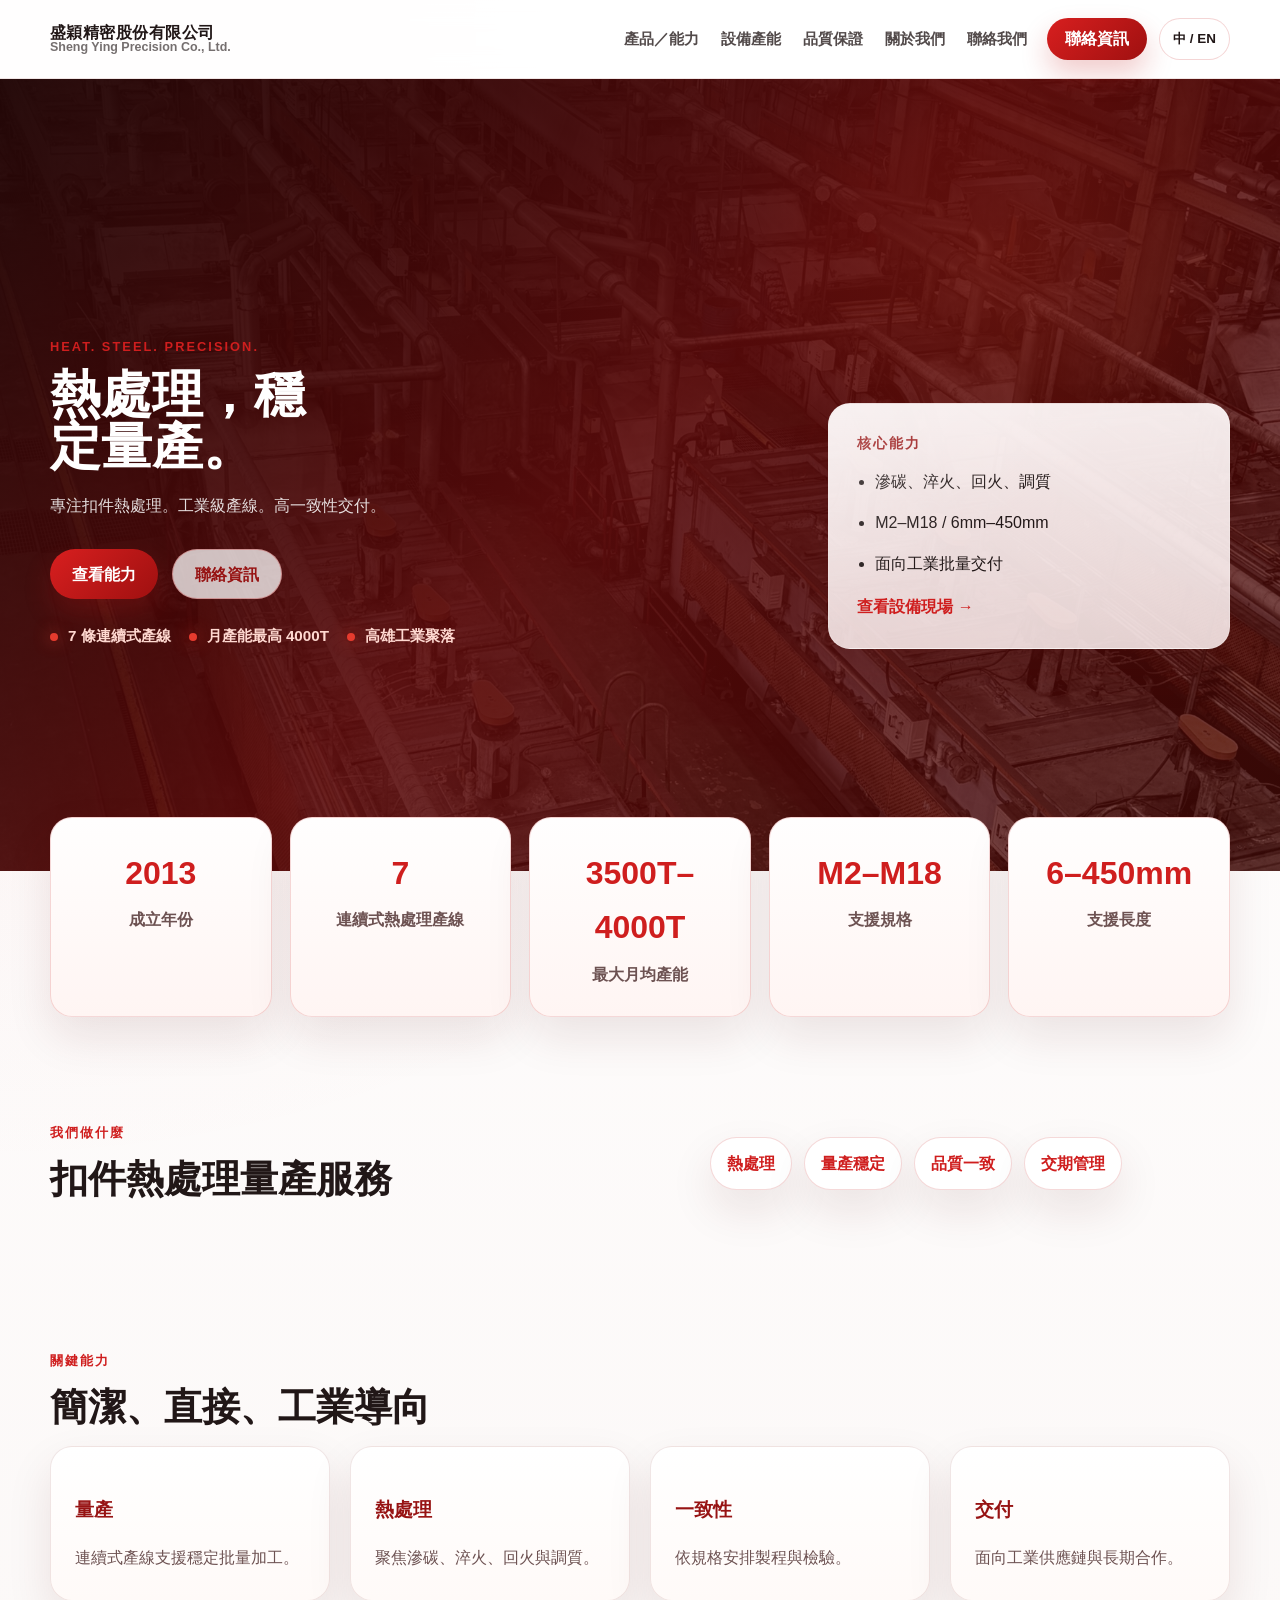
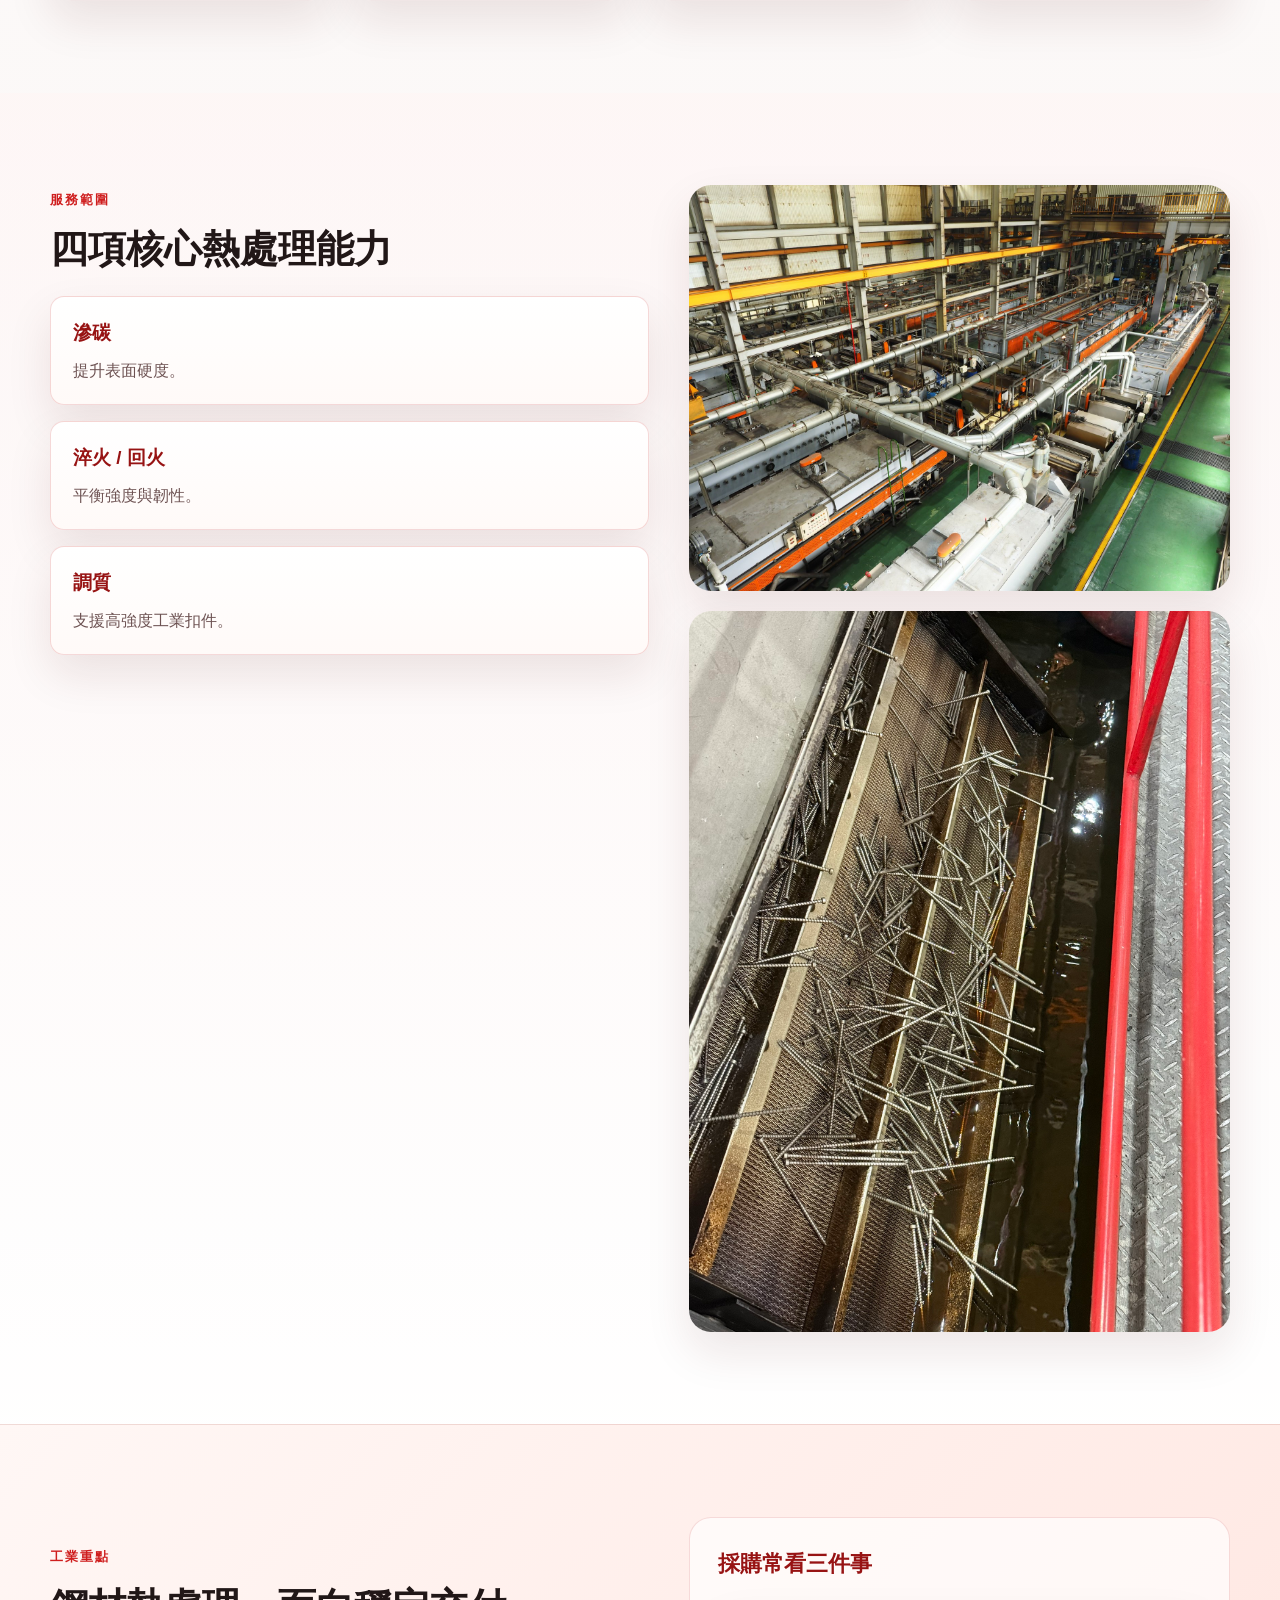
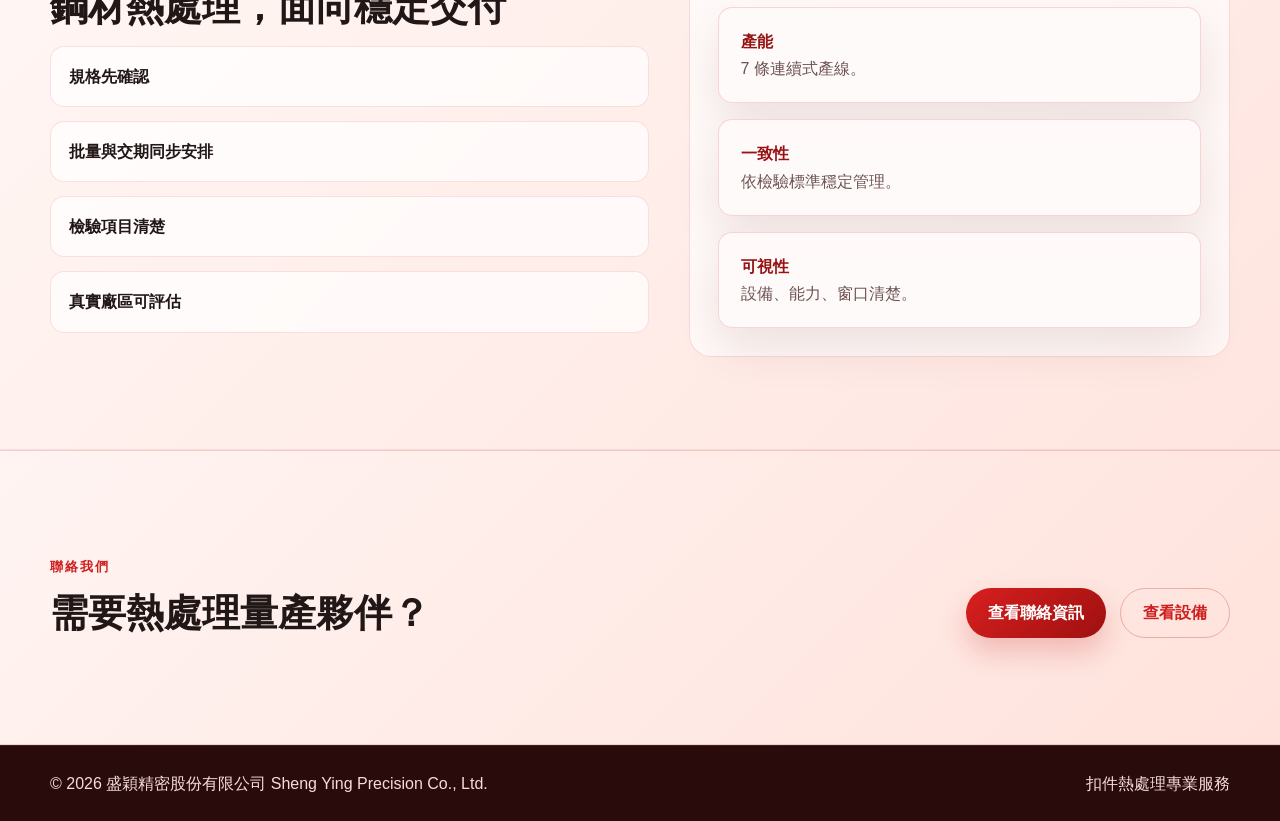
==== commit d6fe467c: "Refresh industrial site styling and contact page" ====
--- a/index.html
+++ b/index.html
@@ -37,27 +37,27 @@
   <div class="hero-overlay"></div>
   <div class="container hero-content hero-grid">
     <div>
-      <p class="eyebrow" data-zh="Industrial Heat Treatment" data-en="Industrial Heat Treatment">Industrial Heat Treatment</p>
-      <h1 data-zh="高一致性扣件熱處理量產" data-en="Consistent fastener heat treatment at production scale.">高一致性扣件熱處理量產</h1>
-      <p class="hero-subtitle" data-zh="專注滲碳、淬火、回火與調質，服務扣件製造、出口與工業供應鏈。" data-en="Focused on carburizing, quenching, tempering, and quench-and-temper for fastener manufacturers, exporters, and industrial supply chains.">專注滲碳、淬火、回火與調質，服務扣件製造、出口與工業供應鏈。</p>
+      <p class="eyebrow" data-zh="Heat. Steel. Precision." data-en="Heat. Steel. Precision.">Heat. Steel. Precision.</p>
+      <h1 data-zh="熱處理，穩定量產。" data-en="Heat-treated for steady production.">熱處理，穩定量產。</h1>
+      <p class="hero-subtitle" data-zh="專注扣件熱處理。工業級產線。高一致性交付。" data-en="Fastener heat treatment. Industrial lines. Consistent delivery.">專注扣件熱處理。工業級產線。高一致性交付。</p>
       <div class="hero-actions">
-        <a href="process.html" class="btn btn-primary" data-zh="查看製程能力" data-en="View Capabilities">查看製程能力</a>
-        <a href="facility.html" class="btn btn-secondary" data-zh="查看設備產能" data-en="View Facility">查看設備產能</a>
+        <a href="process.html" class="btn btn-primary" data-zh="查看能力" data-en="View Capabilities">查看能力</a>
+        <a href="contact.html" class="btn btn-secondary" data-zh="聯絡資訊" data-en="Contact Info">聯絡資訊</a>
       </div>
       <div class="hero-mini-points">
-        <span data-zh="7 條連續式熱處理產線" data-en="7 continuous heat-treatment lines">7 條連續式熱處理產線</span>
-        <span data-zh="月產能最高 4000T" data-en="Up to 4000T monthly capacity">月產能最高 4000T</span>
-        <span data-zh="高雄扣件產業聚落" data-en="Based in Kaohsiung's fastener cluster">高雄扣件產業聚落</span>
+        <span data-zh="7 條連續式產線" data-en="7 continuous lines">7 條連續式產線</span>
+        <span data-zh="月產能最高 4000T" data-en="Up to 4000T per month">月產能最高 4000T</span>
+        <span data-zh="高雄工業聚落" data-en="Kaohsiung industrial base">高雄工業聚落</span>
       </div>
     </div>
     <aside class="hero-panel">
-      <p class="hero-panel-kicker" data-zh="核心重點" data-en="At a glance">核心重點</p>
+      <p class="hero-panel-kicker" data-zh="核心能力" data-en="Core Capability">核心能力</p>
       <ul class="hero-checklist">
-        <li data-zh="支援 M2–M18、長度 6mm–450mm" data-en="Supports M2–M18 and lengths from 6mm–450mm">支援 M2–M18、長度 6mm–450mm</li>
-        <li data-zh="依圖面、硬度與機械性質安排製程" data-en="Process planning based on drawings, hardness, and mechanical properties">依圖面、硬度與機械性質安排製程</li>
-        <li data-zh="量產導向的排程、檢驗與交付管理" data-en="Production-focused scheduling, inspection, and delivery control">量產導向的排程、檢驗與交付管理</li>
+        <li data-zh="滲碳、淬火、回火、調質" data-en="Carburizing, quenching, tempering, quench & temper">滲碳、淬火、回火、調質</li>
+        <li data-zh="M2–M18 / 6mm–450mm" data-en="M2–M18 / 6mm–450mm">M2–M18 / 6mm–450mm</li>
+        <li data-zh="面向工業批量交付" data-en="Built for industrial batch delivery">面向工業批量交付</li>
       </ul>
-      <a href="contact.html" class="text-link" data-zh="查看聯絡資訊 →" data-en="View contact details →">查看聯絡資訊 →</a>
+      <a href="facility.html" class="text-link" data-zh="查看設備現場 →" data-en="See the facility →">查看設備現場 →</a>
     </aside>
   </div>
 </section>
@@ -70,7 +70,7 @@
     </article>
     <article class="stat-card">
       <span class="stat-number">7</span>
-      <span class="stat-label" data-zh="條連續式熱處理爐產線" data-en="Continuous Lines">條連續式熱處理爐產線</span>
+      <span class="stat-label" data-zh="連續式熱處理產線" data-en="Continuous Lines">連續式熱處理產線</span>
     </article>
     <article class="stat-card">
       <span class="stat-number">3500T–4000T</span>
@@ -78,11 +78,11 @@
     </article>
     <article class="stat-card">
       <span class="stat-number">M2–M18</span>
-      <span class="stat-label" data-zh="支援外徑規格" data-en="Thread Range">支援外徑規格</span>
+      <span class="stat-label" data-zh="支援規格" data-en="Thread Range">支援規格</span>
     </article>
     <article class="stat-card">
       <span class="stat-number">6–450mm</span>
-      <span class="stat-label" data-zh="支援長度範圍" data-en="Length Range">支援長度範圍</span>
+      <span class="stat-label" data-zh="支援長度" data-en="Length Range">支援長度</span>
     </article>
   </div>
 </section>
@@ -90,38 +90,38 @@
 <section class="section trust-strip">
   <div class="container trust-grid">
     <div>
-      <p class="section-kicker" data-zh="公司定位" data-en="Positioning">公司定位</p>
-      <h2 class="section-title" data-zh="專業扣件熱處理，服務工業量產交付" data-en="Professional fastener heat treatment for industrial-scale delivery.">專業扣件熱處理，服務工業量產交付</h2>
+      <p class="section-kicker" data-zh="我們做什麼" data-en="What We Do">我們做什麼</p>
+      <h2 class="section-title" data-zh="扣件熱處理量產服務" data-en="Fastener heat treatment for production scale.">扣件熱處理量產服務</h2>
     </div>
     <div class="trust-badges">
+      <span class="trust-badge" data-zh="熱處理" data-en="Heat treatment">熱處理</span>
       <span class="trust-badge" data-zh="量產穩定" data-en="Stable production">量產穩定</span>
-      <span class="trust-badge" data-zh="製程可控" data-en="Controlled process">製程可控</span>
       <span class="trust-badge" data-zh="品質一致" data-en="Consistent quality">品質一致</span>
-      <span class="trust-badge" data-zh="交期管理" data-en="Delivery management">交期管理</span>
+      <span class="trust-badge" data-zh="交期管理" data-en="Lead-time control">交期管理</span>
     </div>
   </div>
 </section>
 
 <section class="section">
   <div class="container">
-    <p class="section-kicker" data-zh="核心優勢" data-en="Core strengths">核心優勢</p>
-    <h2 class="section-title" data-zh="重點清楚，決策更快" data-en="Clear strengths for faster decisions.">重點清楚，決策更快</h2>
+    <p class="section-kicker" data-zh="關鍵能力" data-en="Key Capabilities">關鍵能力</p>
+    <h2 class="section-title" data-zh="簡潔、直接、工業導向" data-en="Clear, direct, industrial.">簡潔、直接、工業導向</h2>
     <div class="cards cards-4 advantage-grid">
       <article class="info-card">
-        <h3 data-zh="量產能力" data-en="Capacity">量產能力</h3>
-        <p data-zh="7 條連續式產線，支援穩定批量加工。" data-en="Seven continuous lines support steady batch production.">7 條連續式產線，支援穩定批量加工。</p>
-      </article>
-      <article class="info-card">
-        <h3 data-zh="品質一致性" data-en="Quality consistency">品質一致性</h3>
-        <p data-zh="以硬度、扭力、貫穿與彎曲度檢驗把關。" data-en="Controlled through hardness, torque, drive, and bending checks.">以硬度、扭力、貫穿與彎曲度檢驗把關。</p>
-      </article>
-      <article class="info-card">
-        <h3 data-zh="技術對接" data-en="Technical alignment">技術對接</h3>
-        <p data-zh="依圖面與性能需求安排對應製程。" data-en="Processes are aligned to drawings and performance requirements.">依圖面與性能需求安排對應製程。</p>
-      </article>
-      <article class="info-card">
-        <h3 data-zh="供應可靠度" data-en="Supply reliability">供應可靠度</h3>
-        <p data-zh="位於高雄產業聚落，協同交貨更有效率。" data-en="Located in Kaohsiung's industrial cluster for efficient delivery coordination.">位於高雄產業聚落，協同交貨更有效率。</p>
+        <h3 data-zh="量產" data-en="Production">量產</h3>
+        <p data-zh="連續式產線支援穩定批量加工。" data-en="Continuous lines support stable batch output.">連續式產線支援穩定批量加工。</p>
+      </article>
+      <article class="info-card">
+        <h3 data-zh="熱處理" data-en="Heat Treatment">熱處理</h3>
+        <p data-zh="聚焦滲碳、淬火、回火與調質。" data-en="Focused on carburizing, quenching, tempering, and quench & temper.">聚焦滲碳、淬火、回火與調質。</p>
+      </article>
+      <article class="info-card">
+        <h3 data-zh="一致性" data-en="Consistency">一致性</h3>
+        <p data-zh="依規格安排製程與檢驗。" data-en="Processes and inspections aligned to spec.">依規格安排製程與檢驗。</p>
+      </article>
+      <article class="info-card">
+        <h3 data-zh="交付" data-en="Delivery">交付</h3>
+        <p data-zh="面向工業供應鏈與長期合作。" data-en="Built for industrial supply and long-term delivery.">面向工業供應鏈與長期合作。</p>
       </article>
     </div>
   </div>
@@ -130,24 +130,21 @@
 <section class="section section-alt">
   <div class="container grid-2 align-start">
     <div class="text-block">
-      <p class="section-kicker" data-zh="服務內容" data-en="Capabilities">服務內容</p>
-      <h2 class="section-title" data-zh="聚焦四項核心熱處理能力" data-en="Focused on four core heat-treatment capabilities.">聚焦四項核心熱處理能力</h2>
+      <p class="section-kicker" data-zh="服務範圍" data-en="Service Scope">服務範圍</p>
+      <h2 class="section-title" data-zh="四項核心熱處理能力" data-en="Four core heat-treatment processes.">四項核心熱處理能力</h2>
       <div class="solution-list">
         <article class="solution-item">
           <h3 data-zh="滲碳" data-en="Carburizing">滲碳</h3>
-          <p data-zh="提升表面硬度與耐磨性。" data-en="Improves surface hardness and wear resistance.">提升表面硬度與耐磨性。</p>
+          <p data-zh="提升表面硬度。" data-en="Higher surface hardness.">提升表面硬度。</p>
         </article>
         <article class="solution-item">
-          <h3 data-zh="淬火／回火" data-en="Quenching / Tempering">淬火／回火</h3>
-          <p data-zh="兼顧強度、韌性與機械性質。" data-en="Balances strength, toughness, and mechanical properties.">兼顧強度、韌性與機械性質。</p>
+          <h3 data-zh="淬火 / 回火" data-en="Quenching / Tempering">淬火 / 回火</h3>
+          <p data-zh="平衡強度與韌性。" data-en="Balanced strength and toughness.">平衡強度與韌性。</p>
         </article>
         <article class="solution-item">
           <h3 data-zh="調質" data-en="Quench & Temper">調質</h3>
-          <p data-zh="適用高強度結構與工業扣件。" data-en="Suitable for high-strength structural and industrial fasteners.">適用高強度結構與工業扣件。</p>
-        </article>
-      </div>
-      <div class="hero-actions">
-        <a href="process.html" class="btn btn-primary" data-zh="查看完整能力" data-en="See all capabilities">查看完整能力</a>
+          <p data-zh="支援高強度工業扣件。" data-en="For high-strength industrial fasteners.">支援高強度工業扣件。</p>
+        </article>
       </div>
     </div>
     <div class="image-stack">
@@ -160,50 +157,31 @@
 <section class="section section-deep">
   <div class="container grid-2">
     <div class="text-block">
-      <p class="section-kicker" data-zh="為什麼選擇盛穎" data-en="Why Sheng Ying">為什麼選擇盛穎</p>
-      <h2 class="section-title" data-zh="以工業標準管理每一批交付" data-en="Every batch managed with industrial discipline.">以工業標準管理每一批交付</h2>
+      <p class="section-kicker" data-zh="工業重點" data-en="Industrial Focus">工業重點</p>
+      <h2 class="section-title" data-zh="鋼材熱處理，面向穩定交付" data-en="Steel heat treatment for reliable delivery.">鋼材熱處理，面向穩定交付</h2>
       <ul class="feature-list">
-        <li data-zh="先看規格，再安排製程路徑" data-en="Specification-first process planning">先看規格，再安排製程路徑</li>
-        <li data-zh="先確認尺寸、批量與交期" data-en="Early alignment on size, volume, and lead time">先確認尺寸、批量與交期</li>
-        <li data-zh="以檢驗項目建立驗收依據" data-en="Inspection checkpoints support acceptance">以檢驗項目建立驗收依據</li>
-        <li data-zh="真實廠區與設備可供評估" data-en="Real plant and equipment for evaluation">真實廠區與設備可供評估</li>
+        <li data-zh="規格先確認" data-en="Spec-first planning">規格先確認</li>
+        <li data-zh="批量與交期同步安排" data-en="Volume and lead time aligned early">批量與交期同步安排</li>
+        <li data-zh="檢驗項目清楚" data-en="Clear inspection checkpoints">檢驗項目清楚</li>
+        <li data-zh="真實廠區可評估" data-en="Real facility visibility">真實廠區可評估</li>
       </ul>
     </div>
     <div class="value-panel">
-      <h3 data-zh="採購常看重的三件事" data-en="Three buyer priorities">採購常看重的三件事</h3>
+      <h3 data-zh="採購常看三件事" data-en="Three buyer priorities">採購常看三件事</h3>
       <div class="value-points">
         <article>
-          <strong data-zh="交期" data-en="Lead time">交期</strong>
-          <p data-zh="連續式設備支援穩定排程與出貨。" data-en="Continuous equipment supports stable scheduling and shipping.">連續式設備支援穩定排程與出貨。</p>
+          <strong data-zh="產能" data-en="Capacity">產能</strong>
+          <p data-zh="7 條連續式產線。" data-en="7 continuous lines.">7 條連續式產線。</p>
         </article>
         <article>
           <strong data-zh="一致性" data-en="Consistency">一致性</strong>
-          <p data-zh="標準化檢驗項目強化批次穩定。" data-en="Standard inspection items reinforce batch consistency.">標準化檢驗項目強化批次穩定。</p>
+          <p data-zh="依檢驗標準穩定管理。" data-en="Managed with repeatable inspection standards.">依檢驗標準穩定管理。</p>
         </article>
         <article>
           <strong data-zh="可視性" data-en="Visibility">可視性</strong>
-          <p data-zh="廠區、設備與能力資訊公開清楚。" data-en="Facility, equipment, and capability information are presented clearly.">廠區、設備與能力資訊公開清楚。</p>
-        </article>
-      </div>
-    </div>
-  </div>
-</section>
-
-<section class="section">
-  <div class="container grid-2 align-start">
-    <div>
-      <p class="section-kicker" data-zh="真實廠區" data-en="Facility visuals">真實廠區</p>
-      <h2 class="section-title" data-zh="用設備與現場照片建立信任" data-en="Build trust through real facility visuals.">用設備與現場照片建立信任</h2>
-      <p class="section-lead" data-zh="實際照片比口號更能說明量產能力與工業管理水準。" data-en="Real facility imagery shows production capability and industrial control better than slogans.">實際照片比口號更能說明量產能力與工業管理水準。</p>
-      <div class="hero-actions">
-        <a href="facility.html" class="btn btn-primary" data-zh="查看設備與廠房" data-en="View facility">查看設備與廠房</a>
-        <a href="quality.html" class="btn btn-secondary btn-dark-outline" data-zh="查看品質檢驗" data-en="View quality">查看品質檢驗</a>
-      </div>
-    </div>
-    <div class="gallery-grid gallery-grid-rich">
-      <img src="assets/images/furnace_top_2.jpg" alt="盛穎精密熱處理產線側視" class="wide" />
-      <img src="assets/images/exterior.jpg" alt="盛穎精密廠房外觀" />
-      <img src="assets/images/entrance.jpg" alt="盛穎精密廠區入口" />
+          <p data-zh="設備、能力、窗口清楚。" data-en="Facility, capability, and contact are clearly shown.">設備、能力、窗口清楚。</p>
+        </article>
+      </div>
     </div>
   </div>
 </section>
@@ -212,11 +190,11 @@
   <div class="container cta-banner-inner">
     <div>
       <p class="section-kicker" data-zh="聯絡我們" data-en="Contact">聯絡我們</p>
-      <h2 class="section-title" data-zh="需要熱處理量產夥伴，請直接與我們聯繫" data-en="Need a heat-treatment production partner? Contact us directly.">需要熱處理量產夥伴，請直接與我們聯繫</h2>
+      <h2 class="section-title" data-zh="需要熱處理量產夥伴？" data-en="Need a heat-treatment production partner?">需要熱處理量產夥伴？</h2>
     </div>
     <div class="hero-actions">
-      <a href="contact.html" class="btn btn-primary" data-zh="查看聯絡資訊" data-en="Contact details">查看聯絡資訊</a>
-      <a href="tel:+88676075381" class="btn btn-secondary btn-dark-outline" data-zh="來電洽詢" data-en="Call us">來電洽詢</a>
+      <a href="contact.html" class="btn btn-primary" data-zh="查看聯絡資訊" data-en="Contact Info">查看聯絡資訊</a>
+      <a href="facility.html" class="btn btn-secondary btn-dark-outline" data-zh="查看設備" data-en="View Facility">查看設備</a>
     </div>
   </div>
 </section>
@@ -228,7 +206,7 @@
         <p data-zh="扣件熱處理專業服務" data-en="Fastener Heat Treatment Specialist">扣件熱處理專業服務</p>
       </div>
     </footer>
-    <a href="contact.html" class="floating-cta" data-zh="聯絡資訊" data-en="Contact">聯絡資訊</a>
+    <a href="contact.html" class="floating-cta" data-zh="聯絡資訊" data-en="Contact Info">聯絡資訊</a>
   </div>
   <script src="assets/site.js"></script>
 </body>
--- a/assets/css/style.css
+++ b/assets/css/style.css
@@ -1,18 +1,18 @@
 :root{
-  --bg:#050505;
-  --surface:#101010;
-  --surface-2:#161616;
-  --surface-3:#1d1d1d;
-  --ink:#f3efe6;
-  --muted:#b7ae9c;
-  --primary:#050505;
-  --primary-dark:#000000;
-  --accent:#c8a24a;
-  --accent-dark:#9b7b34;
-  --accent-red:#8d1f1f;
-  --line:rgba(200,162,74,.20);
-  --line-soft:rgba(255,255,255,.08);
-  --shadow:0 18px 40px rgba(0,0,0,.34);
+  --bg:#f6f3f0;
+  --surface:#ffffff;
+  --surface-2:#fffaf8;
+  --surface-3:#f2e8e4;
+  --ink:#211717;
+  --muted:#6d5252;
+  --primary:#c01818;
+  --primary-dark:#7a0f0f;
+  --accent:#cf1e1e;
+  --accent-dark:#971313;
+  --accent-red:#e63b2e;
+  --line:rgba(192,24,24,.16);
+  --line-soft:rgba(112,18,18,.10);
+  --shadow:0 20px 45px rgba(79,20,20,.10);
   --radius:22px;
   --radius-sm:14px;
   --container:min(1180px, calc(100% - 32px));
@@ -25,8 +25,8 @@
   font-family:"Segoe UI","Noto Sans TC","PingFang TC","Microsoft JhengHei",Arial,sans-serif;
   color:var(--ink);
   background:
-    radial-gradient(circle at top, rgba(141,31,31,.12), transparent 26%),
-    linear-gradient(180deg, #090909 0%, #050505 100%);
+    radial-gradient(circle at top left, rgba(207,30,30,.08), transparent 28%),
+    linear-gradient(180deg, #fffefe 0%, #f7f1ef 100%);
   line-height:1.7;
 }
 img{max-width:100%;display:block}
@@ -38,48 +38,53 @@
 
 .site-header{
   position:sticky;top:0;z-index:1000;
-  background:rgba(0,0,0,.9);
-  color:#fff;
+  background:rgba(255,255,255,.92);
+  color:var(--ink);
   border-bottom:1px solid var(--line-soft);
   backdrop-filter:blur(12px);
 }
 .nav-wrap{min-height:78px;display:flex;align-items:center;gap:20px}
 .brand{display:flex;flex-direction:column;line-height:1.12;margin-right:auto}
 .brand-cn{font-size:1.02rem;font-weight:800;letter-spacing:.03em}
-.brand-en{font-size:.78rem;color:rgba(255,255,255,.62);font-weight:600}
+.brand-en{font-size:.78rem;color:rgba(33,23,23,.62);font-weight:600}
 .site-nav{display:flex;align-items:center;gap:22px}
-.site-nav a{color:rgba(255,255,255,.8);font-size:.95rem;font-weight:700}
+.site-nav a{color:rgba(33,23,23,.78);font-size:.95rem;font-weight:700}
 .site-nav a:hover,.site-nav a.active{color:var(--accent)}
 .header-actions{display:flex;align-items:center;gap:12px}
 .lang-tag,.menu-toggle{
-  border:1px solid rgba(255,255,255,.14);
-  color:#fff;background:transparent;border-radius:999px;cursor:pointer;
+  border:1px solid rgba(192,24,24,.18);
+  color:var(--ink);background:rgba(255,255,255,.9);border-radius:999px;cursor:pointer;
 }
 .lang-tag{padding:9px 13px;font-size:.84rem;font-weight:800;user-select:none}
 .menu-toggle{display:none;padding:10px 14px}
 
-.hero{position:relative;overflow:hidden;min-height:82vh;display:flex;align-items:center;background:var(--primary-dark)}
+.hero{position:relative;overflow:hidden;min-height:82vh;display:flex;align-items:center;background:#260707}
 .hero-home{min-height:88vh}
-.hero-image{position:absolute;inset:0;width:100%;height:100%;object-fit:cover;filter:saturate(.4) brightness(.45) contrast(1.05)}
-.hero-overlay{position:absolute;inset:0;background:linear-gradient(90deg, rgba(0,0,0,.9) 0%, rgba(11,11,11,.82) 52%, rgba(141,31,31,.26) 100%)}
-.hero-content{position:relative;z-index:1;color:#fff;padding:110px 0 94px}
-.hero-grid{display:grid;grid-template-columns:minmax(0,1.25fr) minmax(280px,.75fr);gap:32px;align-items:end}
+.hero-image{position:absolute;inset:0;width:100%;height:100%;object-fit:cover;filter:saturate(.35) brightness(.4) contrast(1.05)}
+.hero-overlay{position:absolute;inset:0;background:
+  linear-gradient(135deg, rgba(34,5,5,.92) 0%, rgba(106,10,10,.76) 48%, rgba(201,33,23,.26) 100%),
+  radial-gradient(circle at 78% 22%, rgba(255,121,70,.28), transparent 24%),
+  linear-gradient(115deg, rgba(255,255,255,.08) 0%, transparent 28%, rgba(255,255,255,.06) 45%, transparent 62%);
+}
+.hero-content{position:relative;z-index:1;color:#fff;padding:120px 0 98px}
+.hero-grid{display:grid;grid-template-columns:minmax(0,1.3fr) minmax(280px,.7fr);gap:32px;align-items:end}
 .eyebrow,.section-kicker{
   display:inline-block;letter-spacing:.16em;text-transform:uppercase;
   font-size:.8rem;font-weight:900;margin-bottom:12px;color:var(--accent)
 }
-.hero h1{margin:0;font-size:clamp(2.3rem,4vw,4rem);line-height:1.06;max-width:12ch}
-.hero-subtitle{max-width:640px;margin-top:18px;color:rgba(255,255,255,.82);font-size:1.05rem}
+.hero h1{margin:0;font-size:clamp(2.5rem,4vw,4.5rem);line-height:1.02;max-width:10ch}
+.hero-subtitle{max-width:560px;margin-top:18px;color:rgba(255,255,255,.86);font-size:1.02rem}
 .hero-actions{display:flex;gap:14px;flex-wrap:wrap;margin-top:30px}
-.hero-mini-points{display:flex;gap:18px;flex-wrap:wrap;margin-top:24px;color:#ddd1b6;font-weight:700;font-size:.95rem}
+.hero-mini-points{display:flex;gap:18px;flex-wrap:wrap;margin-top:24px;color:#ffd9d1;font-weight:700;font-size:.95rem}
 .hero-mini-points span{position:relative;padding-left:18px}
-.hero-mini-points span::before{content:"";position:absolute;left:0;top:.65em;width:8px;height:8px;border-radius:50%;background:var(--accent-red)}
+.hero-mini-points span::before{content:"";position:absolute;left:0;top:.65em;width:8px;height:8px;border-radius:50%;background:var(--accent-red);box-shadow:0 0 16px rgba(230,59,46,.75)}
 .hero-panel{
-  position:relative;z-index:1;background:linear-gradient(180deg, rgba(20,20,20,.92), rgba(12,12,12,.96));
-  border:1px solid var(--line);border-radius:var(--radius);padding:28px;box-shadow:var(--shadow)
-}
-.hero-panel-kicker{margin:0 0 12px;font-size:.85rem;letter-spacing:.14em;text-transform:uppercase;color:#e1bc69;font-weight:900}
-.hero-checklist{margin:0;padding-left:18px;display:grid;gap:14px;color:#f1ede5}
+  position:relative;z-index:1;background:linear-gradient(180deg, rgba(255,249,249,.94), rgba(255,242,242,.86));
+  border:1px solid rgba(255,255,255,.2);border-radius:var(--radius);padding:28px;box-shadow:var(--shadow);color:var(--ink)
+}
+.hero-panel::before{content:"";position:absolute;inset:0;border-radius:inherit;background:linear-gradient(145deg, rgba(255,255,255,.3), transparent 45%);pointer-events:none}
+.hero-panel-kicker{margin:0 0 12px;font-size:.85rem;letter-spacing:.14em;text-transform:uppercase;color:var(--accent-dark);font-weight:900}
+.hero-checklist{margin:0;padding-left:18px;display:grid;gap:14px;color:var(--ink)}
 .text-link{display:inline-block;margin-top:16px;font-weight:800;color:var(--accent)}
 
 .btn{
@@ -87,27 +92,27 @@
   border-radius:999px;font-weight:800;transition:.18s ease;border:none;cursor:pointer
 }
 .btn-header{min-height:42px;padding:0 18px}
-.btn-primary{background:linear-gradient(135deg, #d1ac57, #9f7b33);color:#120f08;box-shadow:0 12px 26px rgba(200,162,74,.18)}
+.btn-primary{background:linear-gradient(135deg, #d81f1f, #9f1010);color:#fff;box-shadow:0 14px 28px rgba(192,24,24,.22)}
 .btn-primary:hover{transform:translateY(-1px);filter:brightness(1.03)}
-.btn-secondary{color:#f6f1e7;border:1px solid rgba(200,162,74,.36);background:rgba(141,31,31,.14)}
-.btn-secondary:hover{background:rgba(141,31,31,.22)}
-.btn-dark-outline{border-color:rgba(200,162,74,.32);background:transparent;color:var(--accent)}
-.btn-dark-outline:hover{background:rgba(200,162,74,.08)}
+.btn-secondary{color:var(--accent-dark);border:1px solid rgba(192,24,24,.28);background:rgba(255,255,255,.74)}
+.btn-secondary:hover{background:rgba(255,247,247,.95)}
+.btn-dark-outline{border-color:rgba(192,24,24,.28);background:transparent;color:var(--accent)}
+.btn-dark-outline:hover{background:rgba(192,24,24,.05)}
 
 .stat-band{margin-top:-54px;position:relative;z-index:3}
 .stat-grid{display:grid;grid-template-columns:repeat(4,1fr);gap:18px}
 .stat-grid-5{grid-template-columns:repeat(5,1fr)}
-.stat-card{background:linear-gradient(180deg, #151515, #0c0c0c);border-radius:var(--radius);box-shadow:var(--shadow);border:1px solid var(--line);padding:28px 24px;text-align:center}
+.stat-card{background:linear-gradient(180deg, #fffefe, #fff5f3);border-radius:var(--radius);box-shadow:var(--shadow);border:1px solid var(--line);padding:28px 24px;text-align:center}
 .stat-number{display:block;font-size:2rem;font-weight:900;color:var(--accent)}
 .stat-label{display:block;margin-top:6px;color:var(--muted);font-weight:700}
 
 .section{padding:92px 0}
-.section-alt{background:linear-gradient(180deg, rgba(255,255,255,.015), rgba(255,255,255,.03))}
-.section-deep{background:linear-gradient(180deg, #090909, #140b0b);color:#fff;border-top:1px solid var(--line-soft);border-bottom:1px solid var(--line-soft)}
-.section-deep .section-kicker,.page-banner .section-kicker,.cta-banner .section-kicker{color:#e1bc69}
+.section-alt{background:linear-gradient(180deg, rgba(255,244,244,.5), rgba(255,255,255,.96))}
+.section-deep{background:linear-gradient(135deg, #fff7f5, #ffe5df);color:var(--ink);border-top:1px solid var(--line-soft);border-bottom:1px solid var(--line-soft)}
+.section-deep .section-kicker,.page-banner .section-kicker,.cta-banner .section-kicker{color:var(--accent)}
 .section-title{margin:0 0 16px;font-size:clamp(1.9rem,3vw,2.6rem);line-height:1.2}
 .section-lead,.note{margin:0;color:var(--muted);max-width:820px}
-.section-deep .section-lead,.page-banner .section-lead{color:rgba(255,255,255,.78)}
+.page-banner .section-lead{color:rgba(255,255,255,.82)}
 .grid-2{display:grid;grid-template-columns:1.05fr .95fr;gap:40px;align-items:center}
 .align-start{align-items:start}
 .text-block p{margin:0 0 16px}
@@ -120,37 +125,37 @@
 .cards-3{grid-template-columns:repeat(3,1fr)}
 .cards-4{grid-template-columns:repeat(4,1fr)}
 .info-card,.process-card,.solution-item,.value-points article,.spec-item,.contact-card{
-  background:linear-gradient(180deg, var(--surface-2), var(--surface));
+  background:linear-gradient(180deg, var(--surface), var(--surface-2));
   border:1px solid var(--line-soft);border-radius:var(--radius);box-shadow:var(--shadow)
 }
 .info-card{padding:28px 24px}
-.info-card h3,.process-body h3,.solution-item h3,.value-points strong,.info-card strong,.contact-value a{color:var(--accent)}
+.info-card h3,.process-body h3,.solution-item h3,.value-points strong,.info-card strong{color:var(--accent-dark)}
 .info-card p,.process-body p,.solution-item p,.value-points p{margin:0;color:var(--muted)}
 .info-card strong{display:block;font-size:1.12rem}
 .info-card.compact{text-align:center;padding:24px 18px}
 .info-card.compact h3{margin-bottom:0}
-.section-deep .info-card{background:rgba(255,255,255,.04);border-color:rgba(200,162,74,.16);color:#fff;box-shadow:none}
-.section-deep .info-card h3,.section-deep .info-card strong{color:#fff}
-.section-deep .info-card p{color:rgba(255,255,255,.76)}
+.section-deep .info-card{background:rgba(255,255,255,.72);border-color:rgba(192,24,24,.12);color:var(--ink);box-shadow:none}
+.section-deep .info-card h3,.section-deep .info-card strong{color:var(--accent-dark)}
+.section-deep .info-card p{color:var(--muted)}
 .advantage-grid .info-card{height:100%}
 
 .trust-strip{padding-bottom:28px}
 .trust-grid{display:grid;grid-template-columns:1.1fr .9fr;gap:24px;align-items:center}
 .trust-badges{display:flex;gap:12px;flex-wrap:wrap;justify-content:flex-start}
-.trust-badge{background:#111;border:1px solid var(--line);border-radius:999px;padding:12px 16px;font-weight:800;color:var(--accent);box-shadow:var(--shadow)}
+.trust-badge{background:#fff;border:1px solid var(--line);border-radius:999px;padding:12px 16px;font-weight:800;color:var(--accent);box-shadow:var(--shadow)}
 
 .process-grid{display:grid;grid-template-columns:repeat(2,1fr);gap:22px}
 .process-card{overflow:hidden}
-.process-card img{width:100%;height:230px;object-fit:cover;filter:brightness(.9)}
+.process-card img{width:100%;height:230px;object-fit:cover;filter:brightness(.95)}
 .process-body{padding:24px}
 .process-body h3{margin:0 0 12px;font-size:1.18rem}
 
 .solution-list,.value-points{display:grid;gap:16px;margin-top:24px}
 .solution-item,.value-points article{padding:20px 22px;border-radius:var(--radius-sm);border-color:var(--line)}
 .solution-item h3,.value-points strong{margin:0 0 8px}
-.value-panel{background:rgba(255,255,255,.04);border:1px solid rgba(200,162,74,.18);border-radius:var(--radius);padding:28px}
-.value-panel h3{margin:0 0 20px;font-size:1.35rem;color:#fff}
-.value-points article{background:rgba(7,7,7,.75)}
+.value-panel{background:rgba(255,255,255,.68);border:1px solid rgba(192,24,24,.14);border-radius:var(--radius);padding:28px}
+.value-panel h3{margin:0 0 20px;font-size:1.35rem;color:var(--accent-dark)}
+.value-points article{background:rgba(255,250,250,.92)}
 
 .specs{display:grid;grid-template-columns:repeat(3,1fr);gap:18px;margin-top:28px}
 .spec-item{border-radius:var(--radius-sm);padding:18px}
@@ -158,9 +163,9 @@
 .spec-item .value{display:block;margin-top:6px;color:var(--accent);font-size:1.08rem;font-weight:900}
 
 .feature-list{list-style:none;padding:0;margin:0;display:grid;gap:14px}
-.feature-list li{background:linear-gradient(180deg, #121212, #0b0b0b);border-radius:var(--radius-sm);box-shadow:var(--shadow);border:1px solid var(--line-soft);padding:16px 18px;font-weight:700;color:#eee3cc}
-.section-deep .feature-list li{background:rgba(255,255,255,.06);color:#fff;border-color:rgba(200,162,74,.16);box-shadow:none}
-.feature-list-light li{background:linear-gradient(180deg, #151515, #0d0d0d)}
+.feature-list li{background:linear-gradient(180deg, #fffefe, #fff6f5);border-radius:var(--radius-sm);box-shadow:var(--shadow);border:1px solid var(--line-soft);padding:16px 18px;font-weight:700;color:var(--ink)}
+.section-deep .feature-list li{background:rgba(255,255,255,.7);color:var(--ink);border-color:rgba(192,24,24,.12);box-shadow:none}
+.feature-list-light li{background:linear-gradient(180deg, #fffefe, #fff8f7)}
 .mini-list{margin:18px 0 0;padding-left:20px;color:var(--muted)}
 
 .gallery-grid{display:grid;grid-template-columns:repeat(2,1fr);gap:18px}
@@ -175,24 +180,26 @@
 .contact-item{padding:14px 0;border-top:1px solid var(--line-soft)}
 .contact-item:first-child{padding-top:0;border-top:0}
 .contact-label{display:block;color:var(--muted);font-size:.9rem;font-weight:800}
-.contact-value{display:block;margin-top:4px;font-weight:700}
-
-.page-banner{background:linear-gradient(135deg, #090909, #1a1010);color:#fff;padding:74px 0 54px;border-bottom:1px solid var(--line-soft)}
+.contact-value{display:block;margin-top:4px;font-weight:700;color:var(--ink)}
+.map-embed{width:100%;height:100%;min-height:360px;border:0;border-radius:var(--radius);box-shadow:var(--shadow);background:#f2f2f2}
+.map-card{padding:12px;background:linear-gradient(180deg, #fffefe, #fff6f5)}
+
+.page-banner{background:linear-gradient(135deg, #680d0d, #b21818);color:#fff;padding:74px 0 54px;border-bottom:1px solid rgba(255,255,255,.16)}
 .page-banner .section-title{margin-bottom:10px}
 .page-banner-actions .banner-flex{display:flex;align-items:end;justify-content:space-between;gap:24px;flex-wrap:wrap}
 
-.cta-banner{background:linear-gradient(135deg, #0b0b0b, #211212);color:#fff;border-top:1px solid rgba(200,162,74,.16);border-bottom:1px solid rgba(200,162,74,.16)}
+.cta-banner{background:linear-gradient(135deg, #fff4f2, #ffe2db);color:var(--ink);border-top:1px solid rgba(192,24,24,.16);border-bottom:1px solid rgba(192,24,24,.16)}
 .cta-banner-inner{display:flex;justify-content:space-between;align-items:center;gap:24px;flex-wrap:wrap}
 
-.site-footer{background:#060606;color:#d4c8af;padding:24px 0;margin-top:auto;border-top:1px solid var(--line-soft)}
+.site-footer{background:#2a0b0b;color:#f5dddd;padding:24px 0;margin-top:auto;border-top:1px solid rgba(255,255,255,.08)}
 .footer-wrap{display:flex;justify-content:space-between;gap:20px;align-items:center;flex-wrap:wrap}
 .footer-wrap p{margin:0}
 .floating-cta{display:none}
 
 @media (max-width:980px){
   .menu-toggle{display:inline-flex}
-  .site-nav{position:absolute;left:16px;right:16px;top:76px;display:none;flex-direction:column;align-items:flex-start;gap:12px;background:#0d0d0d;color:var(--ink);border-radius:18px;padding:16px;border:1px solid var(--line);box-shadow:var(--shadow)}
-  .site-nav a{color:#f1ece0}
+  .site-nav{position:absolute;left:16px;right:16px;top:76px;display:none;flex-direction:column;align-items:flex-start;gap:12px;background:#fff;color:var(--ink);border-radius:18px;padding:16px;border:1px solid var(--line);box-shadow:var(--shadow)}
+  .site-nav a{color:var(--ink)}
   .site-nav.open{display:flex}
   .header-actions .btn-header{display:none}
   .hero-grid,.grid-2,.cards-3,.cards-4,.process-grid,.contact-grid,.contact-grid-wide,.specs,.stat-grid,.stat-grid-5,.gallery-grid,.trust-grid{grid-template-columns:1fr}
@@ -206,9 +213,9 @@
   .hero h1{max-width:none;font-size:clamp(2rem,8vw,2.8rem)}
   .btn{width:100%}
   .section{padding:74px 0}
-  .image-card img,.contact-visual img{min-height:280px}
+  .image-card img,.contact-visual img,.map-embed{min-height:280px}
   .header-actions{margin-left:auto}
   .lang-tag{padding:8px 10px}
-  .floating-cta{display:flex;position:fixed;left:16px;right:16px;bottom:16px;z-index:999;justify-content:center;align-items:center;min-height:52px;border-radius:999px;background:linear-gradient(135deg, #d1ac57, #9f7b33);color:#120f08;font-weight:900;box-shadow:0 18px 40px rgba(0,0,0,.35)}
+  .floating-cta{display:flex;position:fixed;left:16px;right:16px;bottom:16px;z-index:999;justify-content:center;align-items:center;min-height:52px;border-radius:999px;background:linear-gradient(135deg, #d81f1f, #9f1010);color:#fff;font-weight:900;box-shadow:0 18px 40px rgba(0,0,0,.2)}
   body{padding-bottom:82px}
 }
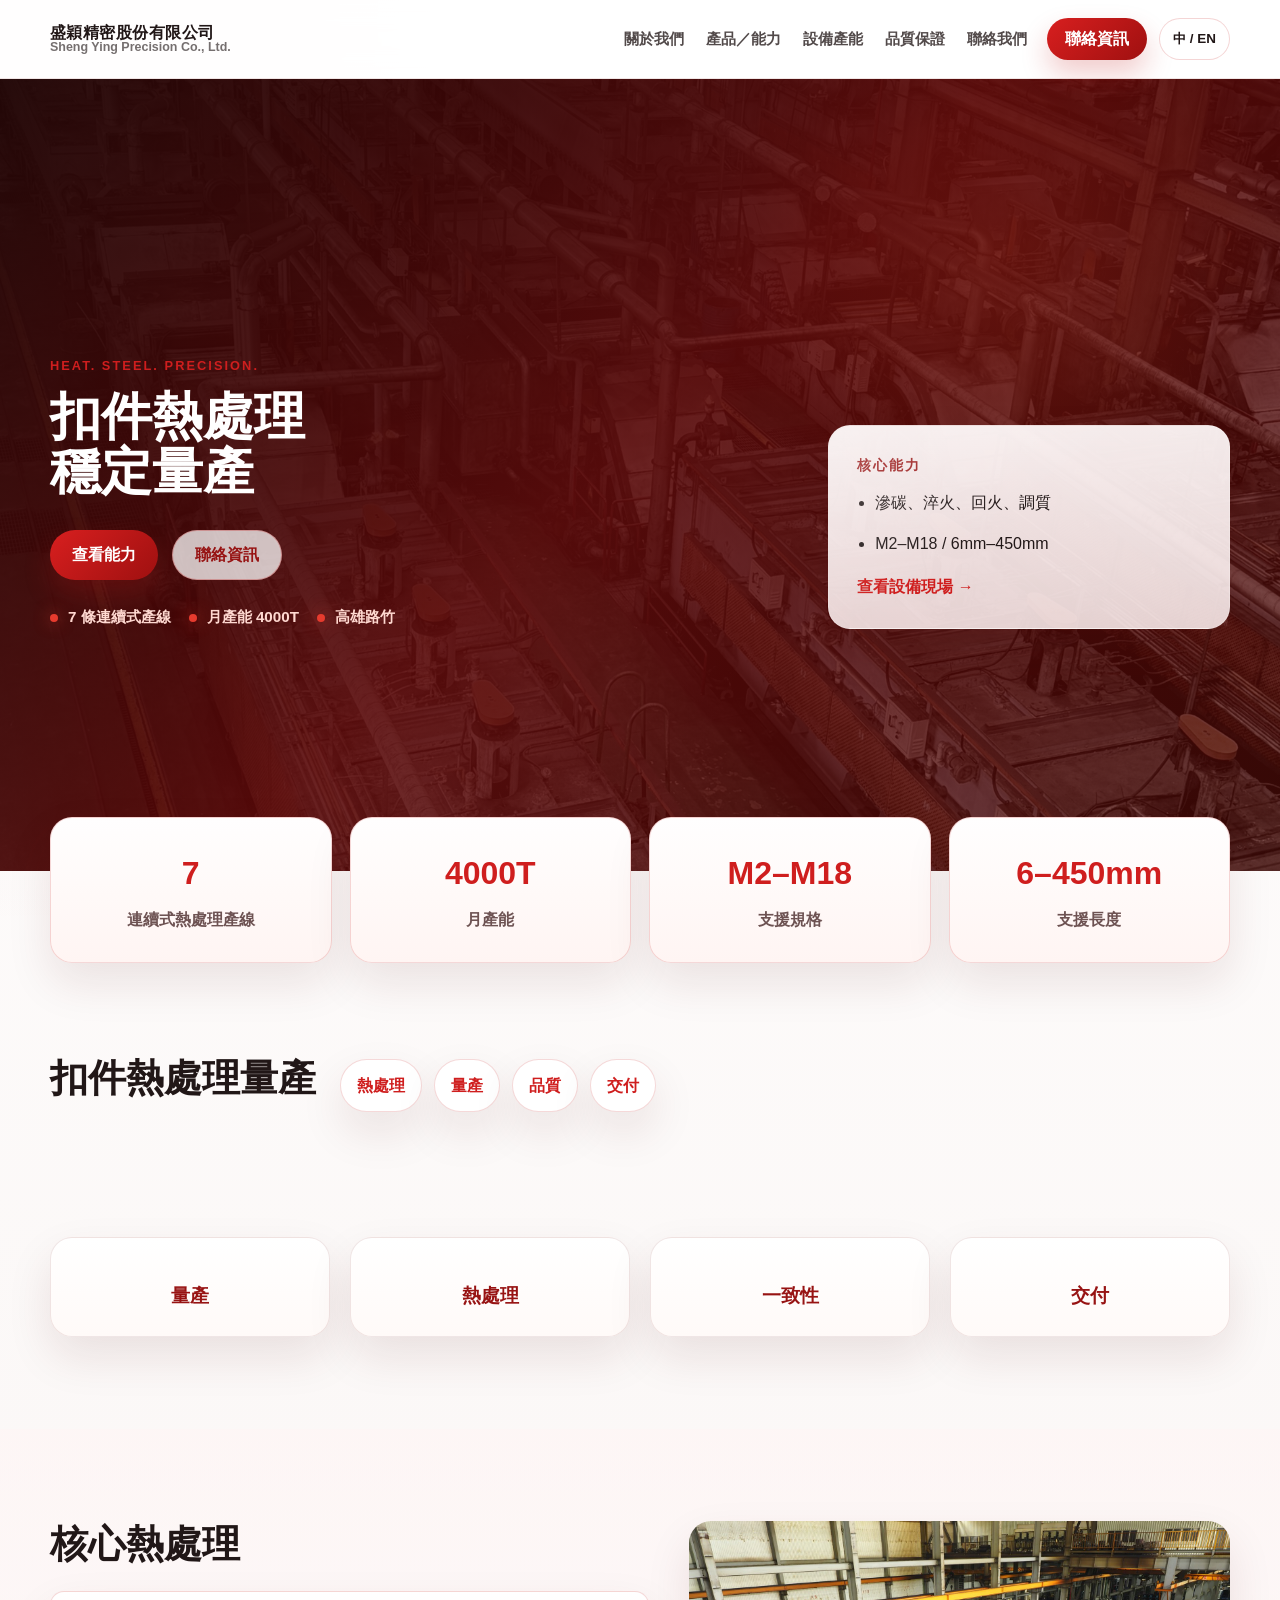
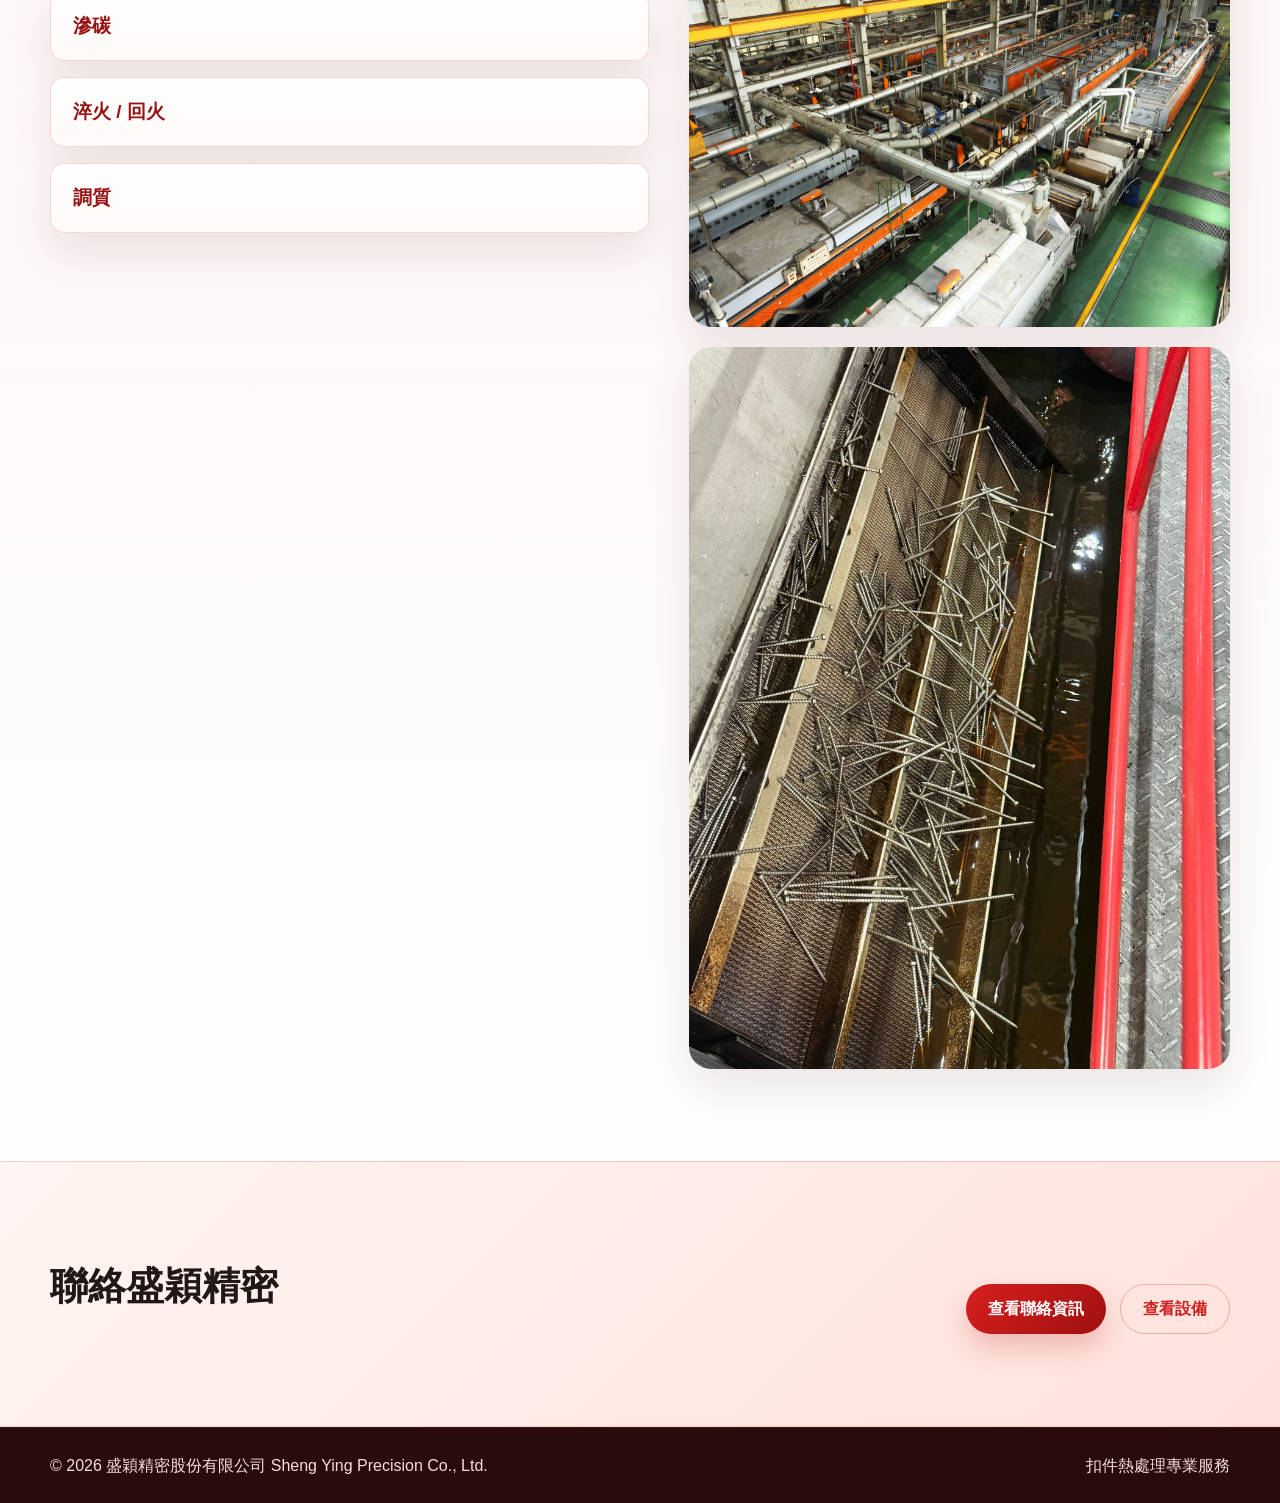
==== commit 76674158: "Refine homepage content and navigation" ====
--- a/index.html
+++ b/index.html
@@ -4,7 +4,7 @@
   <meta charset="UTF-8" />
   <meta name="viewport" content="width=device-width, initial-scale=1.0" />
   <title>盛穎精密股份有限公司｜扣件熱處理與量產解決方案</title>
-  <meta name="description" content="盛穎精密提供扣件熱處理量產服務，包含滲碳、淬火、回火與調質；7條連續式產線、月產能最高4000T，穩定支援工業級量產交付。" />
+  <meta name="description" content="盛穎精密提供扣件熱處理量產服務，包含滲碳、淬火、回火與調質；7條連續式產線、月產能4000T。" />
   <link rel="stylesheet" href="assets/css/style.css" />
 </head>
 <body>
@@ -17,12 +17,12 @@
         </a>
 
         <button class="menu-toggle" type="button" aria-label="Open menu" aria-expanded="false">☰</button>
-        <nav class="site-nav">
-          <a href="process.html" data-zh="產品／能力" data-en="Capabilities">產品／能力</a>
-          <a href="facility.html" data-zh="設備產能" data-en="Facility">設備產能</a>
-          <a href="quality.html" data-zh="品質保證" data-en="Quality">品質保證</a>
-          <a href="about.html" data-zh="關於我們" data-en="About">關於我們</a>
-          <a href="contact.html" data-zh="聯絡我們" data-en="Contact">聯絡我們</a>
+        <nav class="site-nav" data-nav-order="about,process,facility,quality,contact">
+          <a href="about.html" data-nav-key="about" data-zh="關於我們" data-en="About">關於我們</a>
+          <a href="process.html" data-nav-key="process" data-zh="產品／能力" data-en="Capabilities">產品／能力</a>
+          <a href="facility.html" data-nav-key="facility" data-zh="設備產能" data-en="Facility">設備產能</a>
+          <a href="quality.html" data-nav-key="quality" data-zh="品質保證" data-en="Quality">品質保證</a>
+          <a href="contact.html" data-nav-key="contact" data-zh="聯絡我們" data-en="Contact">聯絡我們</a>
         </nav>
         <div class="header-actions">
           <a href="contact.html" class="btn btn-primary btn-header" data-zh="聯絡資訊" data-en="Contact Info">聯絡資訊</a>
@@ -38,16 +38,15 @@
   <div class="container hero-content hero-grid">
     <div>
       <p class="eyebrow" data-zh="Heat. Steel. Precision." data-en="Heat. Steel. Precision.">Heat. Steel. Precision.</p>
-      <h1 data-zh="熱處理，穩定量產。" data-en="Heat-treated for steady production.">熱處理，穩定量產。</h1>
-      <p class="hero-subtitle" data-zh="專注扣件熱處理。工業級產線。高一致性交付。" data-en="Fastener heat treatment. Industrial lines. Consistent delivery.">專注扣件熱處理。工業級產線。高一致性交付。</p>
+      <h1 class="hero-title-balanced" data-zh="扣件熱處理穩定量產" data-en="Fastener heat treatment for steady production">扣件熱處理穩定量產</h1>
       <div class="hero-actions">
         <a href="process.html" class="btn btn-primary" data-zh="查看能力" data-en="View Capabilities">查看能力</a>
         <a href="contact.html" class="btn btn-secondary" data-zh="聯絡資訊" data-en="Contact Info">聯絡資訊</a>
       </div>
       <div class="hero-mini-points">
         <span data-zh="7 條連續式產線" data-en="7 continuous lines">7 條連續式產線</span>
-        <span data-zh="月產能最高 4000T" data-en="Up to 4000T per month">月產能最高 4000T</span>
-        <span data-zh="高雄工業聚落" data-en="Kaohsiung industrial base">高雄工業聚落</span>
+        <span data-zh="月產能 4000T" data-en="4000T monthly capacity">月產能 4000T</span>
+        <span data-zh="高雄路竹" data-en="Luzhu, Kaohsiung">高雄路竹</span>
       </div>
     </div>
     <aside class="hero-panel">
@@ -55,7 +54,6 @@
       <ul class="hero-checklist">
         <li data-zh="滲碳、淬火、回火、調質" data-en="Carburizing, quenching, tempering, quench & temper">滲碳、淬火、回火、調質</li>
         <li data-zh="M2–M18 / 6mm–450mm" data-en="M2–M18 / 6mm–450mm">M2–M18 / 6mm–450mm</li>
-        <li data-zh="面向工業批量交付" data-en="Built for industrial batch delivery">面向工業批量交付</li>
       </ul>
       <a href="facility.html" class="text-link" data-zh="查看設備現場 →" data-en="See the facility →">查看設備現場 →</a>
     </aside>
@@ -63,18 +61,14 @@
 </section>
 
 <section class="stat-band">
-  <div class="container stat-grid stat-grid-5">
-    <article class="stat-card">
-      <span class="stat-number">2013</span>
-      <span class="stat-label" data-zh="成立年份" data-en="Founded">成立年份</span>
-    </article>
+  <div class="container stat-grid stat-grid-4">
     <article class="stat-card">
       <span class="stat-number">7</span>
       <span class="stat-label" data-zh="連續式熱處理產線" data-en="Continuous Lines">連續式熱處理產線</span>
     </article>
     <article class="stat-card">
-      <span class="stat-number">3500T–4000T</span>
-      <span class="stat-label" data-zh="最大月均產能" data-en="Monthly Capacity">最大月均產能</span>
+      <span class="stat-number">4000T</span>
+      <span class="stat-label" data-zh="月產能" data-en="Monthly Capacity">月產能</span>
     </article>
     <article class="stat-card">
       <span class="stat-number">M2–M18</span>
@@ -88,63 +82,36 @@
 </section>
 
 <section class="section trust-strip">
-  <div class="container trust-grid">
-    <div>
-      <p class="section-kicker" data-zh="我們做什麼" data-en="What We Do">我們做什麼</p>
-      <h2 class="section-title" data-zh="扣件熱處理量產服務" data-en="Fastener heat treatment for production scale.">扣件熱處理量產服務</h2>
-    </div>
+  <div class="container trust-grid trust-grid-compact">
+    <h2 class="section-title" data-zh="扣件熱處理量產" data-en="Fastener heat treatment">扣件熱處理量產</h2>
     <div class="trust-badges">
       <span class="trust-badge" data-zh="熱處理" data-en="Heat treatment">熱處理</span>
-      <span class="trust-badge" data-zh="量產穩定" data-en="Stable production">量產穩定</span>
-      <span class="trust-badge" data-zh="品質一致" data-en="Consistent quality">品質一致</span>
-      <span class="trust-badge" data-zh="交期管理" data-en="Lead-time control">交期管理</span>
+      <span class="trust-badge" data-zh="量產" data-en="Production">量產</span>
+      <span class="trust-badge" data-zh="品質" data-en="Quality">品質</span>
+      <span class="trust-badge" data-zh="交付" data-en="Delivery">交付</span>
     </div>
   </div>
 </section>
 
 <section class="section">
   <div class="container">
-    <p class="section-kicker" data-zh="關鍵能力" data-en="Key Capabilities">關鍵能力</p>
-    <h2 class="section-title" data-zh="簡潔、直接、工業導向" data-en="Clear, direct, industrial.">簡潔、直接、工業導向</h2>
     <div class="cards cards-4 advantage-grid">
-      <article class="info-card">
-        <h3 data-zh="量產" data-en="Production">量產</h3>
-        <p data-zh="連續式產線支援穩定批量加工。" data-en="Continuous lines support stable batch output.">連續式產線支援穩定批量加工。</p>
-      </article>
-      <article class="info-card">
-        <h3 data-zh="熱處理" data-en="Heat Treatment">熱處理</h3>
-        <p data-zh="聚焦滲碳、淬火、回火與調質。" data-en="Focused on carburizing, quenching, tempering, and quench & temper.">聚焦滲碳、淬火、回火與調質。</p>
-      </article>
-      <article class="info-card">
-        <h3 data-zh="一致性" data-en="Consistency">一致性</h3>
-        <p data-zh="依規格安排製程與檢驗。" data-en="Processes and inspections aligned to spec.">依規格安排製程與檢驗。</p>
-      </article>
-      <article class="info-card">
-        <h3 data-zh="交付" data-en="Delivery">交付</h3>
-        <p data-zh="面向工業供應鏈與長期合作。" data-en="Built for industrial supply and long-term delivery.">面向工業供應鏈與長期合作。</p>
-      </article>
+      <article class="info-card compact"><h3 data-zh="量產" data-en="Production">量產</h3></article>
+      <article class="info-card compact"><h3 data-zh="熱處理" data-en="Heat Treatment">熱處理</h3></article>
+      <article class="info-card compact"><h3 data-zh="一致性" data-en="Consistency">一致性</h3></article>
+      <article class="info-card compact"><h3 data-zh="交付" data-en="Delivery">交付</h3></article>
     </div>
   </div>
 </section>
 
 <section class="section section-alt">
   <div class="container grid-2 align-start">
-    <div class="text-block">
-      <p class="section-kicker" data-zh="服務範圍" data-en="Service Scope">服務範圍</p>
-      <h2 class="section-title" data-zh="四項核心熱處理能力" data-en="Four core heat-treatment processes.">四項核心熱處理能力</h2>
-      <div class="solution-list">
-        <article class="solution-item">
-          <h3 data-zh="滲碳" data-en="Carburizing">滲碳</h3>
-          <p data-zh="提升表面硬度。" data-en="Higher surface hardness.">提升表面硬度。</p>
-        </article>
-        <article class="solution-item">
-          <h3 data-zh="淬火 / 回火" data-en="Quenching / Tempering">淬火 / 回火</h3>
-          <p data-zh="平衡強度與韌性。" data-en="Balanced strength and toughness.">平衡強度與韌性。</p>
-        </article>
-        <article class="solution-item">
-          <h3 data-zh="調質" data-en="Quench & Temper">調質</h3>
-          <p data-zh="支援高強度工業扣件。" data-en="For high-strength industrial fasteners.">支援高強度工業扣件。</p>
-        </article>
+    <div class="text-block minimal-block">
+      <h2 class="section-title" data-zh="核心熱處理" data-en="Core processes">核心熱處理</h2>
+      <div class="solution-list simple-solution-list">
+        <article class="solution-item"><h3 data-zh="滲碳" data-en="Carburizing">滲碳</h3></article>
+        <article class="solution-item"><h3 data-zh="淬火 / 回火" data-en="Quenching / Tempering">淬火 / 回火</h3></article>
+        <article class="solution-item"><h3 data-zh="調質" data-en="Quench & Temper">調質</h3></article>
       </div>
     </div>
     <div class="image-stack">
@@ -154,43 +121,10 @@
   </div>
 </section>
 
-<section class="section section-deep">
-  <div class="container grid-2">
-    <div class="text-block">
-      <p class="section-kicker" data-zh="工業重點" data-en="Industrial Focus">工業重點</p>
-      <h2 class="section-title" data-zh="鋼材熱處理，面向穩定交付" data-en="Steel heat treatment for reliable delivery.">鋼材熱處理，面向穩定交付</h2>
-      <ul class="feature-list">
-        <li data-zh="規格先確認" data-en="Spec-first planning">規格先確認</li>
-        <li data-zh="批量與交期同步安排" data-en="Volume and lead time aligned early">批量與交期同步安排</li>
-        <li data-zh="檢驗項目清楚" data-en="Clear inspection checkpoints">檢驗項目清楚</li>
-        <li data-zh="真實廠區可評估" data-en="Real facility visibility">真實廠區可評估</li>
-      </ul>
-    </div>
-    <div class="value-panel">
-      <h3 data-zh="採購常看三件事" data-en="Three buyer priorities">採購常看三件事</h3>
-      <div class="value-points">
-        <article>
-          <strong data-zh="產能" data-en="Capacity">產能</strong>
-          <p data-zh="7 條連續式產線。" data-en="7 continuous lines.">7 條連續式產線。</p>
-        </article>
-        <article>
-          <strong data-zh="一致性" data-en="Consistency">一致性</strong>
-          <p data-zh="依檢驗標準穩定管理。" data-en="Managed with repeatable inspection standards.">依檢驗標準穩定管理。</p>
-        </article>
-        <article>
-          <strong data-zh="可視性" data-en="Visibility">可視性</strong>
-          <p data-zh="設備、能力、窗口清楚。" data-en="Facility, capability, and contact are clearly shown.">設備、能力、窗口清楚。</p>
-        </article>
-      </div>
-    </div>
-  </div>
-</section>
-
 <section class="section cta-banner">
   <div class="container cta-banner-inner">
     <div>
-      <p class="section-kicker" data-zh="聯絡我們" data-en="Contact">聯絡我們</p>
-      <h2 class="section-title" data-zh="需要熱處理量產夥伴？" data-en="Need a heat-treatment production partner?">需要熱處理量產夥伴？</h2>
+      <h2 class="section-title" data-zh="聯絡盛穎精密" data-en="Contact Sheng Ying Precision">聯絡盛穎精密</h2>
     </div>
     <div class="hero-actions">
       <a href="contact.html" class="btn btn-primary" data-zh="查看聯絡資訊" data-en="Contact Info">查看聯絡資訊</a>
--- a/assets/css/style.css
+++ b/assets/css/style.css
@@ -72,7 +72,8 @@
   display:inline-block;letter-spacing:.16em;text-transform:uppercase;
   font-size:.8rem;font-weight:900;margin-bottom:12px;color:var(--accent)
 }
-.hero h1{margin:0;font-size:clamp(2.5rem,4vw,4.5rem);line-height:1.02;max-width:10ch}
+.hero h1{margin:0;font-size:clamp(2.5rem,4vw,4.5rem);line-height:1.08;max-width:12ch;text-wrap:balance}
+.hero-title-balanced{max-width:12ch;white-space:normal}
 .hero-subtitle{max-width:560px;margin-top:18px;color:rgba(255,255,255,.86);font-size:1.02rem}
 .hero-actions{display:flex;gap:14px;flex-wrap:wrap;margin-top:30px}
 .hero-mini-points{display:flex;gap:18px;flex-wrap:wrap;margin-top:24px;color:#ffd9d1;font-weight:700;font-size:.95rem}
@@ -102,6 +103,7 @@
 .stat-band{margin-top:-54px;position:relative;z-index:3}
 .stat-grid{display:grid;grid-template-columns:repeat(4,1fr);gap:18px}
 .stat-grid-5{grid-template-columns:repeat(5,1fr)}
+.stat-grid-4{grid-template-columns:repeat(4,1fr)}
 .stat-card{background:linear-gradient(180deg, #fffefe, #fff5f3);border-radius:var(--radius);box-shadow:var(--shadow);border:1px solid var(--line);padding:28px 24px;text-align:center}
 .stat-number{display:block;font-size:2rem;font-weight:900;color:var(--accent)}
 .stat-label{display:block;margin-top:6px;color:var(--muted);font-weight:700}
@@ -219,3 +221,12 @@
   .floating-cta{display:flex;position:fixed;left:16px;right:16px;bottom:16px;z-index:999;justify-content:center;align-items:center;min-height:52px;border-radius:999px;background:linear-gradient(135deg, #d81f1f, #9f1010);color:#fff;font-weight:900;box-shadow:0 18px 40px rgba(0,0,0,.2)}
   body{padding-bottom:82px}
 }
+
+.trust-grid-compact{grid-template-columns:auto 1fr;align-items:center}
+.minimal-block .section-title{margin-bottom:24px}
+.simple-solution-list{margin-top:0}
+.simple-solution-list .solution-item{padding:18px 22px}
+.simple-solution-list .solution-item h3{margin:0}
+.contact-grid-single{grid-template-columns:minmax(0,720px);justify-content:center}
+.contact-card-minimal{padding:24px 28px;background:#fff}
+.contact-card-minimal .contact-item{padding:18px 0}
